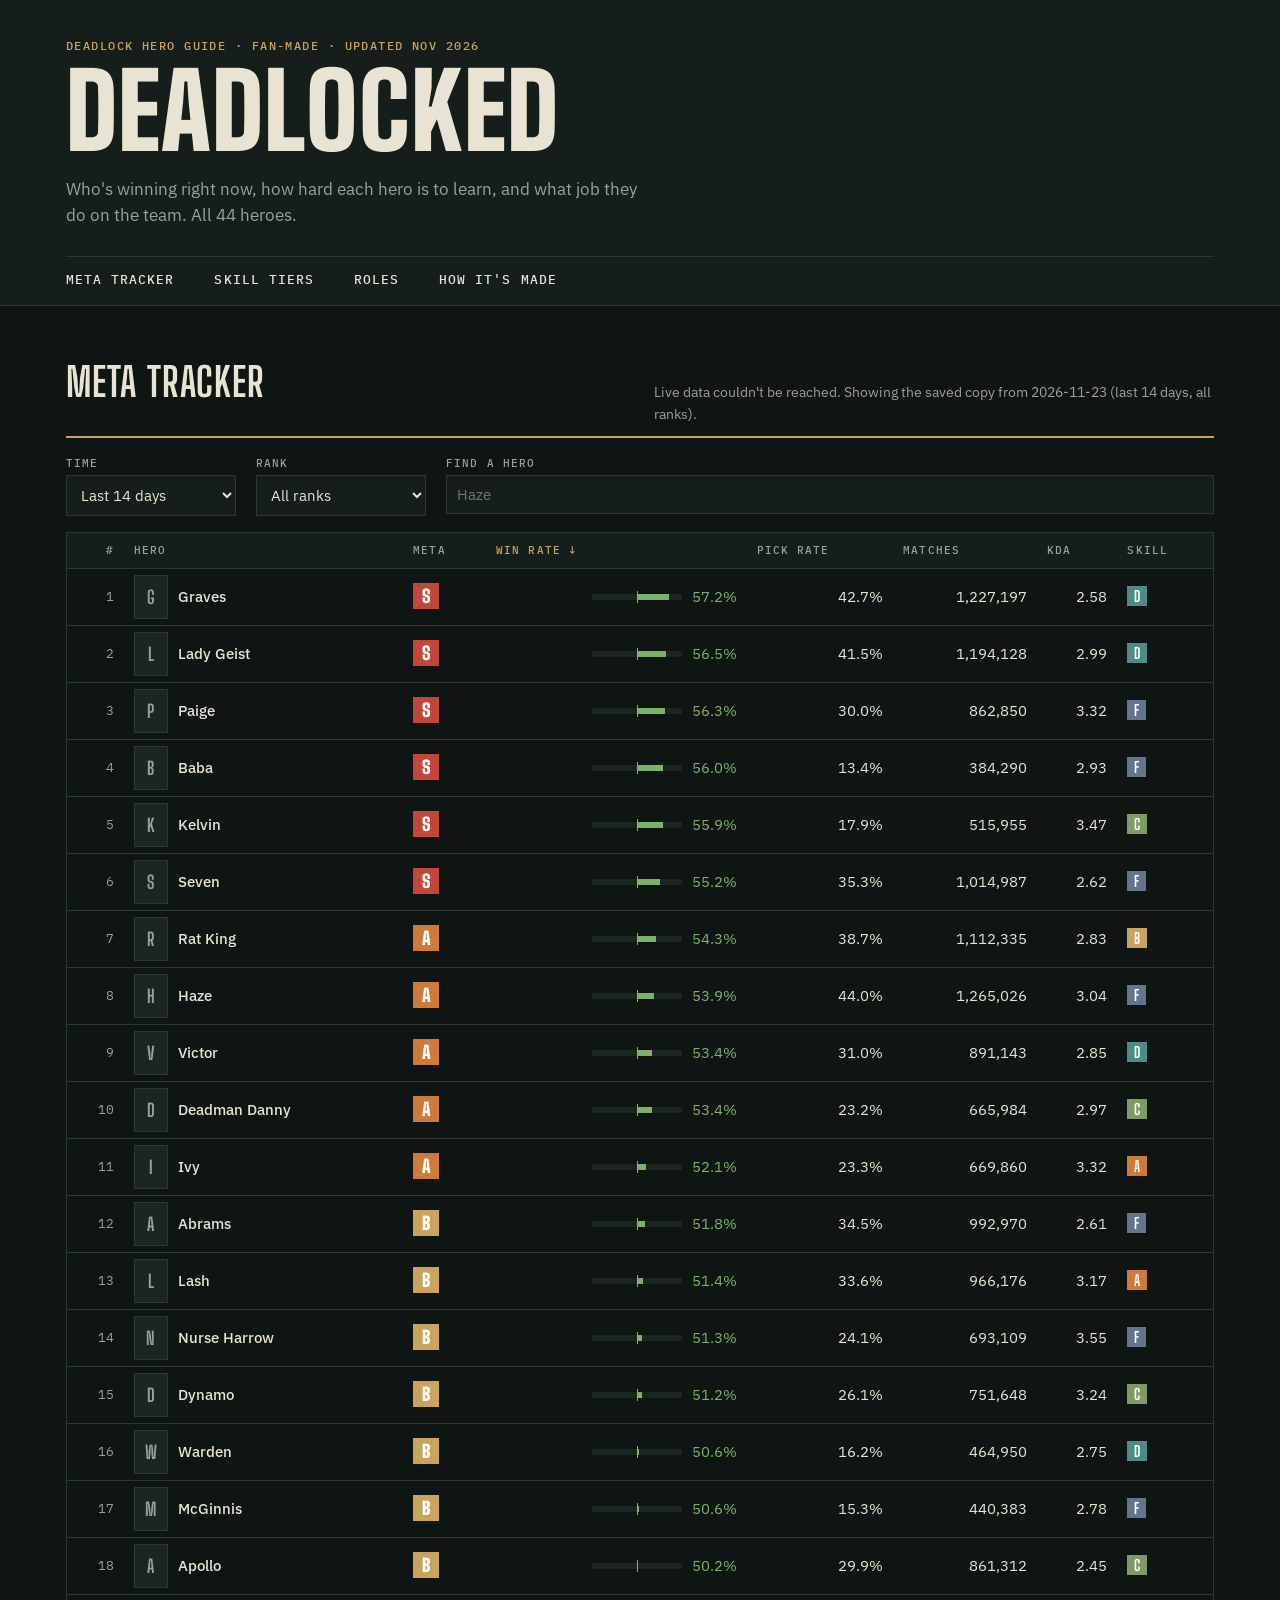
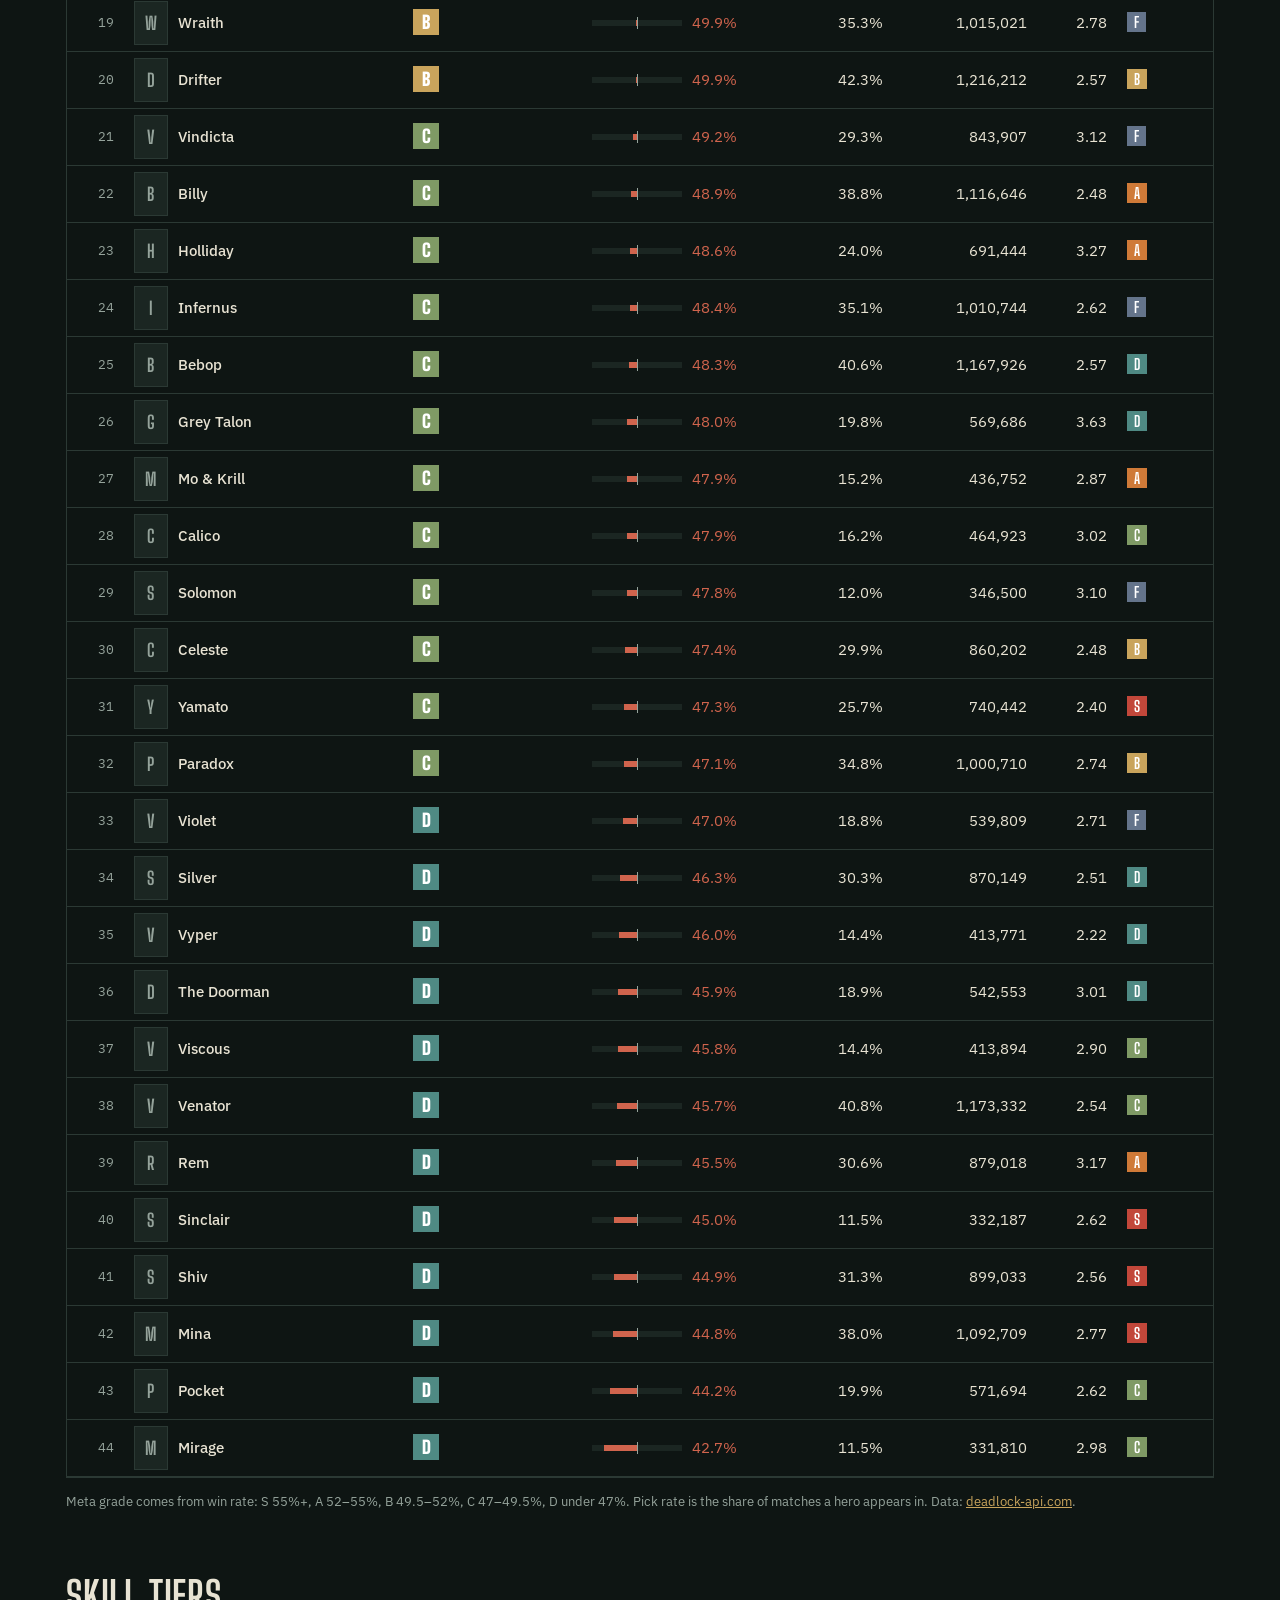
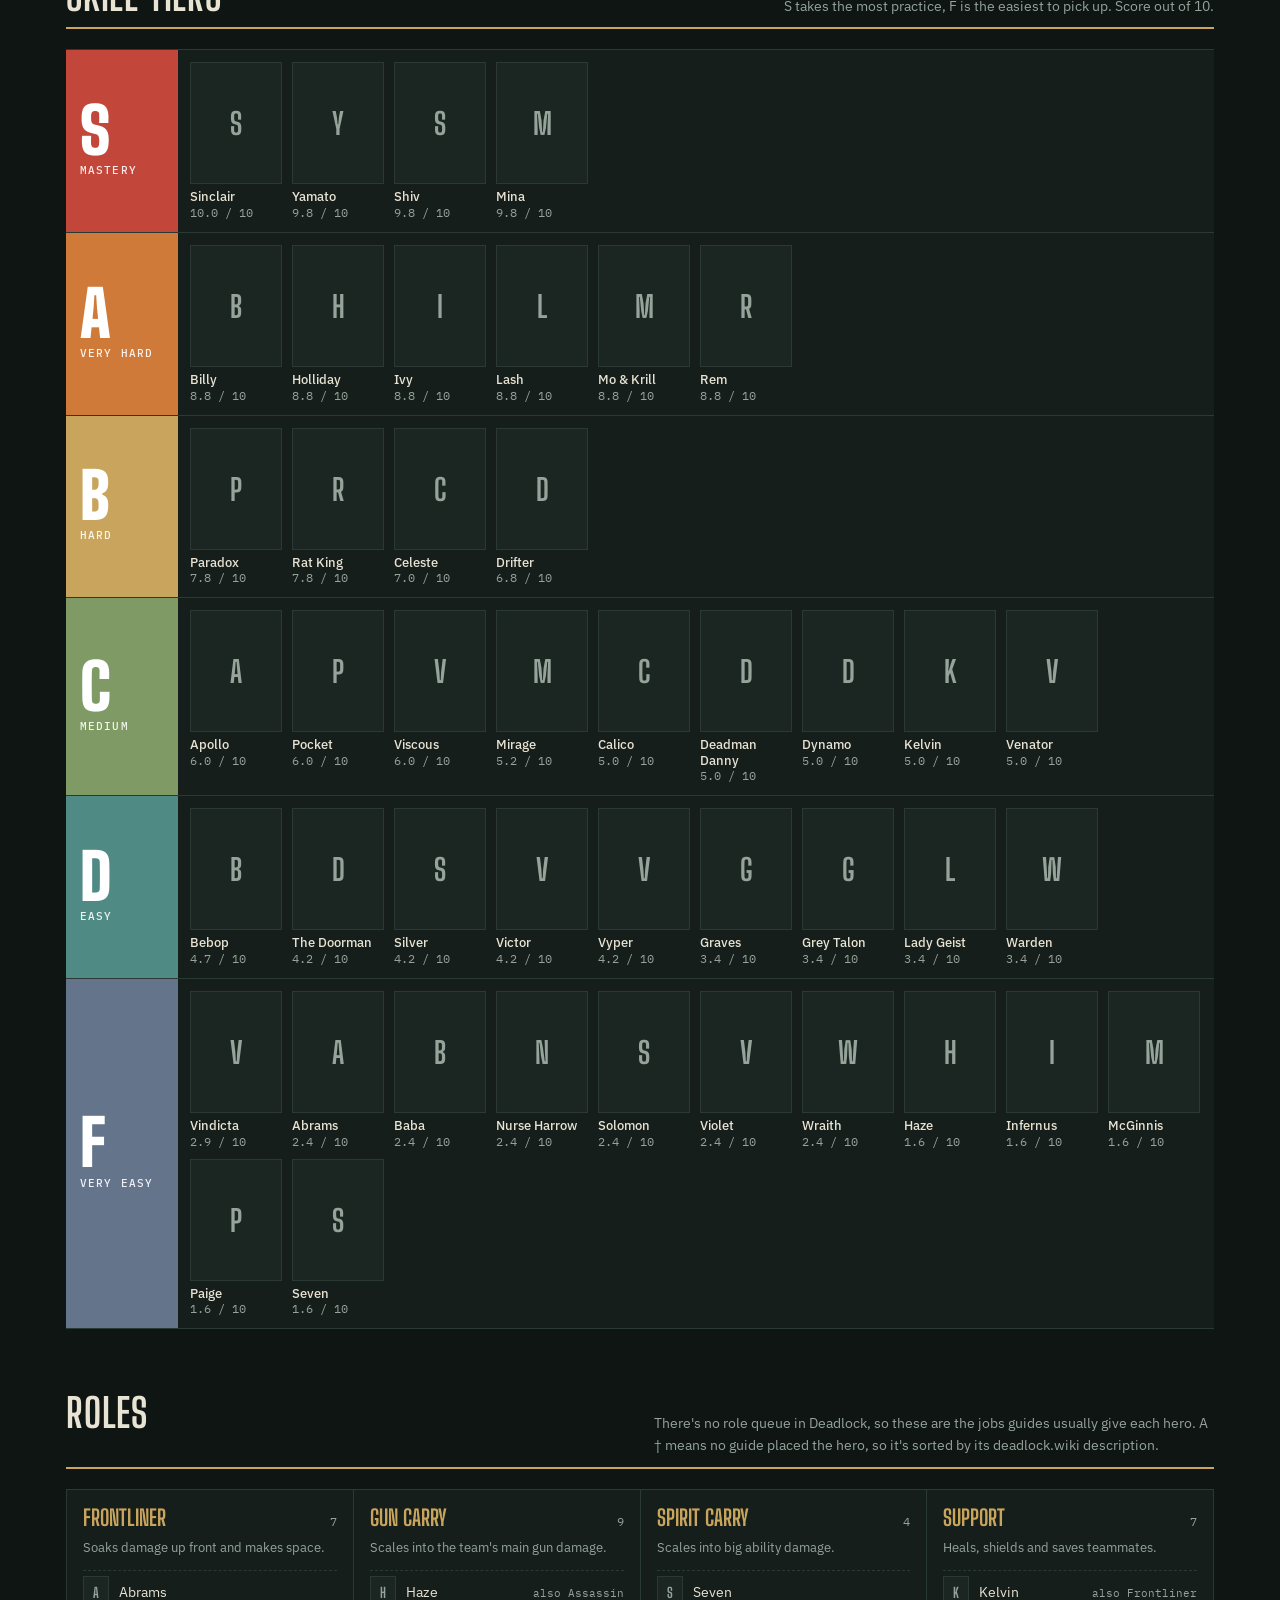
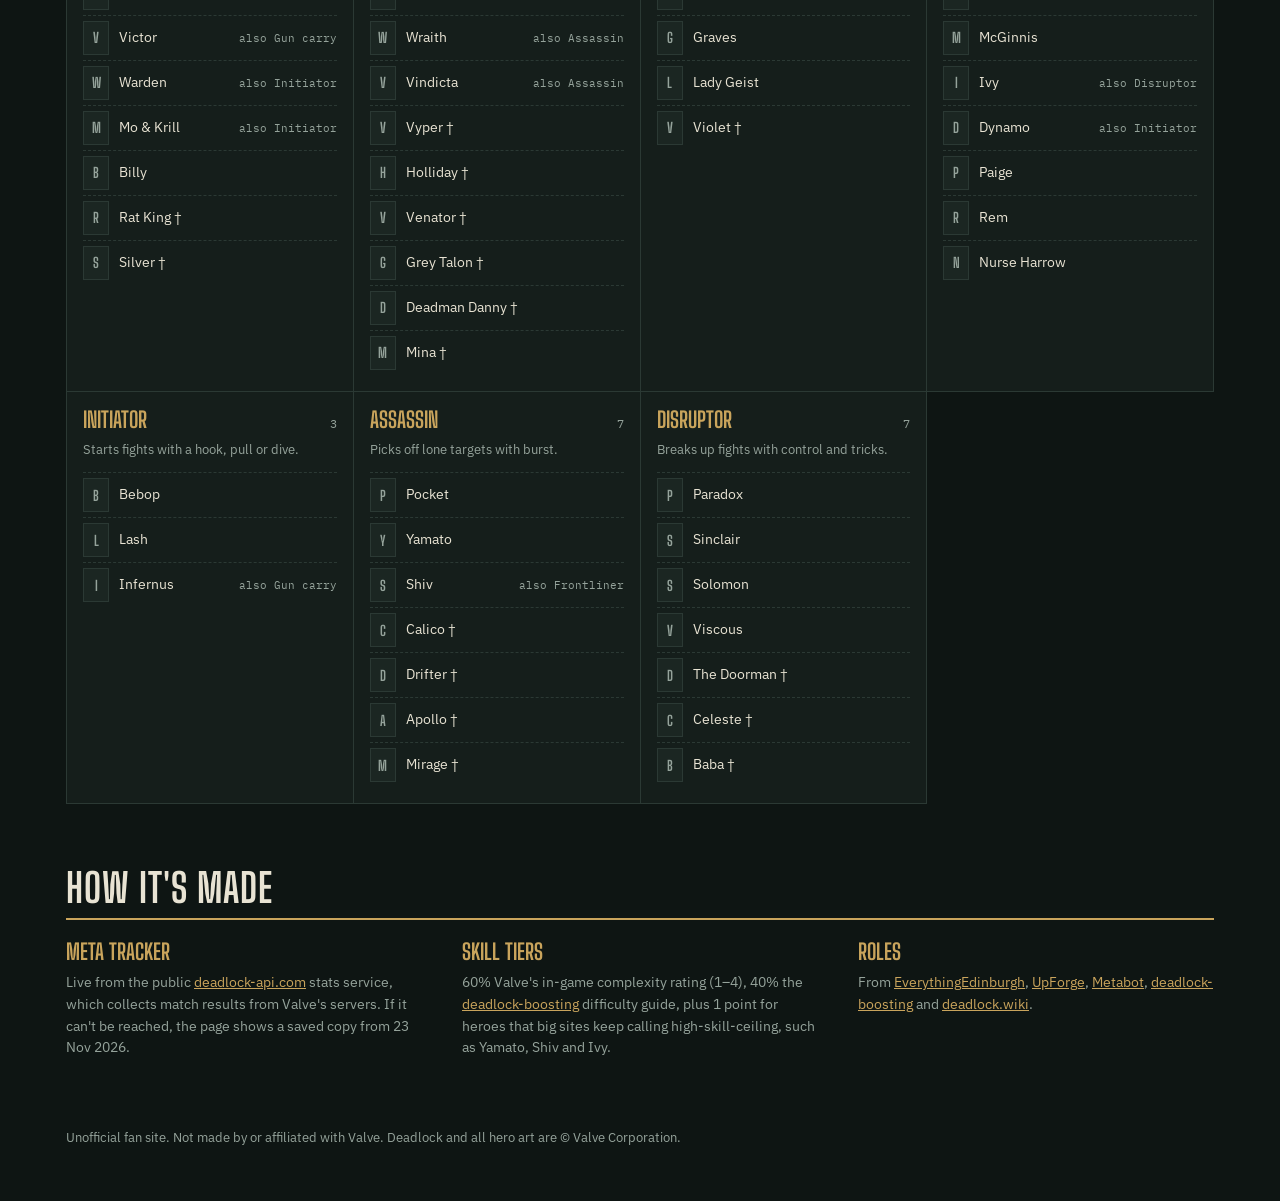
==== index.html @ 3223b53a "Add sitemap and canonical URL for search engines Co-Authored-By: Claude Opus 5.5 <noreply@anthropic." ====
<!doctype html>
<html lang="en">
<head>
<meta charset="utf-8">
<meta name="viewport" content="width=device-width, initial-scale=1, viewport-fit=cover">
<title>Deadlocked: Deadlock meta tracker, skill tiers and roles</title>
<meta name="description" content="Live Deadlock meta tracker with hero win rates and pick rates, plus a tier list of all 44 heroes ranked by how much skill they take, and every hero's team role.">
<meta property="og:title" content="Deadlocked">
<meta property="og:description" content="Live win and pick rates, a skill tier list for all 44 heroes, and every hero's team role.">
<meta property="og:type" content="website">
<meta property="og:url" content="https://danielgraykristoffersen.github.io/deadlocked/">
<link rel="canonical" href="https://danielgraykristoffersen.github.io/deadlocked/">
<link rel="preconnect" href="https://fonts.googleapis.com">
<link rel="preconnect" href="https://fonts.gstatic.com" crossorigin>
<link rel="stylesheet" href="https://fonts.googleapis.com/css2?family=Big+Shoulders+Display:wght@700;900&family=IBM+Plex+Sans:wght@400;500;600&family=IBM+Plex+Mono:wght@400;500&display=swap">
<link rel="stylesheet" href="style.css">
</head>
<body>
<header class="masthead">
  <div class="wrap">
    <p class="kicker">Deadlock hero guide · Fan-made · Updated <span id="stamp">Nov 2026</span></p>
    <h1>Deadlocked</h1>
    <p class="lede">Who's winning right now, how hard each hero is to learn, and what job they do on the team. All 44 heroes.</p>
    <nav class="tabs" aria-label="Sections">
      <a href="#meta">Meta tracker</a>
      <a href="#skill">Skill tiers</a>
      <a href="#roles">Roles</a>
      <a href="#method">How it's made</a>
    </nav>
  </div>
</header>

<main>
  <section id="meta" class="wrap block">
    <div class="block-head">
      <h2>Meta tracker</h2>
      <p class="note" id="meta-status">Loading live match data…</p>
    </div>
    <div class="controls">
      <label>Time
        <select id="f-days">
          <option value="7">Last 7 days</option>
          <option value="14" selected>Last 14 days</option>
          <option value="30">Last 30 days</option>
        </select>
      </label>
      <label>Rank
        <select id="f-rank">
          <option value="">All ranks</option>
          <option value="71">Archon and up</option>
          <option value="81">Oracle and up</option>
          <option value="101">Ascendant and up</option>
        </select>
      </label>
      <label class="grow">Find a hero
        <input id="f-search" type="search" placeholder="Haze" autocomplete="off">
      </label>
    </div>
    <div class="table-scroll">
      <table class="ledger" id="meta-table">
        <thead>
          <tr>
            <th class="num">#</th>
            <th><button data-sort="name">Hero</button></th>
            <th><button data-sort="tier">Meta</button></th>
            <th class="num"><button data-sort="wr">Win rate</button></th>
            <th class="num"><button data-sort="pr">Pick rate</button></th>
            <th class="num"><button data-sort="matches">Matches</button></th>
            <th class="num"><button data-sort="kda">KDA</button></th>
            <th><button data-sort="skill">Skill</button></th>
          </tr>
        </thead>
        <tbody id="meta-body"></tbody>
      </table>
    </div>
    <p class="fine">Meta grade comes from win rate: S 55%+, A 52–55%, B 49.5–52%, C 47–49.5%, D under 47%. Pick rate is the share of matches a hero appears in. Data: <a href="https://deadlock-api.com">deadlock-api.com</a>.</p>
  </section>

  <section id="skill" class="wrap block">
    <div class="block-head">
      <h2>Skill tiers</h2>
      <p class="note">S takes the most practice, F is the easiest to pick up. Score out of 10.</p>
    </div>
    <div id="tiers"></div>
  </section>

  <section id="roles" class="wrap block">
    <div class="block-head">
      <h2>Roles</h2>
      <p class="note">There's no role queue in Deadlock, so these are the jobs guides usually give each hero. A † means no guide placed the hero, so it's sorted by its deadlock.wiki description.</p>
    </div>
    <div id="role-grid" class="role-grid"></div>
  </section>

  <section id="method" class="wrap block method">
    <h2>How it's made</h2>
    <div class="cols">
      <div>
        <h3>Meta tracker</h3>
        <p>Live from the public <a href="https://deadlock-api.com">deadlock-api.com</a> stats service, which collects match results from Valve's servers. If it can't be reached, the page shows a saved copy from 23 Nov 2026.</p>
      </div>
      <div>
        <h3>Skill tiers</h3>
        <p>60% Valve's in-game complexity rating (1–4), 40% the <a href="https://deadlock-boosting.com/blog/deadlock-characters">deadlock-boosting</a> difficulty guide, plus 1 point for heroes that big sites keep calling high-skill-ceiling, such as Yamato, Shiv and Ivy.</p>
      </div>
      <div>
        <h3>Roles</h3>
        <p>From <a href="https://everythingedinburgh.com/games/gaming/deadlock-roles/">EverythingEdinburgh</a>, <a href="https://upforge.gg/blog/deadlock-hero-roles-team-compositions">UpForge</a>, <a href="https://metabot.gg/en/deadlock/guides/deadlock-roles-and-positions-explained">Metabot</a>, <a href="https://deadlock-boosting.com/blog/deadlock-characters">deadlock-boosting</a> and <a href="https://deadlock.wiki/Heroes">deadlock.wiki</a>.</p>
      </div>
    </div>
  </section>
</main>

<footer class="wrap foot">
  <p>Unofficial fan site. Not made by or affiliated with Valve. Deadlock and all hero art are © Valve Corporation.</p>
</footer>

<script src="snapshot.js"></script>
<script src="app.js"></script>
</body>
</html>
---- style.css ----
/* Layout: a ruled ledger. Left-aligned masthead, full-width tier bands, square edges, brass rules. */
:root {
  color-scheme: dark;
  --ink: #0e1513;
  --panel: #151e1b;
  --panel-2: #1b2622;
  --rule: #2b3934;
  --brass: #c9a45c;
  --text: #e8e3d3;
  --muted: #95a39b;
  --good: #7fb069;
  --bad: #d0644d;
  --t-s: #c2473a; --t-a: #cf7a38; --t-b: #c9a45c; --t-c: #7f9a65; --t-d: #4f8a84; --t-f: #64748b;
  --display: "Big Shoulders Display", "Arial Narrow", Impact, sans-serif;
  --body: "IBM Plex Sans", "Segoe UI", system-ui, sans-serif;
  --mono: "IBM Plex Mono", Consolas, monospace;
}
* { box-sizing: border-box; }
html { scroll-behavior: smooth; }
@media (prefers-reduced-motion: reduce) { html { scroll-behavior: auto; } }
body { margin: 0; background: var(--ink); color: var(--text); font: 16px/1.55 var(--body); }
a { color: var(--brass); }
a:focus-visible, button:focus-visible, select:focus-visible, input:focus-visible { outline: 2px solid var(--brass); outline-offset: 2px; }
.wrap { max-width: 1180px; margin: 0 auto; padding-left: max(16px, env(safe-area-inset-left, 0px)); padding-right: max(16px, env(safe-area-inset-right, 0px)); }

.masthead { border-bottom: 1px solid var(--rule); padding-block: 40px 0; background: var(--panel); }
.kicker { font: 500 12px/1 var(--mono); letter-spacing: .12em; text-transform: uppercase; color: var(--brass); margin: 0 0 14px; }
h1 { font: 900 clamp(48px, 9vw, 104px)/.88 var(--display); text-transform: uppercase; letter-spacing: .01em; margin: 0; }
.lede { max-width: 58ch; color: var(--muted); font-size: 17px; margin: 18px 0 28px; }
.tabs { display: flex; flex-wrap: wrap; gap: 0; border-top: 1px solid var(--rule); }
.tabs a { color: var(--text); text-decoration: none; font: 500 13px/1 var(--mono); text-transform: uppercase; letter-spacing: .08em; padding: 16px 20px 16px 0; margin-right: 20px; border-bottom: 3px solid transparent; }
.tabs a:hover { border-bottom-color: var(--brass); }

.block { padding-block: 56px 8px; }
.block-head { display: flex; flex-wrap: wrap; align-items: baseline; justify-content: space-between; gap: 8px 24px; border-bottom: 2px solid var(--brass); padding-bottom: 10px; margin-bottom: 20px; }
h2 { font: 700 40px/1 var(--display); text-transform: uppercase; margin: 0; letter-spacing: .02em; }
h3 { font: 700 22px/1.1 var(--display); text-transform: uppercase; margin: 0 0 8px; color: var(--brass); }
.note { color: var(--muted); margin: 0; font-size: 14px; max-width: 70ch; }
.fine { color: var(--muted); font-size: 13px; margin: 14px 0 0; }

.controls { display: flex; flex-wrap: wrap; gap: 12px 20px; margin-bottom: 16px; }
.controls label { display: flex; flex-direction: column; gap: 6px; font: 500 11px/1 var(--mono); text-transform: uppercase; letter-spacing: .1em; color: var(--muted); }
.controls .grow { flex: 1 1 200px; }
select, input[type=search] { font: 15px var(--body); color: var(--text); background: var(--panel); border: 1px solid var(--rule); padding: 9px 10px; min-width: 170px; border-radius: 0; }
input[type=search] { width: 100%; }

.table-scroll { overflow-x: auto; border: 1px solid var(--rule); }
.ledger { width: 100%; border-collapse: collapse; font-variant-numeric: tabular-nums; min-width: 720px; }
.ledger th { text-align: left; font: 500 11px/1 var(--mono); text-transform: uppercase; letter-spacing: .1em; color: var(--muted); background: var(--panel); border-bottom: 1px solid var(--rule); padding: 0; }
.ledger th button { all: unset; cursor: pointer; display: block; padding: 12px 10px; }
.ledger th button[aria-sort] { color: var(--brass); }
.ledger th button[aria-sort="descending"]::after { content: " ↓"; }
.ledger th button[aria-sort="ascending"]::after { content: " ↑"; }
.ledger th.num, .ledger td.num { text-align: right; }
.ledger th.num:first-child { padding: 12px 10px; }
.ledger td { padding: 6px 10px; border-bottom: 1px solid var(--rule); font-size: 15px; }
.ledger tbody tr:hover { background: var(--panel-2); }
.ledger .rank { color: var(--muted); font-family: var(--mono); font-size: 13px; }
.who { display: flex; align-items: center; gap: 10px; font-weight: 500; white-space: nowrap; }
.who img, .who .ph { width: 34px; height: 44px; object-fit: cover; object-position: top; background: var(--panel-2); border: 1px solid var(--rule); flex-shrink: 0; }
.who .ph { display: inline-flex; align-items: center; justify-content: center; font: 700 18px var(--display); color: var(--muted); }
.grade { display: inline-block; width: 26px; text-align: center; font: 900 18px/26px var(--display); color: #fff; }
.wr { display: flex; align-items: center; justify-content: flex-end; gap: 10px; }
.bar { width: 90px; height: 6px; background: var(--panel-2); position: relative; }
.bar i { position: absolute; top: 0; bottom: 0; left: 50%; }
.bar::after { content: ""; position: absolute; left: 50%; top: -3px; bottom: -3px; width: 1px; background: var(--muted); }
.up { color: var(--good); } .down { color: var(--bad); }
.skill-chip { font: 700 15px var(--display); padding: 1px 7px; color: #fff; }

.tier { display: grid; grid-template-columns: 112px minmax(0, 1fr); border-bottom: 1px solid var(--rule); }
.tier:first-child { border-top: 1px solid var(--rule); }
.tier-label { display: flex; flex-direction: column; justify-content: center; padding: 14px; color: #fff; }
.tier-label b { font: 900 64px/.8 var(--display); }
.tier-label span { font: 500 11px/1.2 var(--mono); text-transform: uppercase; letter-spacing: .1em; margin-top: 8px; opacity: .9; }
.cards { display: flex; flex-wrap: wrap; gap: 10px; padding: 12px; background: var(--panel); }
.card { width: 92px; }
.card .pic { width: 92px; height: 122px; background: var(--panel-2); border: 1px solid var(--rule); overflow: hidden; display: flex; align-items: center; justify-content: center; font: 700 30px var(--display); color: var(--muted); }
.card .pic img { width: 100%; height: 100%; object-fit: cover; object-position: top; display: block; }
.card .nm { font-size: 13px; font-weight: 500; margin-top: 5px; line-height: 1.2; }
.card .sub { font: 400 12px var(--mono); color: var(--muted); }

.role-grid { display: grid; grid-template-columns: repeat(auto-fill, minmax(260px, 1fr)); gap: 0; border-top: 1px solid var(--rule); border-left: 1px solid var(--rule); }
.role { border-right: 1px solid var(--rule); border-bottom: 1px solid var(--rule); padding: 16px; background: var(--panel); }
.role h3 { display: flex; justify-content: space-between; align-items: baseline; }
.role h3 small { font: 400 12px var(--mono); color: var(--muted); }
.role p { color: var(--muted); font-size: 13px; margin: 0 0 12px; }
.role ul { list-style: none; margin: 0; padding: 0; }
.role li { display: flex; align-items: center; gap: 10px; padding: 5px 0; border-top: 1px dashed var(--rule); font-size: 14px; }
.role li img, .role li .ph { width: 26px; height: 34px; object-fit: cover; object-position: top; border: 1px solid var(--rule); background: var(--panel-2); }
.role li .ph { display: inline-flex; align-items: center; justify-content: center; font: 700 14px var(--display); color: var(--muted); }
.role li .also { margin-left: auto; font: 400 11px var(--mono); color: var(--muted); }

.method .cols { display: grid; grid-template-columns: repeat(auto-fit, minmax(240px, 1fr)); gap: 24px 40px; border-top: 2px solid var(--brass); padding-top: 20px; margin-top: 10px; }
.method p { color: var(--muted); font-size: 14px; margin: 0; }
.foot { padding-block: 48px 40px; color: var(--muted); font-size: 13px; }

@media (max-width: 600px) {
  .tier { grid-template-columns: 64px minmax(0, 1fr); }
  .tier-label { padding: 10px 8px; }
  .tier-label b { font-size: 44px; }
  .card { width: 72px; } .card .pic { width: 72px; height: 96px; }
  h2 { font-size: 32px; }
}
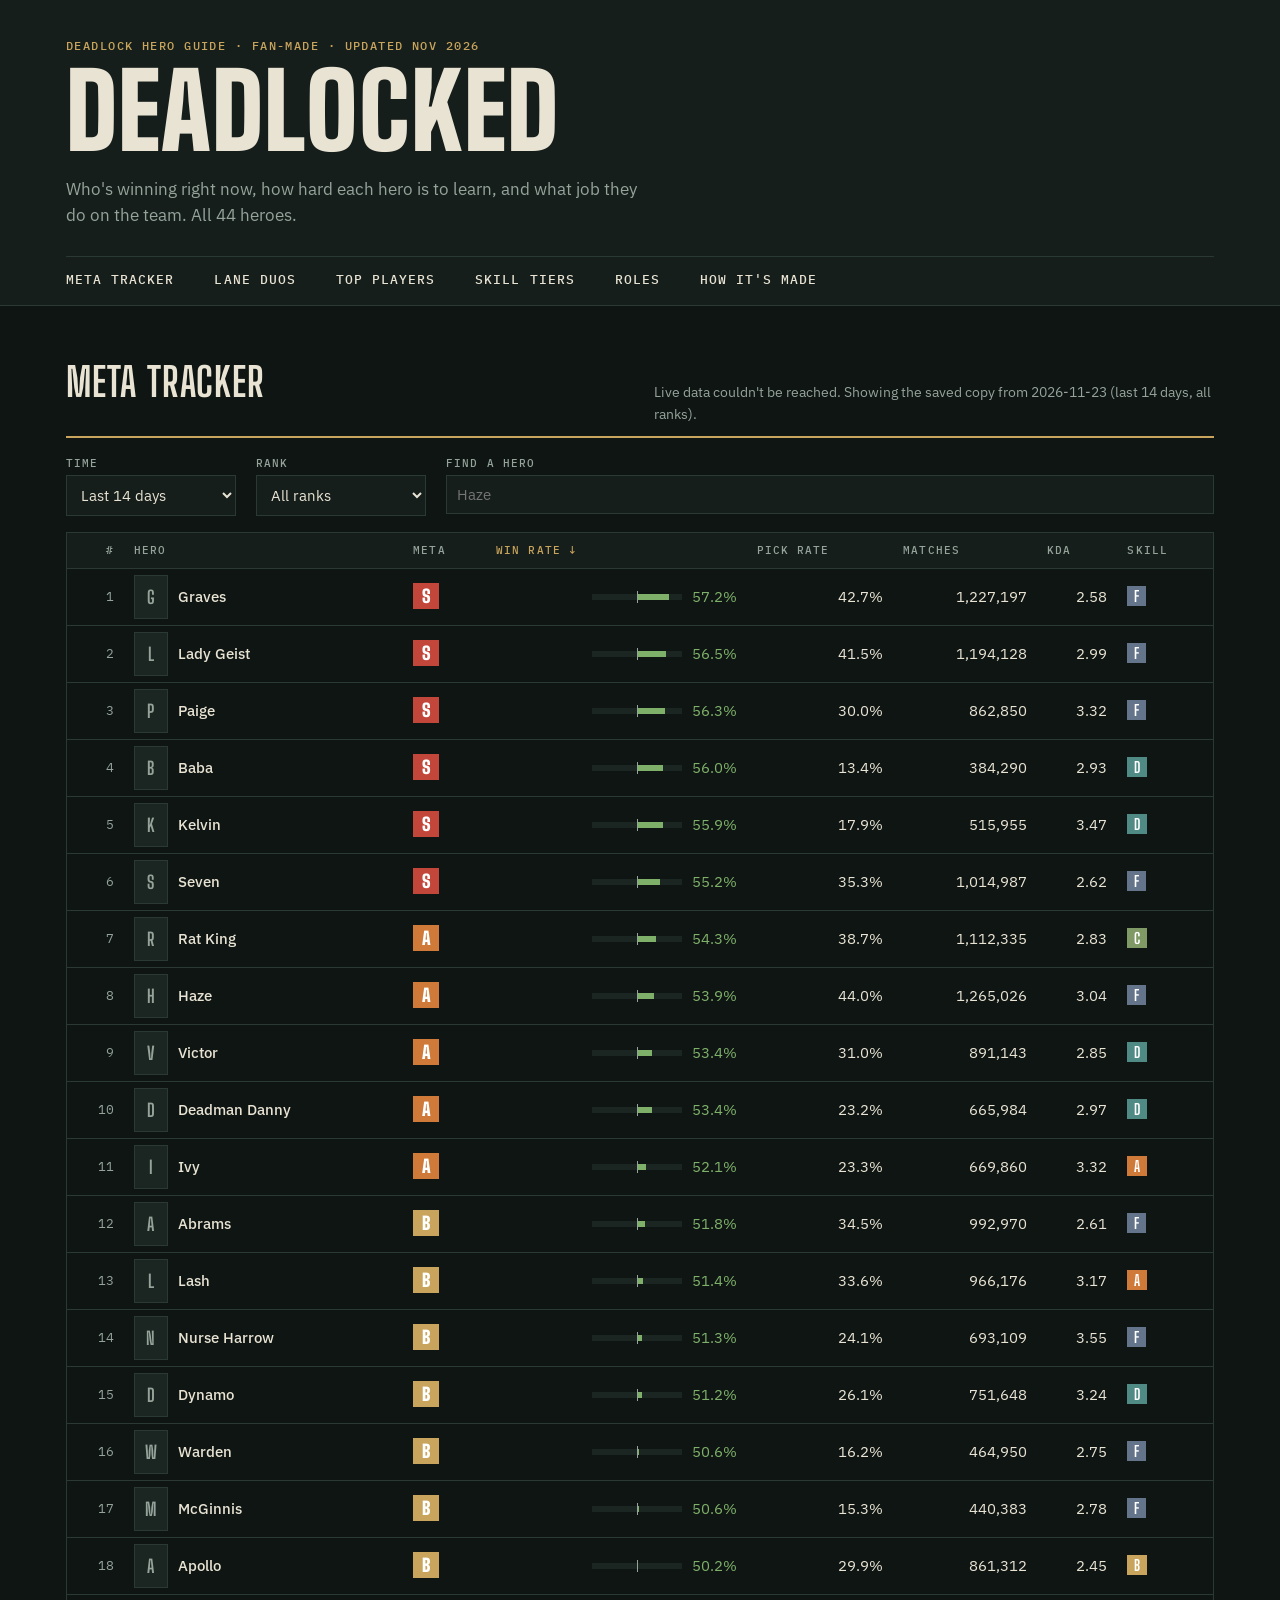
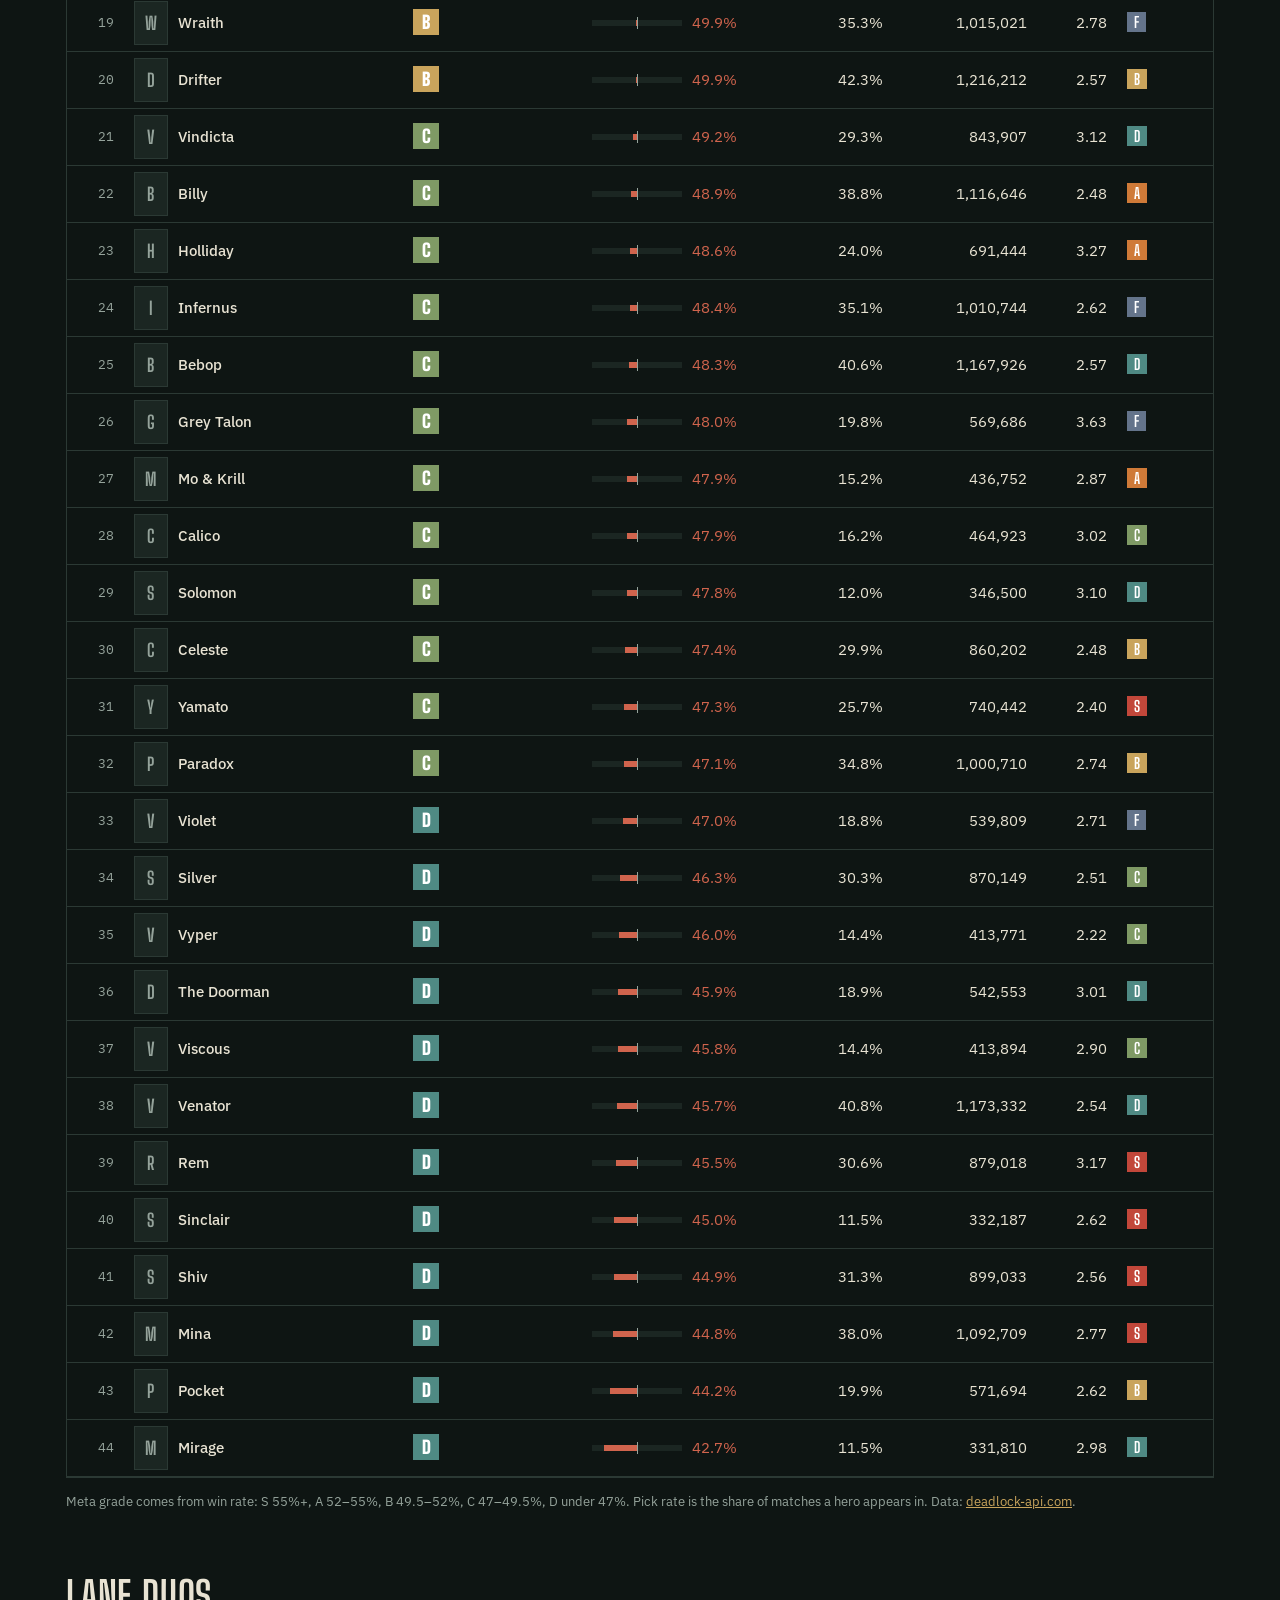
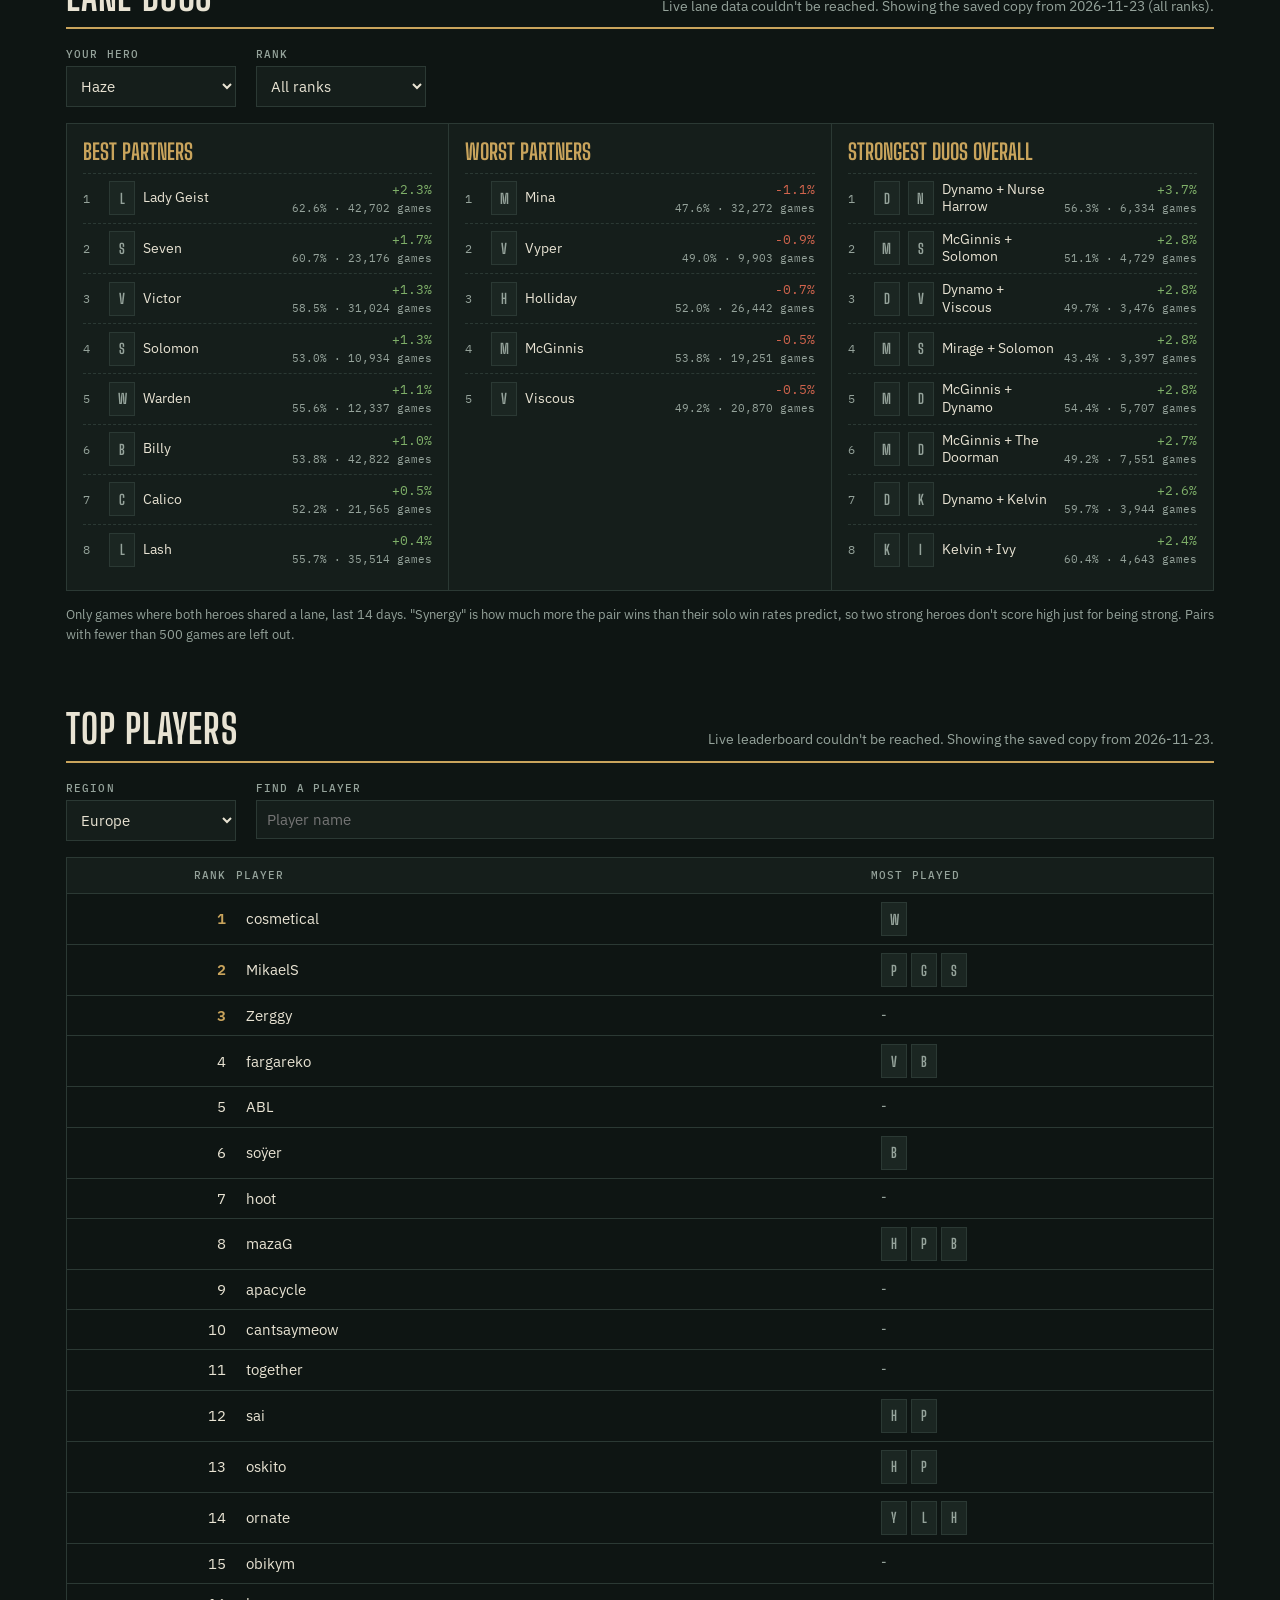
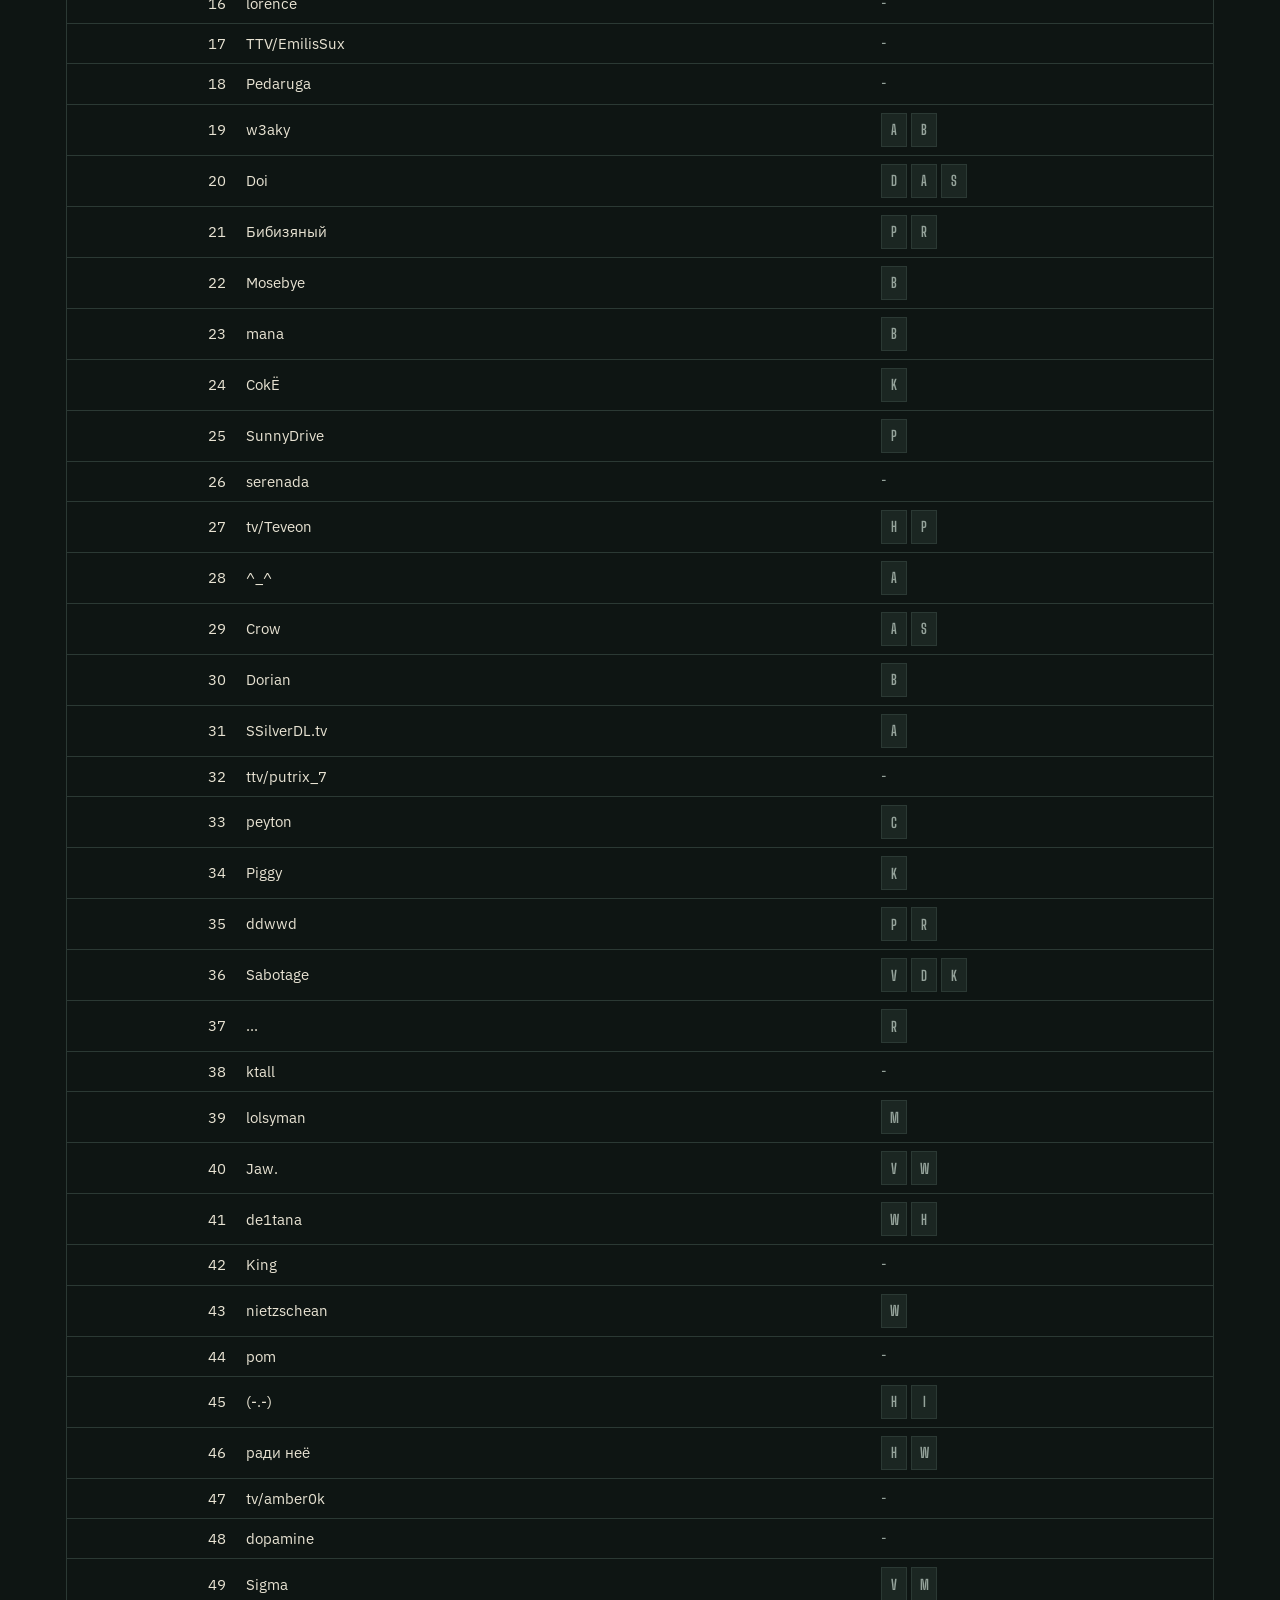
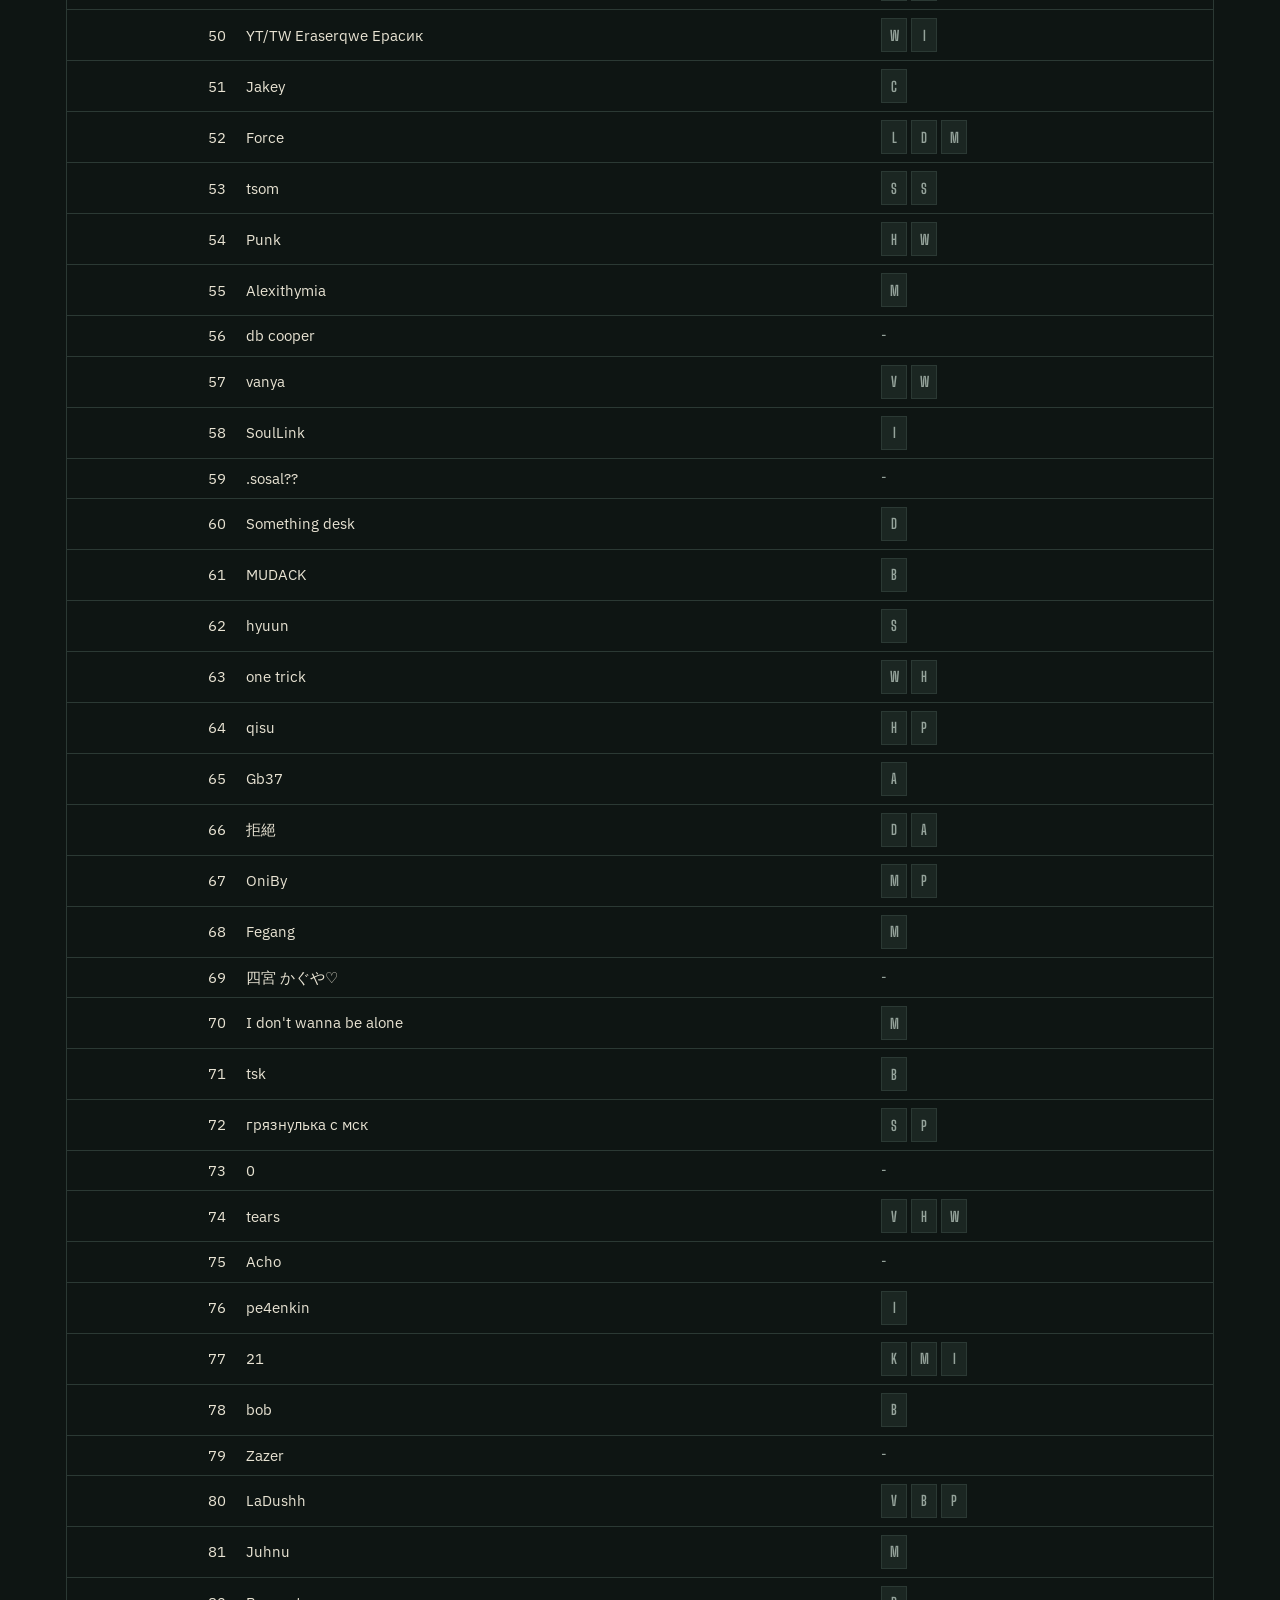
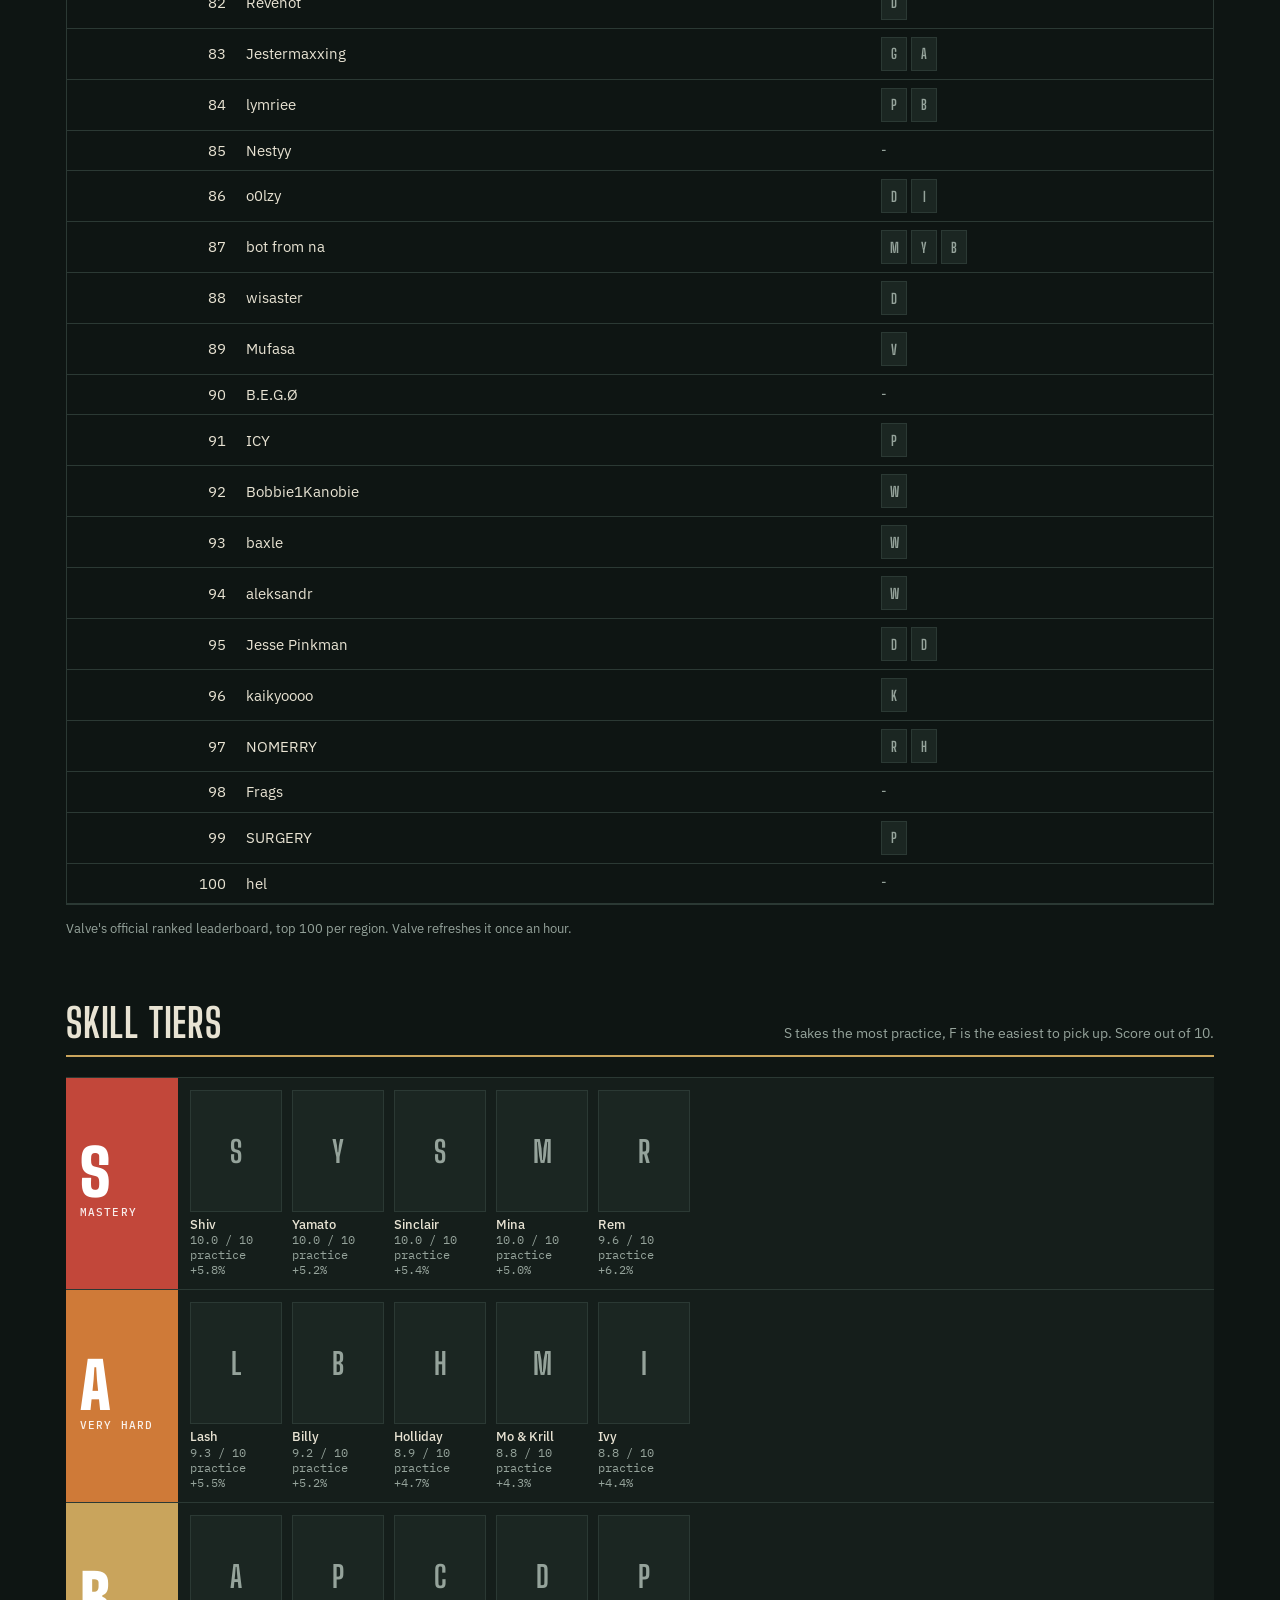
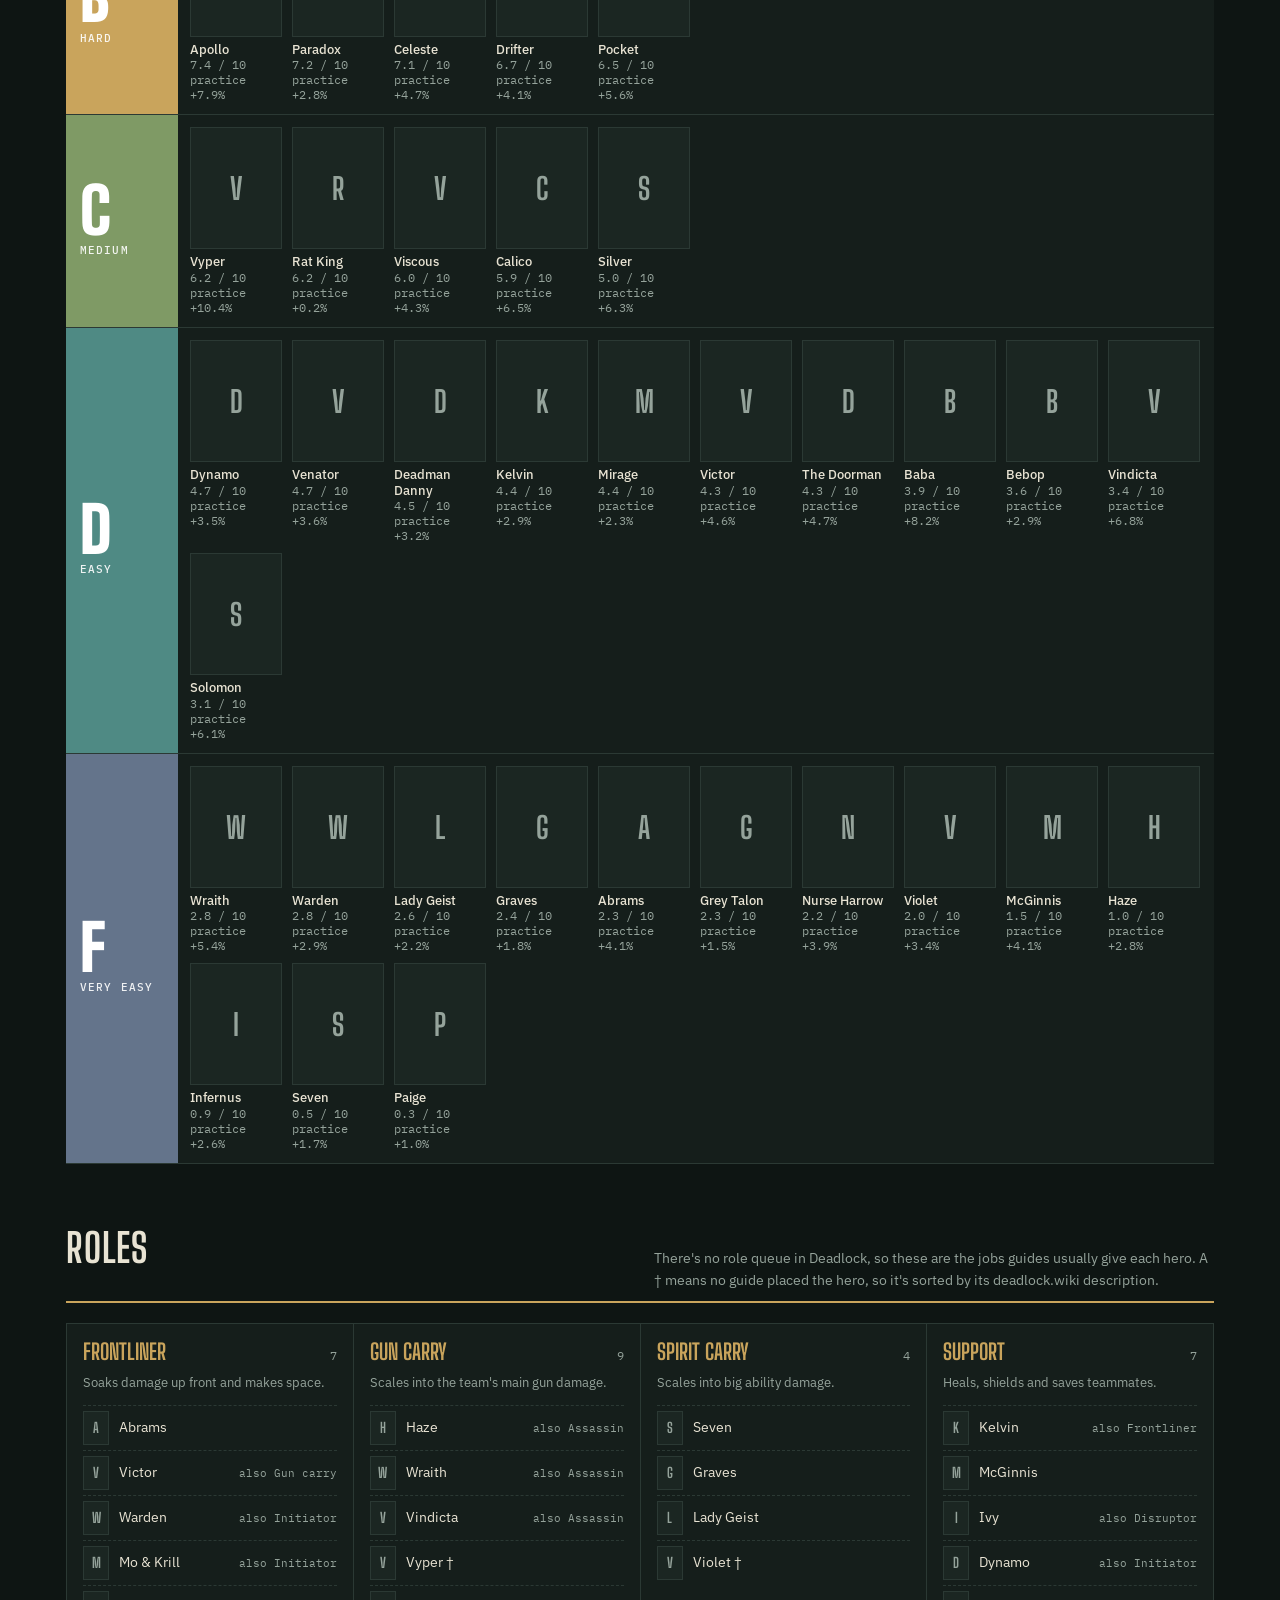
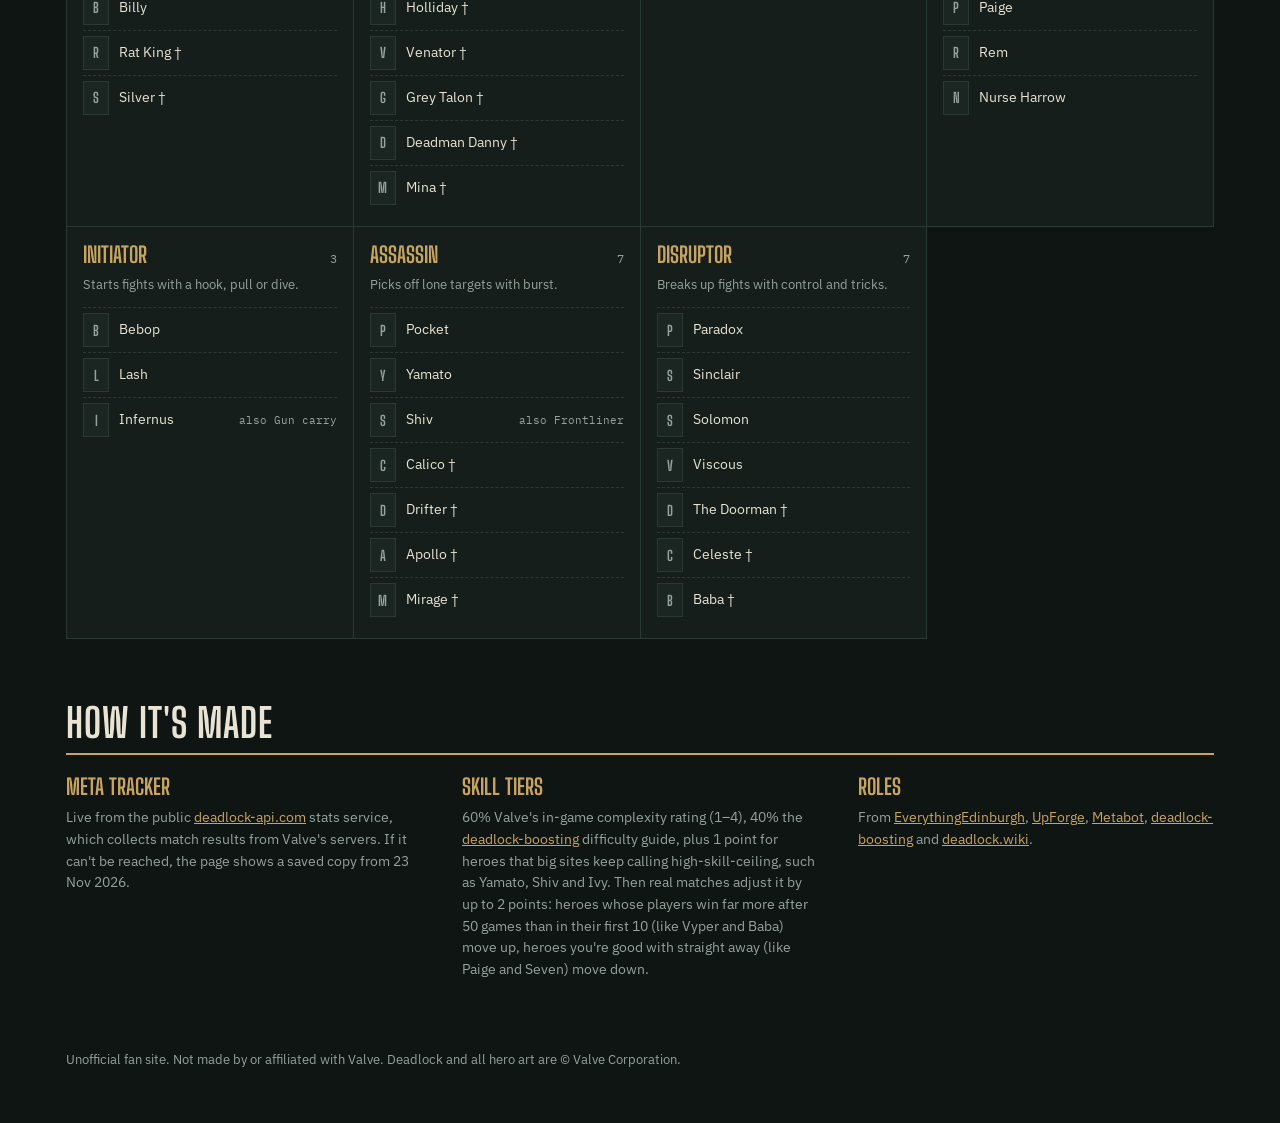
==== commit 477a573c: "Add lane duos and top players, refine skill tiers with learning-curve data Co-Authored-By: Claude Op" ====
--- a/index.html
+++ b/index.html
@@ -8,8 +8,8 @@
 <meta property="og:title" content="Deadlocked">
 <meta property="og:description" content="Live win and pick rates, a skill tier list for all 44 heroes, and every hero's team role.">
 <meta property="og:type" content="website">
-<meta property="og:url" content="https://danielgraykristoffersen.github.io/deadlocked/">
-<link rel="canonical" href="https://danielgraykristoffersen.github.io/deadlocked/">
+<meta property="og:url" content="https://deadlocked-official.github.io/deadlocked/">
+<link rel="canonical" href="https://deadlocked-official.github.io/deadlocked/">
 <link rel="preconnect" href="https://fonts.googleapis.com">
 <link rel="preconnect" href="https://fonts.gstatic.com" crossorigin>
 <link rel="stylesheet" href="https://fonts.googleapis.com/css2?family=Big+Shoulders+Display:wght@700;900&family=IBM+Plex+Sans:wght@400;500;600&family=IBM+Plex+Mono:wght@400;500&display=swap">
@@ -23,6 +23,8 @@
     <p class="lede">Who's winning right now, how hard each hero is to learn, and what job they do on the team. All 44 heroes.</p>
     <nav class="tabs" aria-label="Sections">
       <a href="#meta">Meta tracker</a>
+      <a href="#duos">Lane duos</a>
+      <a href="#players">Top players</a>
       <a href="#skill">Skill tiers</a>
       <a href="#roles">Roles</a>
       <a href="#method">How it's made</a>
@@ -76,6 +78,68 @@
     <p class="fine">Meta grade comes from win rate: S 55%+, A 52–55%, B 49.5–52%, C 47–49.5%, D under 47%. Pick rate is the share of matches a hero appears in. Data: <a href="https://deadlock-api.com">deadlock-api.com</a>.</p>
   </section>
 
+  <section id="duos" class="wrap block">
+    <div class="block-head">
+      <h2>Lane duos</h2>
+      <p class="note" id="duo-status">Loading lane data…</p>
+    </div>
+    <div class="controls">
+      <label>Your hero
+        <select id="d-hero"></select>
+      </label>
+      <label>Rank
+        <select id="d-rank">
+          <option value="">All ranks</option>
+          <option value="71">Archon and up</option>
+          <option value="81">Oracle and up</option>
+        </select>
+      </label>
+    </div>
+    <div class="duo-cols">
+      <div>
+        <h3>Best partners</h3>
+        <ol class="duo-list" id="duo-best"></ol>
+      </div>
+      <div>
+        <h3>Worst partners</h3>
+        <ol class="duo-list" id="duo-worst"></ol>
+      </div>
+      <div>
+        <h3>Strongest duos overall</h3>
+        <ol class="duo-list" id="duo-top"></ol>
+      </div>
+    </div>
+    <p class="fine">Only games where both heroes shared a lane, last 14 days. "Synergy" is how much more the pair wins than their solo win rates predict, so two strong heroes don't score high just for being strong. Pairs with fewer than 500 games are left out.</p>
+  </section>
+
+  <section id="players" class="wrap block">
+    <div class="block-head">
+      <h2>Top players</h2>
+      <p class="note" id="lb-status">Loading Valve's leaderboard…</p>
+    </div>
+    <div class="controls">
+      <label>Region
+        <select id="lb-region">
+          <option value="Europe">Europe</option>
+          <option value="NAmerica">North America</option>
+          <option value="SAmerica">South America</option>
+          <option value="Asia">Asia</option>
+          <option value="Oceania">Oceania</option>
+        </select>
+      </label>
+      <label class="grow">Find a player
+        <input id="lb-search" type="search" placeholder="Player name" autocomplete="off">
+      </label>
+    </div>
+    <div class="table-scroll">
+      <table class="ledger lb">
+        <thead><tr><th class="num">Rank</th><th>Player</th><th>Most played</th></tr></thead>
+        <tbody id="lb-body"></tbody>
+      </table>
+    </div>
+    <p class="fine">Valve's official ranked leaderboard, top 100 per region. Valve refreshes it once an hour.</p>
+  </section>
+
   <section id="skill" class="wrap block">
     <div class="block-head">
       <h2>Skill tiers</h2>
@@ -101,7 +165,7 @@
       </div>
       <div>
         <h3>Skill tiers</h3>
-        <p>60% Valve's in-game complexity rating (1–4), 40% the <a href="https://deadlock-boosting.com/blog/deadlock-characters">deadlock-boosting</a> difficulty guide, plus 1 point for heroes that big sites keep calling high-skill-ceiling, such as Yamato, Shiv and Ivy.</p>
+        <p>60% Valve's in-game complexity rating (1–4), 40% the <a href="https://deadlock-boosting.com/blog/deadlock-characters">deadlock-boosting</a> difficulty guide, plus 1 point for heroes that big sites keep calling high-skill-ceiling, such as Yamato, Shiv and Ivy. Then real matches adjust it by up to 2 points: heroes whose players win far more after 50 games than in their first 10 (like Vyper and Baba) move up, heroes you're good with straight away (like Paige and Seven) move down.</p>
       </div>
       <div>
         <h3>Roles</h3>
--- a/style.css
+++ b/style.css
@@ -67,6 +67,24 @@
 .up { color: var(--good); } .down { color: var(--bad); }
 .skill-chip { font: 700 15px var(--display); padding: 1px 7px; color: #fff; }
 
+.card .curve { font-size: 11px; color: var(--brass); }
+
+.duo-cols { display: grid; grid-template-columns: repeat(auto-fit, minmax(280px, 1fr)); gap: 0; border-top: 1px solid var(--rule); border-left: 1px solid var(--rule); }
+.duo-cols > div { border-right: 1px solid var(--rule); border-bottom: 1px solid var(--rule); padding: 16px; background: var(--panel); min-width: 0; }
+.duo-list { list-style: none; margin: 0; padding: 0; counter-reset: d; font-variant-numeric: tabular-nums; }
+.duo-list li { counter-increment: d; display: flex; align-items: center; gap: 8px; padding: 6px 0; border-top: 1px dashed var(--rule); font-size: 14px; }
+.duo-list li::before { content: counter(d); font: 400 12px var(--mono); color: var(--muted); width: 18px; flex-shrink: 0; }
+.duo-list img, .duo-list .ph { width: 26px; height: 34px; object-fit: cover; object-position: top; border: 1px solid var(--rule); background: var(--panel-2); flex-shrink: 0; }
+.duo-list .ph { display: inline-flex; align-items: center; justify-content: center; font: 700 14px var(--display); color: var(--muted); }
+.duo-list .nm { min-width: 0; line-height: 1.25; overflow-wrap: anywhere; }
+.duo-list .val { margin-left: auto; text-align: right; font-family: var(--mono); font-size: 13px; white-space: nowrap; }
+.duo-list .val small { display: block; color: var(--muted); font-size: 11px; }
+.lb td { padding: 8px 10px; }
+.lb .heroes-mini { display: flex; gap: 4px; }
+.lb .heroes-mini img, .lb .heroes-mini .ph { width: 26px; height: 34px; object-fit: cover; object-position: top; border: 1px solid var(--rule); background: var(--panel-2); }
+.lb .heroes-mini .ph { display: inline-flex; align-items: center; justify-content: center; font: 700 14px var(--display); color: var(--muted); }
+.lb .top3 td:first-child { color: var(--brass); font-weight: 600; }
+
 .tier { display: grid; grid-template-columns: 112px minmax(0, 1fr); border-bottom: 1px solid var(--rule); }
 .tier:first-child { border-top: 1px solid var(--rule); }
 .tier-label { display: flex; flex-direction: column; justify-content: center; padding: 14px; color: #fff; }
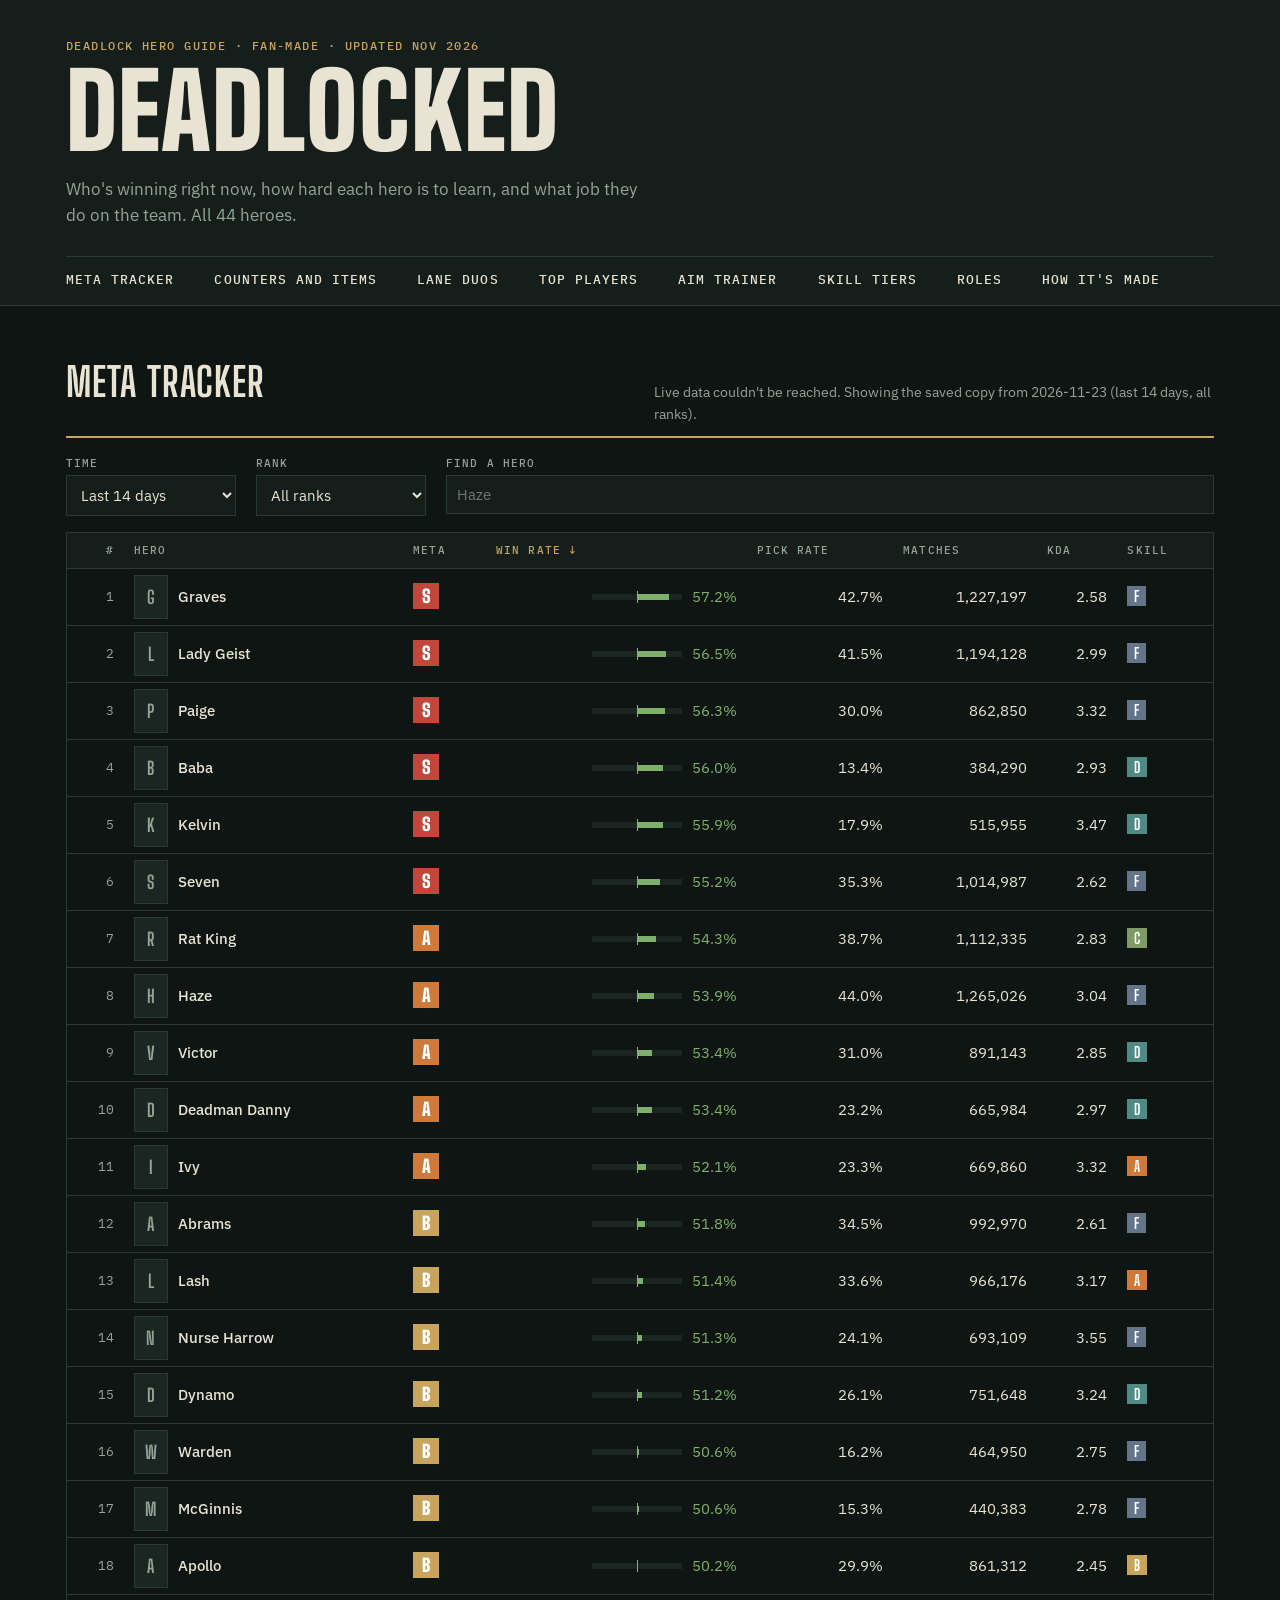
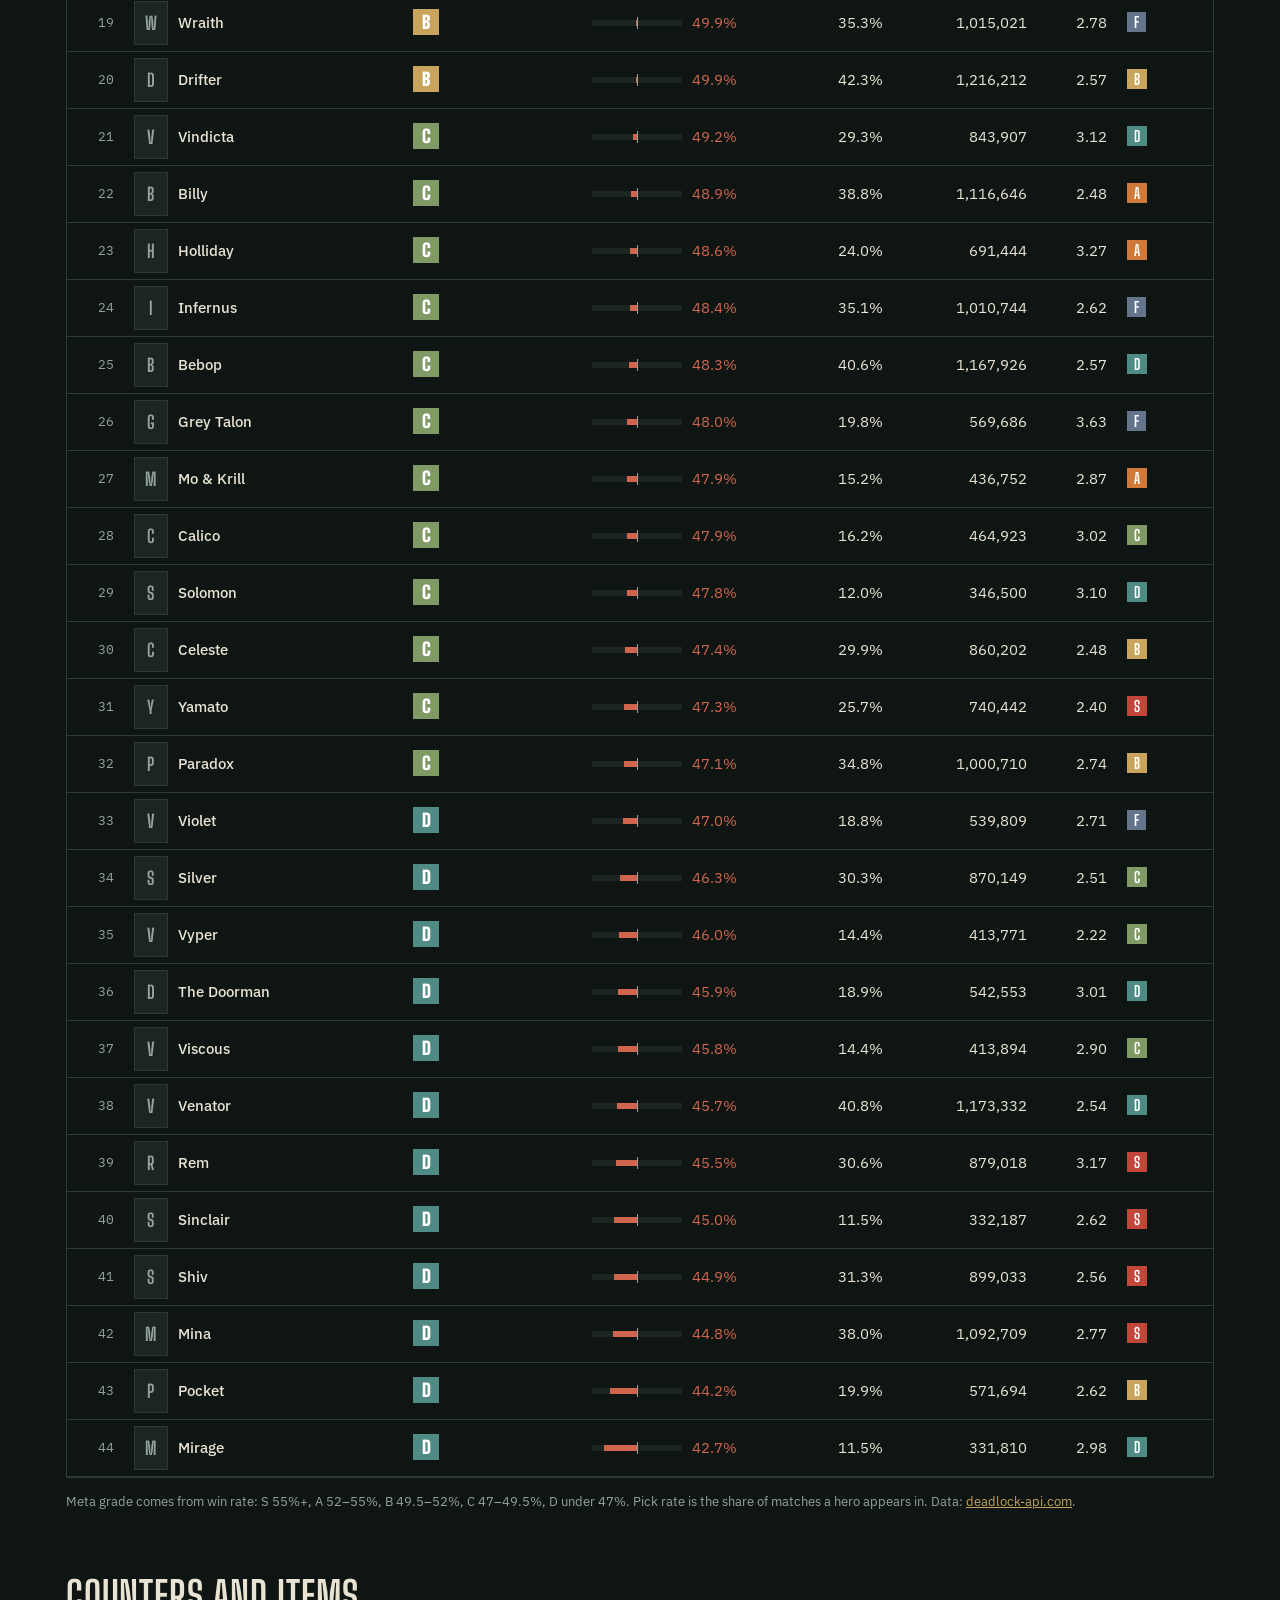
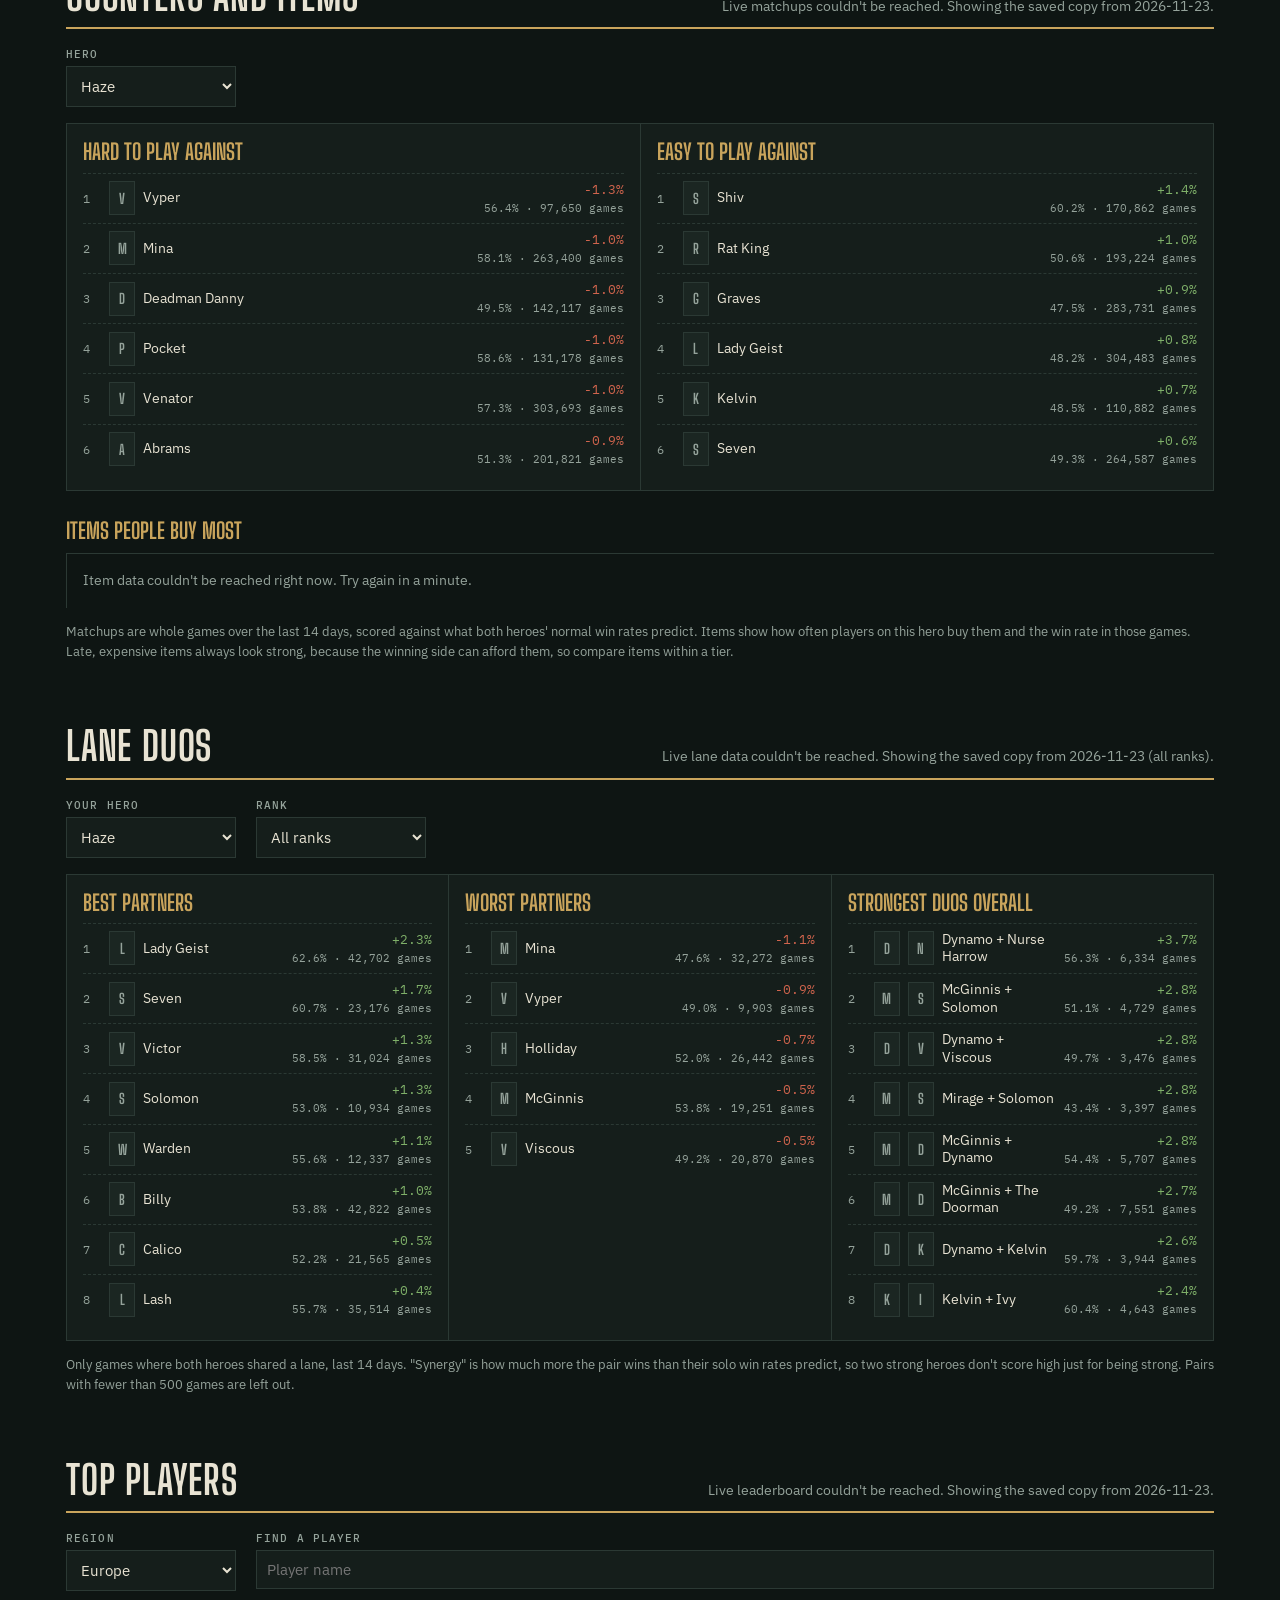
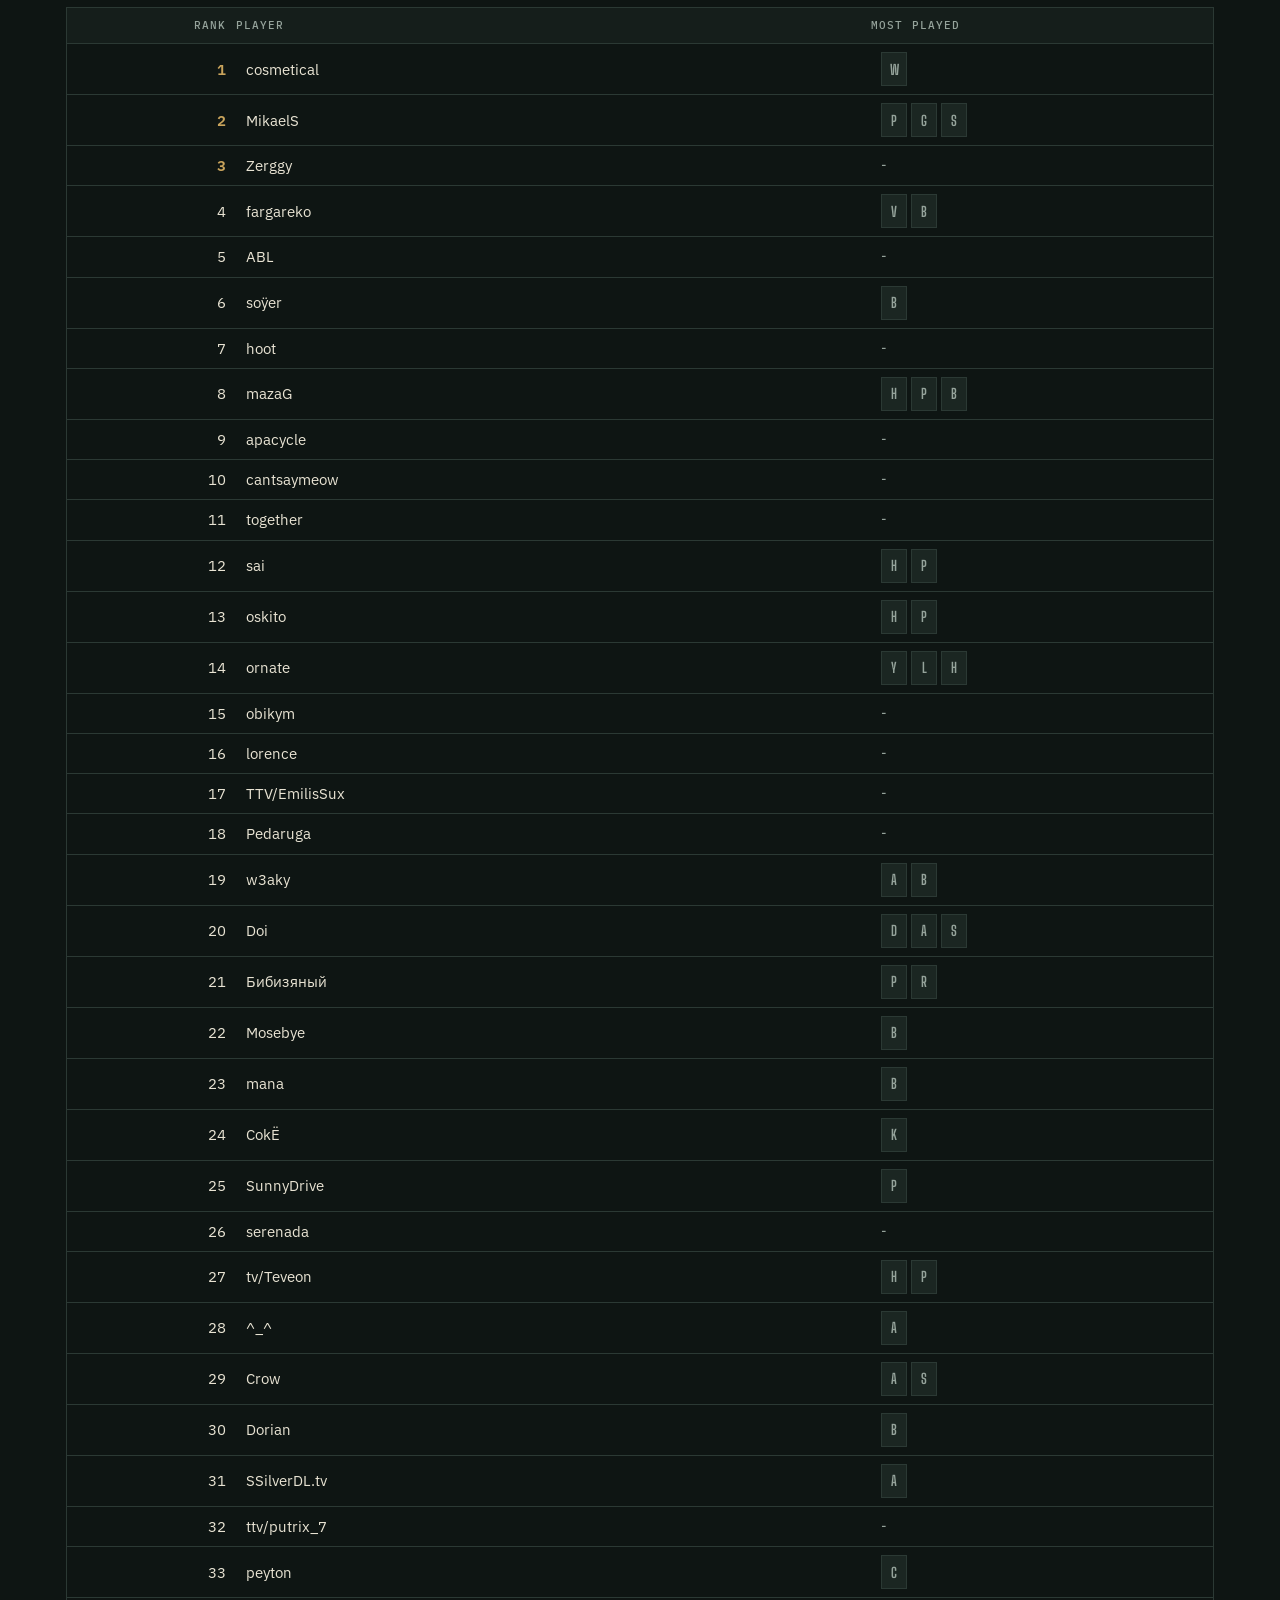
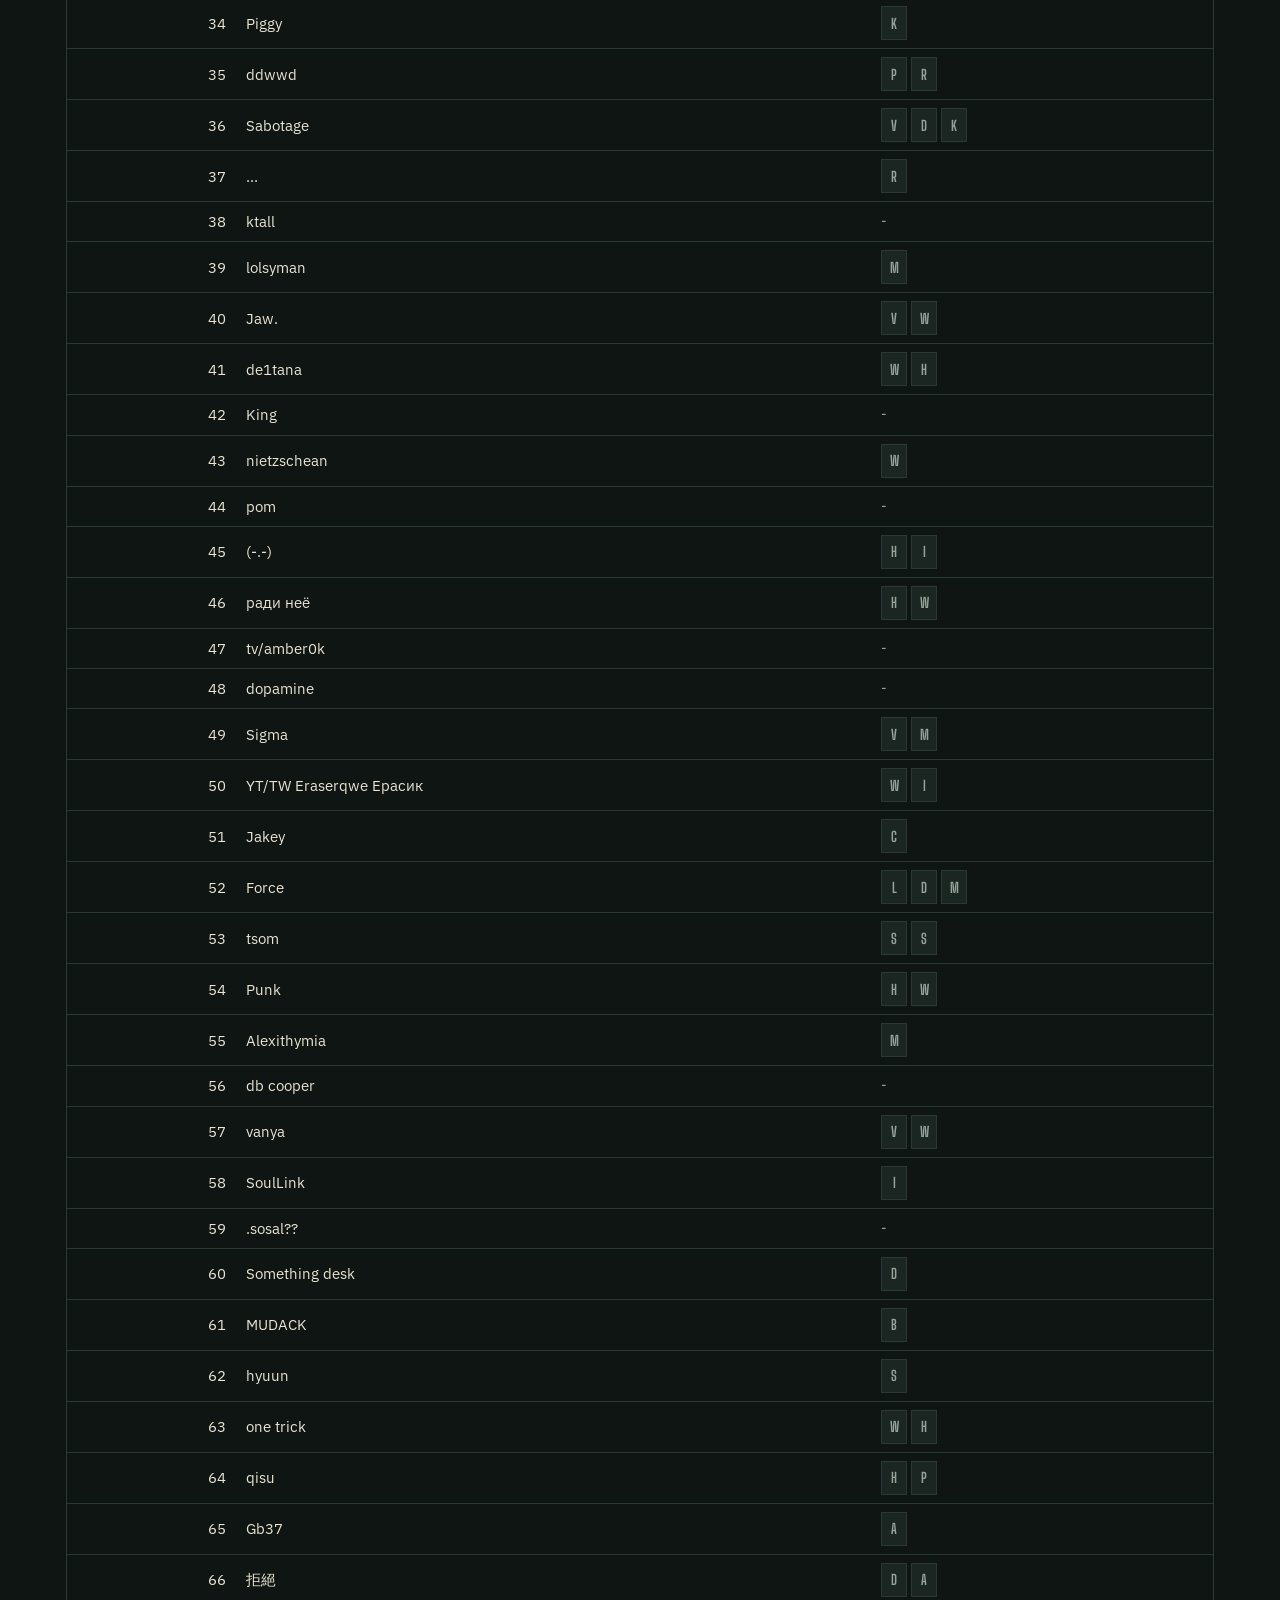
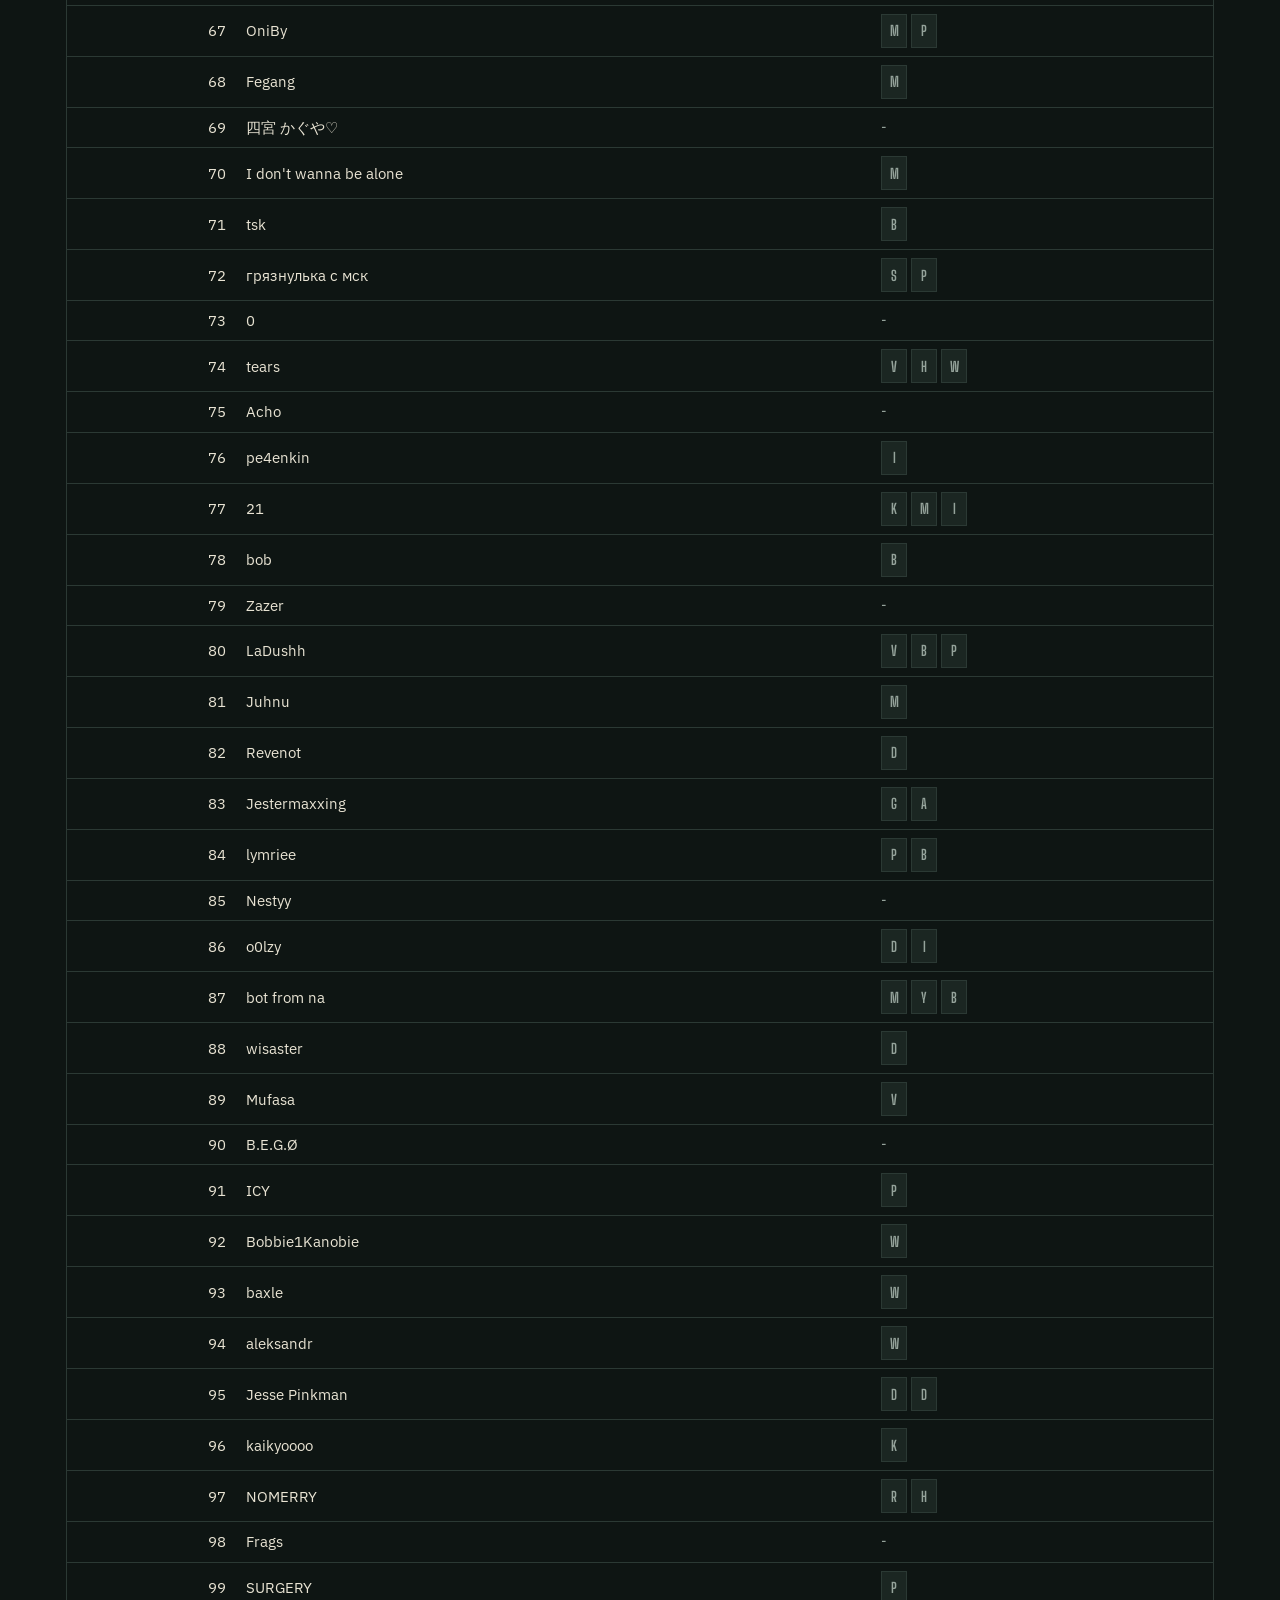
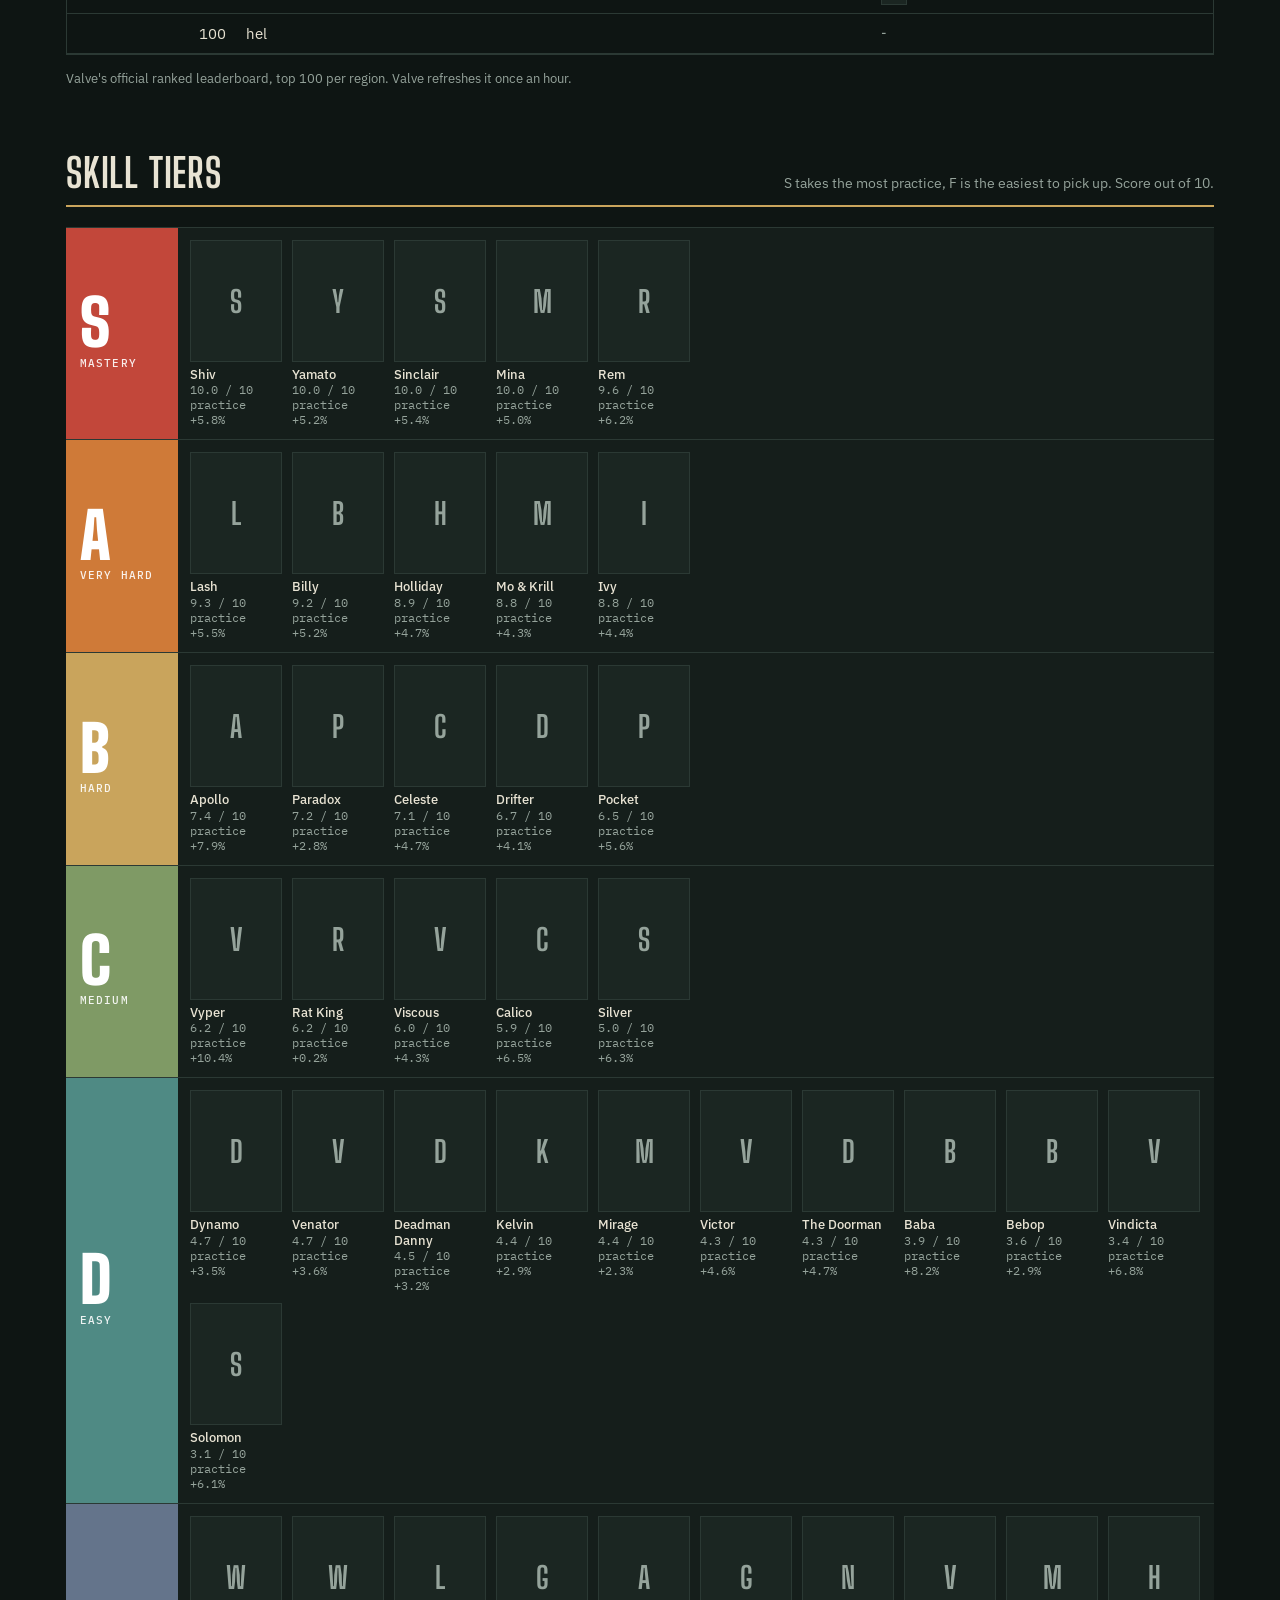
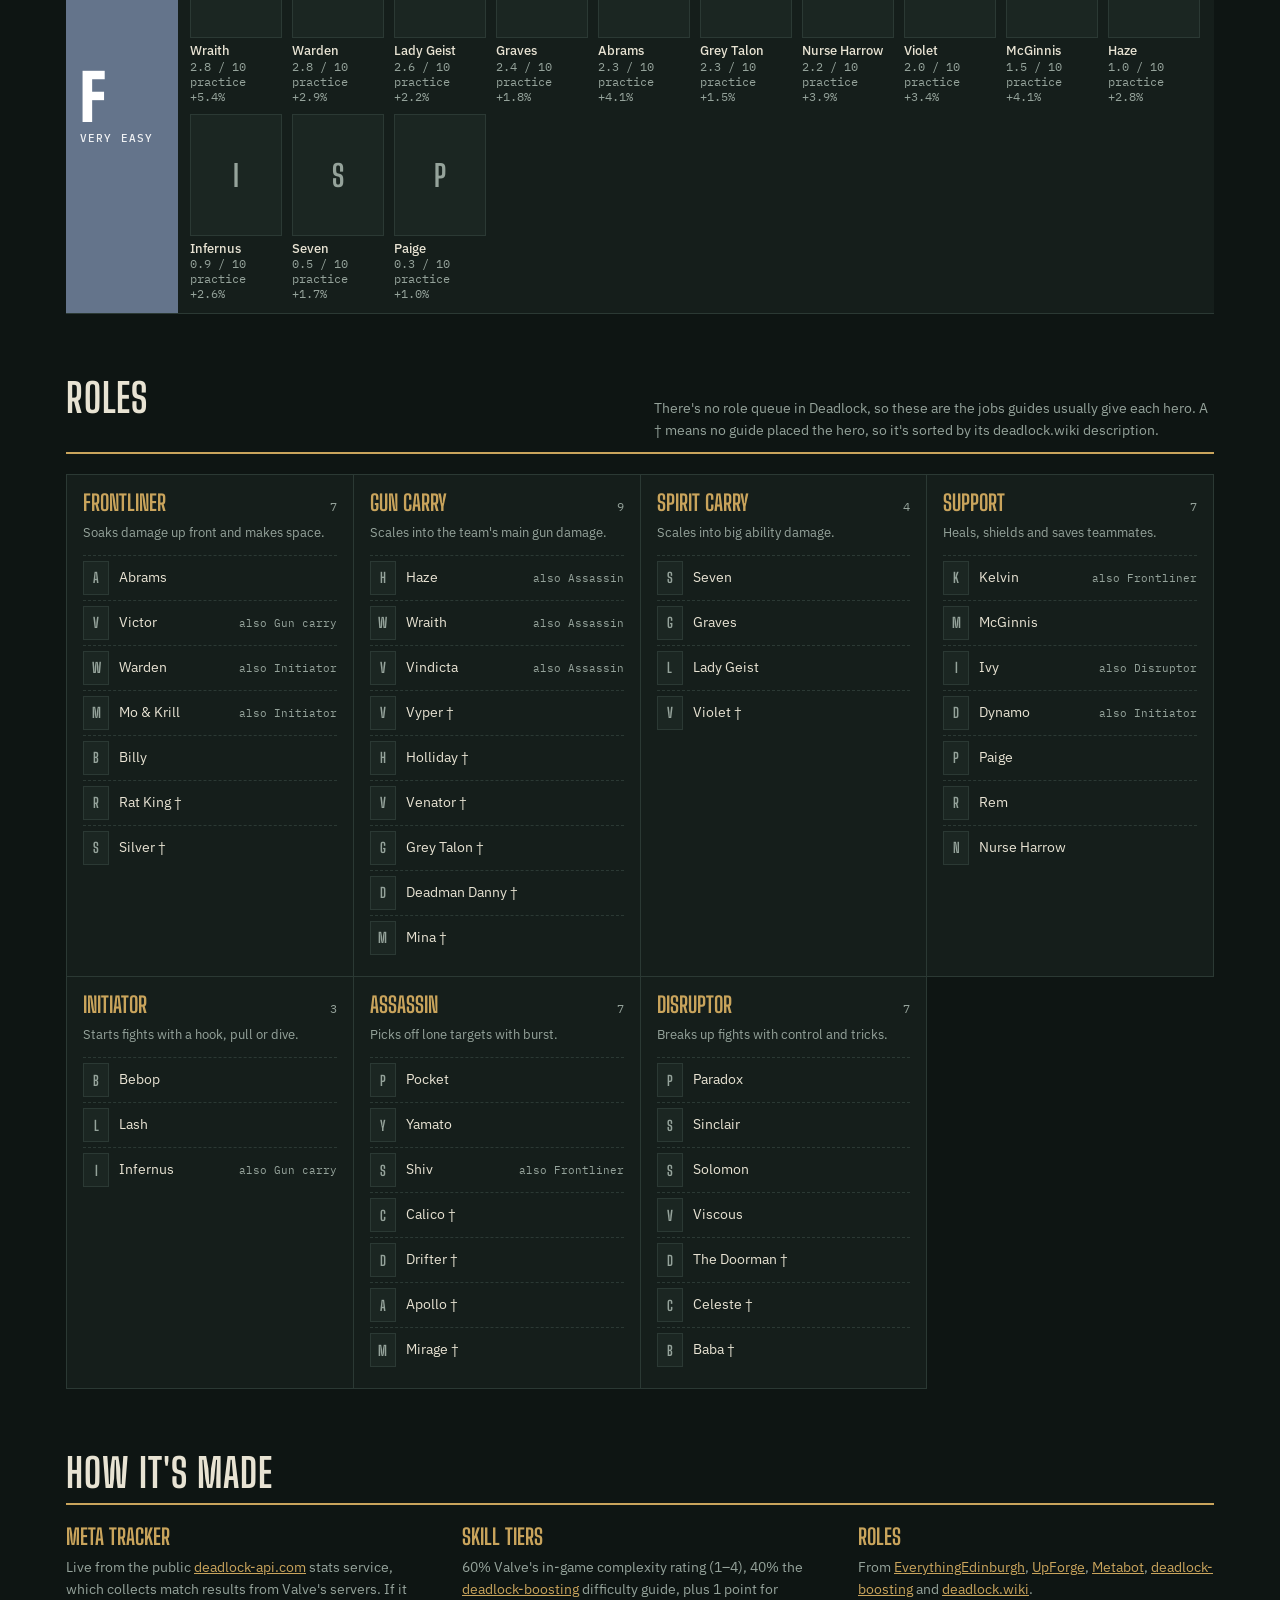
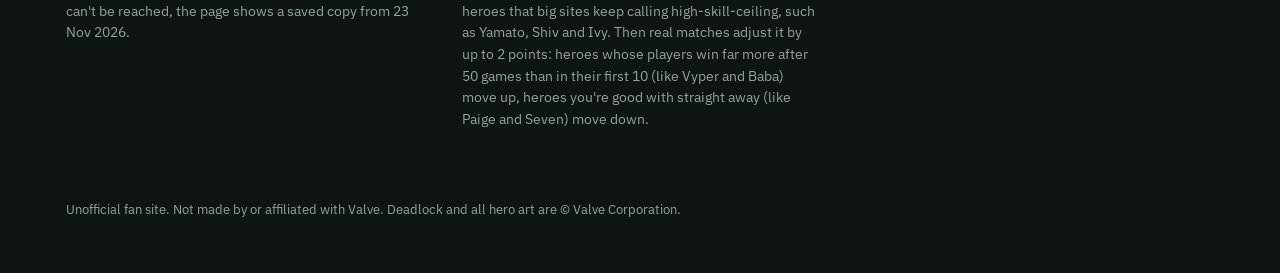
==== commit bac5df0b: "Add counters, item stats per hero and an aim trainer page Co-Authored-By: Claude Opus 5.5 <noreply@a" ====
--- a/index.html
+++ b/index.html
@@ -23,8 +23,10 @@
     <p class="lede">Who's winning right now, how hard each hero is to learn, and what job they do on the team. All 44 heroes.</p>
     <nav class="tabs" aria-label="Sections">
       <a href="#meta">Meta tracker</a>
+      <a href="#lookup">Counters and items</a>
       <a href="#duos">Lane duos</a>
       <a href="#players">Top players</a>
+      <a href="aim.html">Aim trainer</a>
       <a href="#skill">Skill tiers</a>
       <a href="#roles">Roles</a>
       <a href="#method">How it's made</a>
@@ -78,6 +80,31 @@
     <p class="fine">Meta grade comes from win rate: S 55%+, A 52–55%, B 49.5–52%, C 47–49.5%, D under 47%. Pick rate is the share of matches a hero appears in. Data: <a href="https://deadlock-api.com">deadlock-api.com</a>.</p>
   </section>
 
+  <section id="lookup" class="wrap block">
+    <div class="block-head">
+      <h2>Counters and items</h2>
+      <p class="note" id="lk-status">Loading matchups…</p>
+    </div>
+    <div class="controls">
+      <label>Hero
+        <select id="lk-hero"></select>
+      </label>
+    </div>
+    <div class="duo-cols">
+      <div>
+        <h3>Hard to play against</h3>
+        <ol class="duo-list" id="lk-bad"></ol>
+      </div>
+      <div>
+        <h3>Easy to play against</h3>
+        <ol class="duo-list" id="lk-good"></ol>
+      </div>
+    </div>
+    <h3 class="sub-h">Items people buy most</h3>
+    <div class="item-grid" id="lk-items"></div>
+    <p class="fine">Matchups are whole games over the last 14 days, scored against what both heroes' normal win rates predict. Items show how often players on this hero buy them and the win rate in those games. Late, expensive items always look strong, because the winning side can afford them, so compare items within a tier.</p>
+  </section>
+
   <section id="duos" class="wrap block">
     <div class="block-head">
       <h2>Lane duos</h2>
@@ -180,6 +207,7 @@
 </footer>
 
 <script src="snapshot.js"></script>
+<script src="items.js"></script>
 <script src="app.js"></script>
 </body>
 </html>
--- a/style.css
+++ b/style.css
@@ -79,6 +79,38 @@
 .duo-list .nm { min-width: 0; line-height: 1.25; overflow-wrap: anywhere; }
 .duo-list .val { margin-left: auto; text-align: right; font-family: var(--mono); font-size: 13px; white-space: nowrap; }
 .duo-list .val small { display: block; color: var(--muted); font-size: 11px; }
+.masthead.compact { padding-block: 28px 24px; }
+.masthead.compact h1 { font-size: clamp(44px, 7vw, 80px); }
+.masthead.compact .lede { margin-bottom: 0; }
+.kicker a { color: var(--brass); text-decoration: none; }
+.btn { font: 600 15px var(--body); color: var(--ink); background: var(--brass); border: 0; padding: 10px 22px; cursor: pointer; align-self: flex-end; border-radius: 0; }
+.btn:hover { filter: brightness(1.08); }
+.hud { display: grid; grid-template-columns: repeat(5, minmax(0, 1fr)); border: 1px solid var(--rule); border-bottom: 0; background: var(--panel); }
+.hud div { padding: 10px 14px; border-right: 1px solid var(--rule); min-width: 0; }
+.hud div:last-child { border-right: 0; }
+.hud span { display: block; font: 500 11px/1 var(--mono); text-transform: uppercase; letter-spacing: .1em; color: var(--muted); }
+.hud b { font: 700 28px/1.2 var(--display); font-variant-numeric: tabular-nums; }
+.arena-wrap { position: relative; border: 1px solid var(--rule); background: #0a100e; }
+#arena { display: block; width: 100%; height: clamp(360px, 62vh, 640px); cursor: crosshair; touch-action: none; }
+.arena-msg { position: absolute; inset: 0; display: flex; flex-direction: column; align-items: center; justify-content: center; text-align: center; gap: 6px; padding: 16px; pointer-events: none; }
+.arena-msg[hidden] { display: none; }
+.arena-msg p { margin: 0; color: var(--muted); max-width: 46ch; }
+.arena-msg .big { font: 900 clamp(28px, 5vw, 52px)/1 var(--display); text-transform: uppercase; color: var(--text); }
+.arena-msg .stats { font-family: var(--mono); color: var(--text); font-size: 15px; }
+.arena-msg .new-best { color: var(--brass); font-weight: 600; }
+.aim .method { margin-top: 32px; }
+@media (max-width: 600px) { .hud { grid-template-columns: repeat(3, minmax(0, 1fr)); } .hud div:nth-child(3) { border-right: 0; } .hud div:nth-child(n+4) { border-top: 1px solid var(--rule); } .hud b { font-size: 22px; } }
+.sub-h { margin: 28px 0 10px; }
+.item-grid { display: grid; grid-template-columns: repeat(auto-fit, minmax(240px, 1fr)); gap: 0; border-top: 1px solid var(--rule); border-left: 1px solid var(--rule); }
+.item-tier { border-right: 1px solid var(--rule); border-bottom: 1px solid var(--rule); padding: 14px 16px; background: var(--panel); min-width: 0; }
+.item-tier h4 { margin: 0 0 8px; font: 500 11px/1 var(--mono); text-transform: uppercase; letter-spacing: .1em; color: var(--muted); }
+.item { display: flex; align-items: center; gap: 10px; padding: 6px 0; border-top: 1px dashed var(--rule); font-size: 14px; }
+.item img, .item .ph { width: 30px; height: 30px; object-fit: contain; flex-shrink: 0; border: 1px solid var(--rule); background: var(--panel-2); }
+.item .ph { display: inline-flex; align-items: center; justify-content: center; font: 700 14px var(--display); color: var(--muted); }
+.item .slot-weapon { border-color: #b8742e; } .item .slot-vitality { border-color: #5f9a3c; } .item .slot-spirit { border-color: #8a5cc9; }
+.item .nm { min-width: 0; line-height: 1.25; }
+.item .val { margin-left: auto; text-align: right; font-family: var(--mono); font-size: 13px; white-space: nowrap; }
+.item .val small { display: block; color: var(--muted); font-size: 11px; }
 .lb td { padding: 8px 10px; }
 .lb .heroes-mini { display: flex; gap: 4px; }
 .lb .heroes-mini img, .lb .heroes-mini .ph { width: 26px; height: 34px; object-fit: cover; object-position: top; border: 1px solid var(--rule); background: var(--panel-2); }
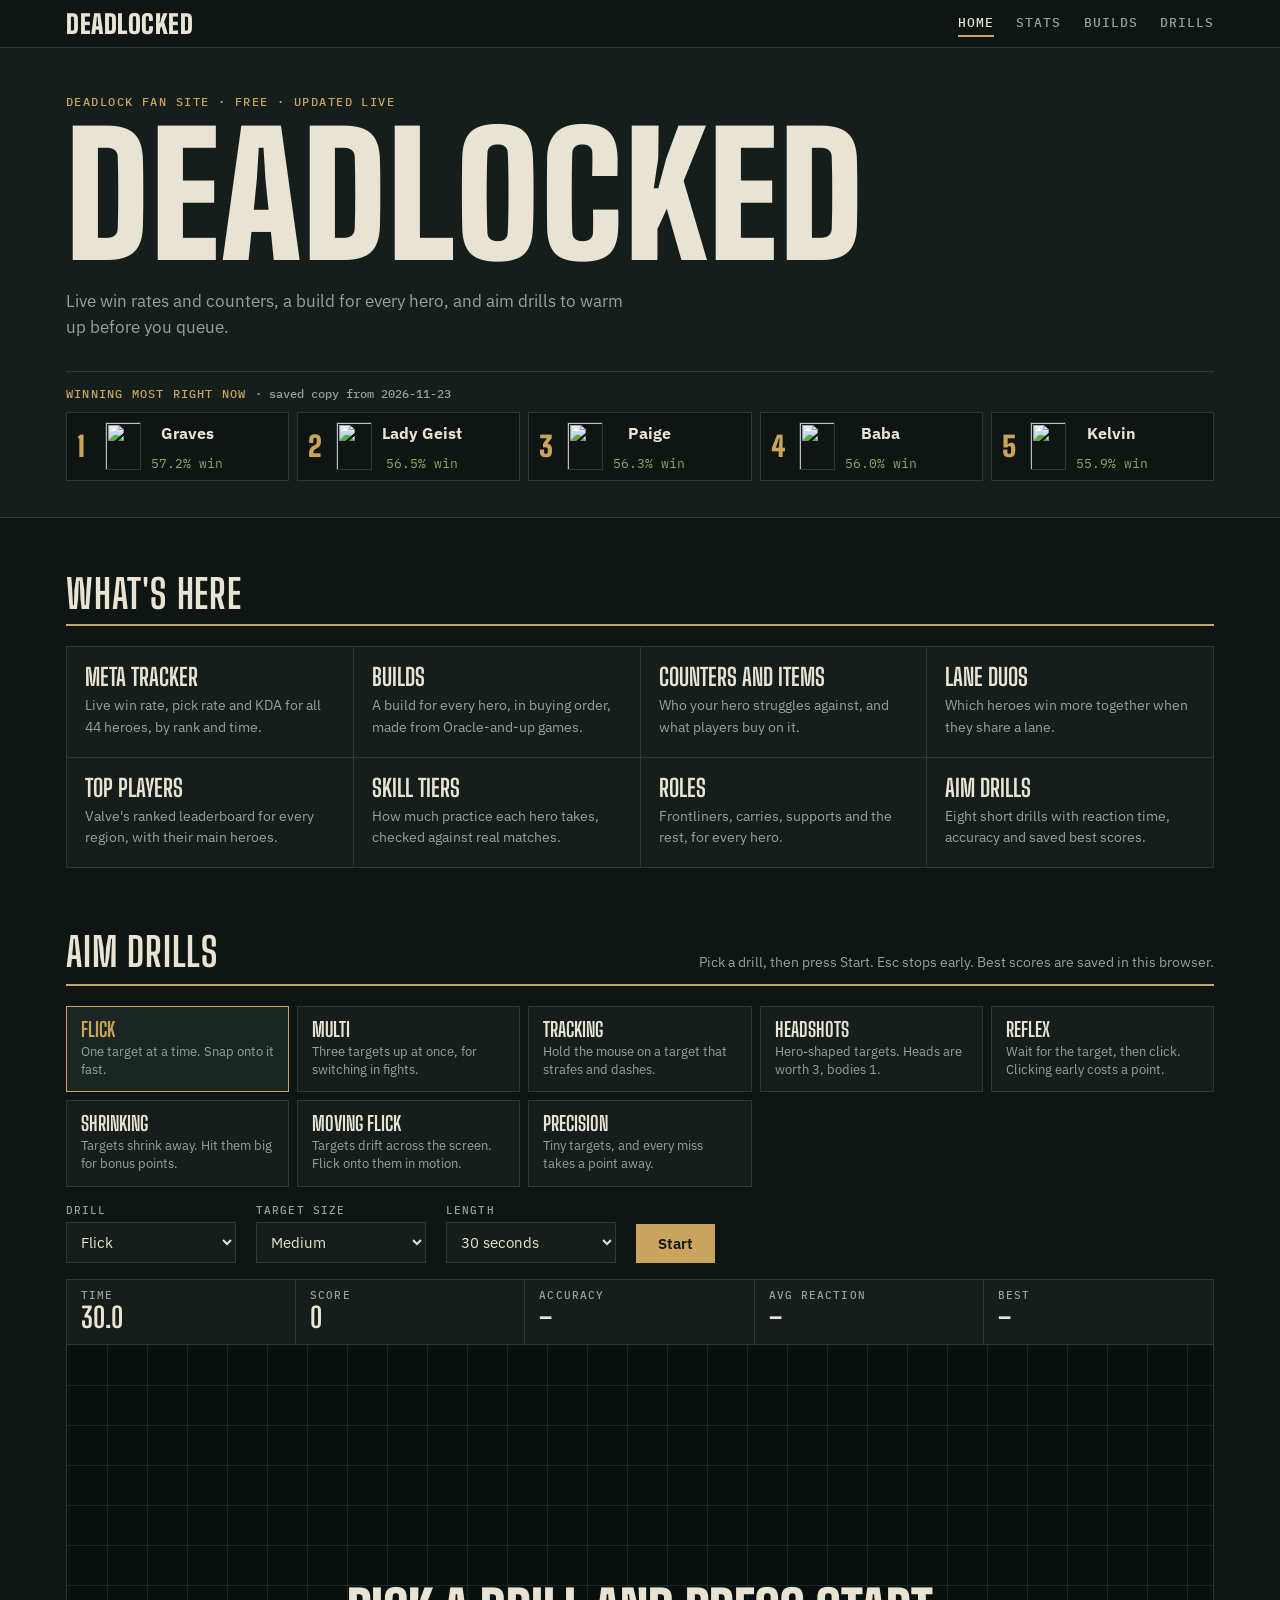
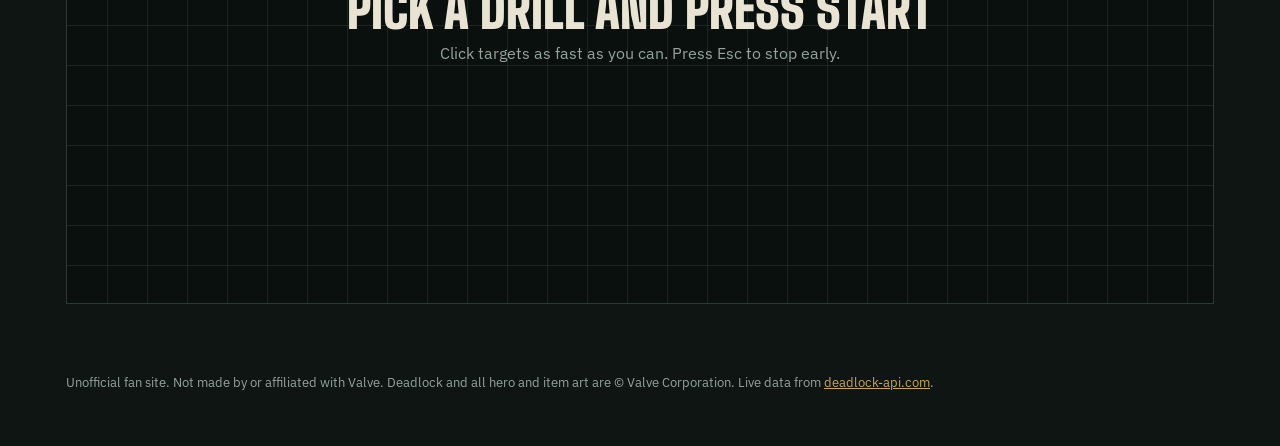
==== commit 6fde6d26: "Add home page with built-in drills, builds for every hero, four new drills Co-Authored-By: Claude Op" ====
--- a/index.html
+++ b/index.html
@@ -3,10 +3,10 @@
 <head>
 <meta charset="utf-8">
 <meta name="viewport" content="width=device-width, initial-scale=1, viewport-fit=cover">
-<title>Deadlocked: Deadlock meta tracker, skill tiers and roles</title>
-<meta name="description" content="Live Deadlock meta tracker with hero win rates and pick rates, plus a tier list of all 44 heroes ranked by how much skill they take, and every hero's team role.">
+<title>Deadlocked: Deadlock stats, builds and aim drills</title>
+<meta name="description" content="Deadlocked is a free Deadlock fan site: live hero win rates, counters, lane duos, top players, a build for every hero, skill tiers and aim training drills.">
 <meta property="og:title" content="Deadlocked">
-<meta property="og:description" content="Live win and pick rates, a skill tier list for all 44 heroes, and every hero's team role.">
+<meta property="og:description" content="Live Deadlock stats, a build for every hero, and aim drills.">
 <meta property="og:type" content="website">
 <meta property="og:url" content="https://deadlocked-official.github.io/deadlocked/">
 <link rel="canonical" href="https://deadlocked-official.github.io/deadlocked/">
@@ -16,198 +16,103 @@
 <link rel="stylesheet" href="style.css">
 </head>
 <body>
-<header class="masthead">
+<div class="sitebar"><div class="wrap">
+  <a class="brand" href="./">Deadlocked</a>
+  <nav aria-label="Site"><a href="./" aria-current="page">Home</a><a href="stats.html">Stats</a><a href="builds.html">Builds</a><a href="#drills">Drills</a></nav>
+</div></div>
+
+<header class="masthead home-hero">
   <div class="wrap">
-    <p class="kicker">Deadlock hero guide · Fan-made · Updated <span id="stamp">Nov 2026</span></p>
+    <p class="kicker">Deadlock fan site · Free · Updated live</p>
     <h1>Deadlocked</h1>
-    <p class="lede">Who's winning right now, how hard each hero is to learn, and what job they do on the team. All 44 heroes.</p>
-    <nav class="tabs" aria-label="Sections">
-      <a href="#meta">Meta tracker</a>
-      <a href="#lookup">Counters and items</a>
-      <a href="#duos">Lane duos</a>
-      <a href="#players">Top players</a>
-      <a href="aim.html">Aim trainer</a>
-      <a href="#skill">Skill tiers</a>
-      <a href="#roles">Roles</a>
-      <a href="#method">How it's made</a>
-    </nav>
+    <p class="lede">Live win rates and counters, a build for every hero, and aim drills to warm up before you queue.</p>
+    <div class="now">
+      <p class="now-label">Winning most right now <span id="now-status">· last 7 days, all ranks</span></p>
+      <ol class="now-list" id="now-list"></ol>
+    </div>
   </div>
 </header>
 
 <main>
-  <section id="meta" class="wrap block">
+  <section class="wrap block">
+    <div class="block-head"><h2>What's here</h2></div>
+    <div class="feature-grid">
+      <a class="feature" href="stats.html#meta"><b>Meta tracker</b><span>Live win rate, pick rate and KDA for all 44 heroes, by rank and time.</span></a>
+      <a class="feature" href="builds.html"><b>Builds</b><span>A build for every hero, in buying order, made from Oracle-and-up games.</span></a>
+      <a class="feature" href="stats.html#lookup"><b>Counters and items</b><span>Who your hero struggles against, and what players buy on it.</span></a>
+      <a class="feature" href="stats.html#duos"><b>Lane duos</b><span>Which heroes win more together when they share a lane.</span></a>
+      <a class="feature" href="stats.html#players"><b>Top players</b><span>Valve's ranked leaderboard for every region, with their main heroes.</span></a>
+      <a class="feature" href="stats.html#skill"><b>Skill tiers</b><span>How much practice each hero takes, checked against real matches.</span></a>
+      <a class="feature" href="stats.html#roles"><b>Roles</b><span>Frontliners, carries, supports and the rest, for every hero.</span></a>
+      <a class="feature" href="#drills"><b>Aim drills</b><span>Eight short drills with reaction time, accuracy and saved best scores.</span></a>
+    </div>
+  </section>
+
+  <section id="drills" class="wrap block aim">
     <div class="block-head">
-      <h2>Meta tracker</h2>
-      <p class="note" id="meta-status">Loading live match data…</p>
+      <h2>Aim drills</h2>
+      <p class="note">Pick a drill, then press Start. Esc stops early. Best scores are saved in this browser.</p>
+    </div>
+    <div class="drill-grid">
+      <button type="button" class="drill" data-drill="flick"><b>Flick</b><span>One target at a time. Snap onto it fast.</span></button>
+      <button type="button" class="drill" data-drill="multi"><b>Multi</b><span>Three targets up at once, for switching in fights.</span></button>
+      <button type="button" class="drill" data-drill="track"><b>Tracking</b><span>Hold the mouse on a target that strafes and dashes.</span></button>
+      <button type="button" class="drill" data-drill="head"><b>Headshots</b><span>Hero-shaped targets. Heads are worth 3, bodies 1.</span></button>
+      <button type="button" class="drill" data-drill="reflex"><b>Reflex</b><span>Wait for the target, then click. Clicking early costs a point.</span></button>
+      <button type="button" class="drill" data-drill="shrink"><b>Shrinking</b><span>Targets shrink away. Hit them big for bonus points.</span></button>
+      <button type="button" class="drill" data-drill="moving"><b>Moving flick</b><span>Targets drift across the screen. Flick onto them in motion.</span></button>
+      <button type="button" class="drill" data-drill="precision"><b>Precision</b><span>Tiny targets, and every miss takes a point away.</span></button>
     </div>
     <div class="controls">
-      <label>Time
-        <select id="f-days">
-          <option value="7">Last 7 days</option>
-          <option value="14" selected>Last 14 days</option>
-          <option value="30">Last 30 days</option>
+      <label>Drill
+        <select id="a-mode">
+          <option value="flick">Flick</option>
+          <option value="multi">Multi</option>
+          <option value="track">Tracking</option>
+          <option value="head">Headshots</option>
+          <option value="reflex">Reflex</option>
+          <option value="shrink">Shrinking</option>
+          <option value="moving">Moving flick</option>
+          <option value="precision">Precision</option>
         </select>
       </label>
-      <label>Rank
-        <select id="f-rank">
-          <option value="">All ranks</option>
-          <option value="71">Archon and up</option>
-          <option value="81">Oracle and up</option>
-          <option value="101">Ascendant and up</option>
+      <label>Target size
+        <select id="a-size">
+          <option value="large">Large</option>
+          <option value="medium" selected>Medium</option>
+          <option value="small">Small</option>
         </select>
       </label>
-      <label class="grow">Find a hero
-        <input id="f-search" type="search" placeholder="Haze" autocomplete="off">
-      </label>
-    </div>
-    <div class="table-scroll">
-      <table class="ledger" id="meta-table">
-        <thead>
-          <tr>
-            <th class="num">#</th>
-            <th><button data-sort="name">Hero</button></th>
-            <th><button data-sort="tier">Meta</button></th>
-            <th class="num"><button data-sort="wr">Win rate</button></th>
-            <th class="num"><button data-sort="pr">Pick rate</button></th>
-            <th class="num"><button data-sort="matches">Matches</button></th>
-            <th class="num"><button data-sort="kda">KDA</button></th>
-            <th><button data-sort="skill">Skill</button></th>
-          </tr>
-        </thead>
-        <tbody id="meta-body"></tbody>
-      </table>
-    </div>
-    <p class="fine">Meta grade comes from win rate: S 55%+, A 52–55%, B 49.5–52%, C 47–49.5%, D under 47%. Pick rate is the share of matches a hero appears in. Data: <a href="https://deadlock-api.com">deadlock-api.com</a>.</p>
-  </section>
-
-  <section id="lookup" class="wrap block">
-    <div class="block-head">
-      <h2>Counters and items</h2>
-      <p class="note" id="lk-status">Loading matchups…</p>
-    </div>
-    <div class="controls">
-      <label>Hero
-        <select id="lk-hero"></select>
-      </label>
-    </div>
-    <div class="duo-cols">
-      <div>
-        <h3>Hard to play against</h3>
-        <ol class="duo-list" id="lk-bad"></ol>
-      </div>
-      <div>
-        <h3>Easy to play against</h3>
-        <ol class="duo-list" id="lk-good"></ol>
-      </div>
-    </div>
-    <h3 class="sub-h">Items people buy most</h3>
-    <div class="item-grid" id="lk-items"></div>
-    <p class="fine">Matchups are whole games over the last 14 days, scored against what both heroes' normal win rates predict. Items show how often players on this hero buy them and the win rate in those games. Late, expensive items always look strong, because the winning side can afford them, so compare items within a tier.</p>
-  </section>
-
-  <section id="duos" class="wrap block">
-    <div class="block-head">
-      <h2>Lane duos</h2>
-      <p class="note" id="duo-status">Loading lane data…</p>
-    </div>
-    <div class="controls">
-      <label>Your hero
-        <select id="d-hero"></select>
-      </label>
-      <label>Rank
-        <select id="d-rank">
-          <option value="">All ranks</option>
-          <option value="71">Archon and up</option>
-          <option value="81">Oracle and up</option>
+      <label>Length
+        <select id="a-time">
+          <option value="30" selected>30 seconds</option>
+          <option value="60">60 seconds</option>
         </select>
       </label>
+      <button id="a-start" class="btn" type="button">Start</button>
     </div>
-    <div class="duo-cols">
-      <div>
-        <h3>Best partners</h3>
-        <ol class="duo-list" id="duo-best"></ol>
-      </div>
-      <div>
-        <h3>Worst partners</h3>
-        <ol class="duo-list" id="duo-worst"></ol>
-      </div>
-      <div>
-        <h3>Strongest duos overall</h3>
-        <ol class="duo-list" id="duo-top"></ol>
-      </div>
+    <div class="hud" aria-live="polite">
+      <div><span>Time</span><b id="h-time">30.0</b></div>
+      <div><span>Score</span><b id="h-score">0</b></div>
+      <div><span id="h-acc-label">Accuracy</span><b id="h-acc">–</b></div>
+      <div><span id="h-extra-label">Avg reaction</span><b id="h-extra">–</b></div>
+      <div><span>Best</span><b id="h-best">–</b></div>
     </div>
-    <p class="fine">Only games where both heroes shared a lane, last 14 days. "Synergy" is how much more the pair wins than their solo win rates predict, so two strong heroes don't score high just for being strong. Pairs with fewer than 500 games are left out.</p>
-  </section>
-
-  <section id="players" class="wrap block">
-    <div class="block-head">
-      <h2>Top players</h2>
-      <p class="note" id="lb-status">Loading Valve's leaderboard…</p>
-    </div>
-    <div class="controls">
-      <label>Region
-        <select id="lb-region">
-          <option value="Europe">Europe</option>
-          <option value="NAmerica">North America</option>
-          <option value="SAmerica">South America</option>
-          <option value="Asia">Asia</option>
-          <option value="Oceania">Oceania</option>
-        </select>
-      </label>
-      <label class="grow">Find a player
-        <input id="lb-search" type="search" placeholder="Player name" autocomplete="off">
-      </label>
-    </div>
-    <div class="table-scroll">
-      <table class="ledger lb">
-        <thead><tr><th class="num">Rank</th><th>Player</th><th>Most played</th></tr></thead>
-        <tbody id="lb-body"></tbody>
-      </table>
-    </div>
-    <p class="fine">Valve's official ranked leaderboard, top 100 per region. Valve refreshes it once an hour.</p>
-  </section>
-
-  <section id="skill" class="wrap block">
-    <div class="block-head">
-      <h2>Skill tiers</h2>
-      <p class="note">S takes the most practice, F is the easiest to pick up. Score out of 10.</p>
-    </div>
-    <div id="tiers"></div>
-  </section>
-
-  <section id="roles" class="wrap block">
-    <div class="block-head">
-      <h2>Roles</h2>
-      <p class="note">There's no role queue in Deadlock, so these are the jobs guides usually give each hero. A † means no guide placed the hero, so it's sorted by its deadlock.wiki description.</p>
-    </div>
-    <div id="role-grid" class="role-grid"></div>
-  </section>
-
-  <section id="method" class="wrap block method">
-    <h2>How it's made</h2>
-    <div class="cols">
-      <div>
-        <h3>Meta tracker</h3>
-        <p>Live from the public <a href="https://deadlock-api.com">deadlock-api.com</a> stats service, which collects match results from Valve's servers. If it can't be reached, the page shows a saved copy from 23 Nov 2026.</p>
-      </div>
-      <div>
-        <h3>Skill tiers</h3>
-        <p>60% Valve's in-game complexity rating (1–4), 40% the <a href="https://deadlock-boosting.com/blog/deadlock-characters">deadlock-boosting</a> difficulty guide, plus 1 point for heroes that big sites keep calling high-skill-ceiling, such as Yamato, Shiv and Ivy. Then real matches adjust it by up to 2 points: heroes whose players win far more after 50 games than in their first 10 (like Vyper and Baba) move up, heroes you're good with straight away (like Paige and Seven) move down.</p>
-      </div>
-      <div>
-        <h3>Roles</h3>
-        <p>From <a href="https://everythingedinburgh.com/games/gaming/deadlock-roles/">EverythingEdinburgh</a>, <a href="https://upforge.gg/blog/deadlock-hero-roles-team-compositions">UpForge</a>, <a href="https://metabot.gg/en/deadlock/guides/deadlock-roles-and-positions-explained">Metabot</a>, <a href="https://deadlock-boosting.com/blog/deadlock-characters">deadlock-boosting</a> and <a href="https://deadlock.wiki/Heroes">deadlock.wiki</a>.</p>
+    <div class="arena-wrap">
+      <canvas id="arena" aria-label="Aim drill play area"></canvas>
+      <div class="arena-msg" id="a-msg">
+        <p class="big">Pick a drill and press Start</p>
+        <p>Click targets as fast as you can. Press Esc to stop early.</p>
       </div>
     </div>
   </section>
 </main>
 
 <footer class="wrap foot">
-  <p>Unofficial fan site. Not made by or affiliated with Valve. Deadlock and all hero art are © Valve Corporation.</p>
+  <p>Unofficial fan site. Not made by or affiliated with Valve. Deadlock and all hero and item art are © Valve Corporation. Live data from <a href="https://deadlock-api.com">deadlock-api.com</a>.</p>
 </footer>
-
 <script src="snapshot.js"></script>
-<script src="items.js"></script>
-<script src="app.js"></script>
+<script src="home.js"></script>
+<script src="aim.js"></script>
 </body>
 </html>
--- a/style.css
+++ b/style.css
@@ -23,6 +23,13 @@
 a:focus-visible, button:focus-visible, select:focus-visible, input:focus-visible { outline: 2px solid var(--brass); outline-offset: 2px; }
 .wrap { max-width: 1180px; margin: 0 auto; padding-left: max(16px, env(safe-area-inset-left, 0px)); padding-right: max(16px, env(safe-area-inset-right, 0px)); }
 
+.sitebar { background: var(--ink); border-bottom: 1px solid var(--rule); position: sticky; top: env(safe-area-inset-top, 0px); z-index: 20; }
+.sitebar .wrap { display: flex; flex-wrap: wrap; align-items: center; justify-content: space-between; gap: 6px 20px; padding-block: 10px; }
+.sitebar .brand { font: 900 26px/1 var(--display); text-transform: uppercase; color: var(--text); text-decoration: none; letter-spacing: .02em; }
+.sitebar nav { display: flex; flex-wrap: wrap; gap: 4px 22px; }
+.sitebar nav a { color: var(--muted); text-decoration: none; font: 500 13px/1 var(--mono); text-transform: uppercase; letter-spacing: .08em; padding: 6px 0; border-bottom: 2px solid transparent; }
+.sitebar nav a:hover, .sitebar nav a[aria-current="page"] { color: var(--text); border-bottom-color: var(--brass); }
+.masthead.compact .tabs { margin-top: 22px; }
 .masthead { border-bottom: 1px solid var(--rule); padding-block: 40px 0; background: var(--panel); }
 .kicker { font: 500 12px/1 var(--mono); letter-spacing: .12em; text-transform: uppercase; color: var(--brass); margin: 0 0 14px; }
 h1 { font: 900 clamp(48px, 9vw, 104px)/.88 var(--display); text-transform: uppercase; letter-spacing: .01em; margin: 0; }
@@ -79,7 +86,8 @@
 .duo-list .nm { min-width: 0; line-height: 1.25; overflow-wrap: anywhere; }
 .duo-list .val { margin-left: auto; text-align: right; font-family: var(--mono); font-size: 13px; white-space: nowrap; }
 .duo-list .val small { display: block; color: var(--muted); font-size: 11px; }
-.masthead.compact { padding-block: 28px 24px; }
+.masthead.compact { padding-block: 28px 0; }
+.masthead.compact:not(:has(.tabs)) { padding-bottom: 24px; }
 .masthead.compact h1 { font-size: clamp(44px, 7vw, 80px); }
 .masthead.compact .lede { margin-bottom: 0; }
 .kicker a { color: var(--brass); text-decoration: none; }
@@ -100,6 +108,54 @@
 .arena-msg .new-best { color: var(--brass); font-weight: 600; }
 .aim .method { margin-top: 32px; }
 @media (max-width: 600px) { .hud { grid-template-columns: repeat(3, minmax(0, 1fr)); } .hud div:nth-child(3) { border-right: 0; } .hud div:nth-child(n+4) { border-top: 1px solid var(--rule); } .hud b { font-size: 22px; } }
+.picker { display: grid; grid-template-columns: repeat(auto-fill, minmax(72px, 1fr)); gap: 6px; margin-bottom: 28px; }
+.pick { display: flex; flex-direction: column; align-items: center; gap: 4px; text-decoration: none; color: var(--muted); font-size: 11px; text-align: center; padding: 4px; border: 1px solid transparent; }
+.pick img, .pick .ph { width: 56px; height: 72px; object-fit: cover; object-position: top; border: 1px solid var(--rule); background: var(--panel-2); }
+.pick .ph { display: flex; align-items: center; justify-content: center; font: 700 24px var(--display); }
+.pick span { line-height: 1.15; }
+.pick:hover { color: var(--text); border-color: var(--rule); }
+.pick.on { color: var(--text); border-color: var(--brass); background: var(--panel); }
+.build-head { display: flex; gap: 20px; align-items: flex-start; border-bottom: 2px solid var(--brass); padding-bottom: 16px; margin-bottom: 18px; }
+.build-head .build-pic, .build-head .ph { width: 96px; height: 128px; object-fit: cover; object-position: top; border: 1px solid var(--rule); flex-shrink: 0; background: var(--panel-2); }
+.build-head h2 { font-size: 48px; }
+.build-head > div { min-width: 0; }
+.tags { display: flex; flex-wrap: wrap; gap: 6px 14px; margin: 8px 0; font: 400 13px var(--mono); color: var(--muted); }
+.tag-style { color: var(--ink); background: var(--brass); padding: 1px 8px; font-weight: 500; }
+.phases { display: grid; grid-template-columns: repeat(auto-fit, minmax(250px, 1fr)); border-top: 1px solid var(--rule); border-left: 1px solid var(--rule); }
+.phase { border-right: 1px solid var(--rule); border-bottom: 1px solid var(--rule); padding: 14px 16px; background: var(--panel); min-width: 0; }
+.phase h3 { display: flex; align-items: center; gap: 10px; }
+.phase h3 b { font: 900 22px/1 var(--display); color: var(--ink); background: var(--brass); width: 26px; text-align: center; }
+.phase ol { list-style: none; margin: 0; padding: 0; }
+.phase .note { font-size: 13px; margin-bottom: 8px; }
+.phase .item small, .item .nm small { display: block; color: var(--muted); font: 400 11px var(--mono); }
+.phase .item em { color: var(--brass); font-style: normal; }
+.situational { background: var(--panel-2); }
+.builds .method { margin-top: 40px; }
+@media (max-width: 600px) { .build-head h2 { font-size: 36px; } .build-head .build-pic, .build-head .ph { width: 72px; height: 96px; } }
+.home-hero { padding-block: 48px 36px; }
+.home-hero h1 { font-size: clamp(64px, 14vw, 168px); }
+.now { margin-top: 30px; border-top: 1px solid var(--rule); padding-top: 16px; }
+.now-label { font: 500 12px/1 var(--mono); text-transform: uppercase; letter-spacing: .1em; color: var(--brass); margin: 0 0 12px; }
+.now-label span { color: var(--muted); text-transform: none; letter-spacing: 0; }
+.now-list { list-style: none; margin: 0; padding: 0; display: grid; grid-template-columns: repeat(auto-fit, minmax(170px, 1fr)); gap: 8px; }
+.now-list a { display: flex; align-items: center; gap: 10px; padding: 8px 10px; border: 1px solid var(--rule); background: var(--ink); color: var(--text); text-decoration: none; }
+.now-list a:hover { border-color: var(--brass); }
+.now-list .n { font: 900 28px/1 var(--display); color: var(--brass); width: 18px; }
+.now-list img { width: 36px; height: 48px; object-fit: cover; object-position: top; border: 1px solid var(--rule); }
+.now-list .who { display: flex; flex-direction: column; min-width: 0; }
+.now-list .who span { font: 400 13px var(--mono); color: var(--good); }
+.feature-grid { display: grid; grid-template-columns: repeat(auto-fit, minmax(240px, 1fr)); border-top: 1px solid var(--rule); border-left: 1px solid var(--rule); }
+.feature { display: flex; flex-direction: column; gap: 6px; padding: 18px; border-right: 1px solid var(--rule); border-bottom: 1px solid var(--rule); background: var(--panel); text-decoration: none; color: var(--muted); font-size: 14px; }
+.feature b { font: 700 24px/1 var(--display); text-transform: uppercase; color: var(--text); }
+.feature:hover { background: var(--panel-2); }
+.feature:hover b { color: var(--brass); }
+.drill-grid { display: grid; grid-template-columns: repeat(auto-fit, minmax(190px, 1fr)); gap: 8px; margin-bottom: 18px; }
+.drill { all: unset; box-sizing: border-box; cursor: pointer; display: flex; flex-direction: column; gap: 4px; padding: 12px 14px; border: 1px solid var(--rule); background: var(--panel); color: var(--muted); font-size: 13px; line-height: 1.4; }
+.drill b { font: 700 20px/1 var(--display); text-transform: uppercase; color: var(--text); }
+.drill:hover { border-color: var(--muted); }
+.drill.on { border-color: var(--brass); background: var(--panel-2); }
+.drill.on b { color: var(--brass); }
+.drill:focus-visible { outline: 2px solid var(--brass); outline-offset: 2px; }
 .sub-h { margin: 28px 0 10px; }
 .item-grid { display: grid; grid-template-columns: repeat(auto-fit, minmax(240px, 1fr)); gap: 0; border-top: 1px solid var(--rule); border-left: 1px solid var(--rule); }
 .item-tier { border-right: 1px solid var(--rule); border-bottom: 1px solid var(--rule); padding: 14px 16px; background: var(--panel); min-width: 0; }
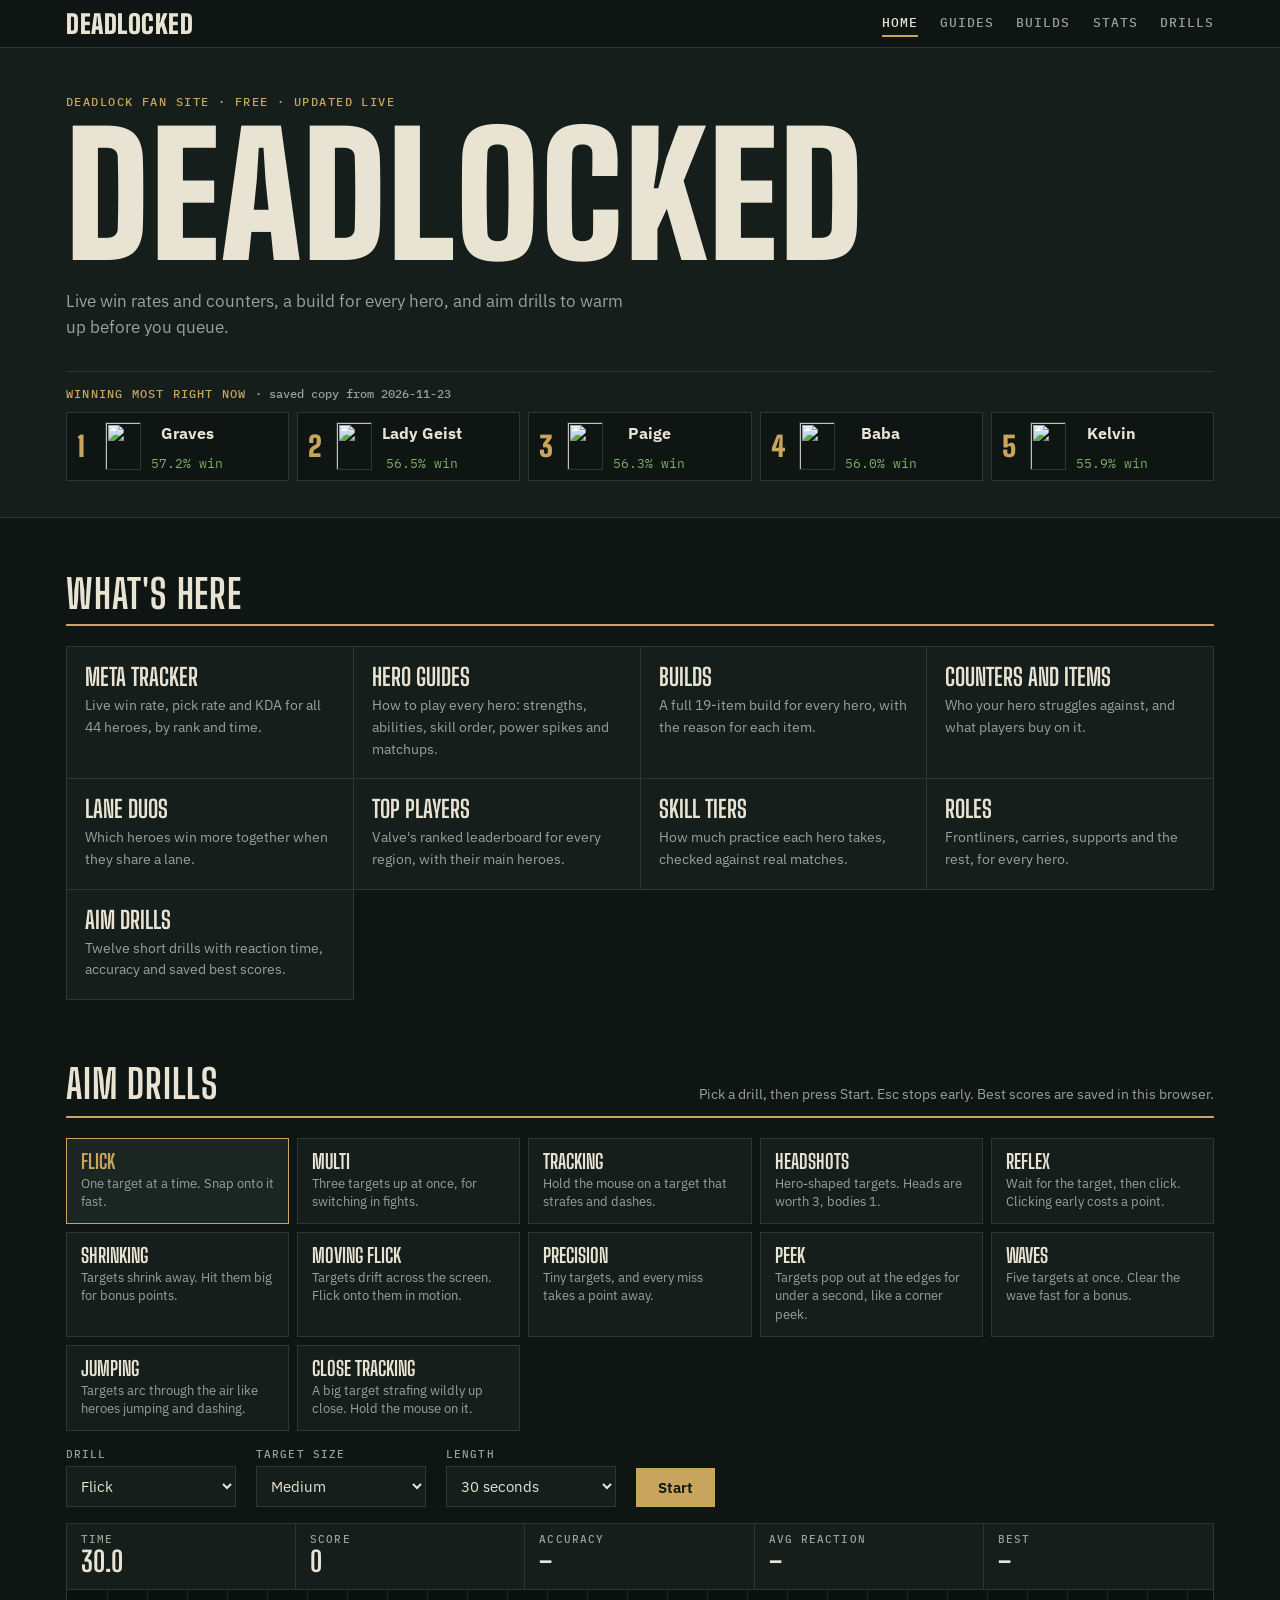
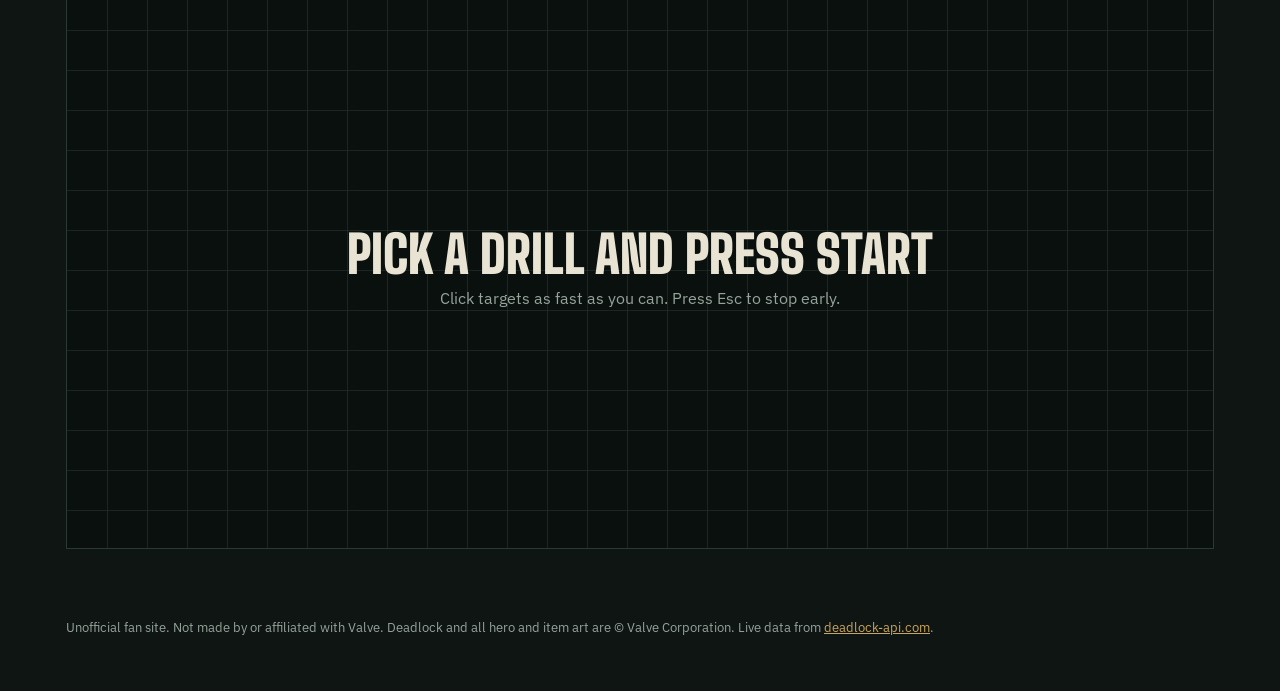
==== commit 6080b3a8: "Add hero guide page, full 19-item builds and four more drills Co-Authored-By: Claude Opus 5.5 <norep" ====
--- a/index.html
+++ b/index.html
@@ -18,7 +18,7 @@
 <body>
 <div class="sitebar"><div class="wrap">
   <a class="brand" href="./">Deadlocked</a>
-  <nav aria-label="Site"><a href="./" aria-current="page">Home</a><a href="stats.html">Stats</a><a href="builds.html">Builds</a><a href="#drills">Drills</a></nav>
+  <nav aria-label="Site"><a href="./" aria-current="page">Home</a><a href="guide.html">Guides</a><a href="builds.html">Builds</a><a href="stats.html">Stats</a><a href="#drills">Drills</a></nav>
 </div></div>
 
 <header class="masthead home-hero">
@@ -38,13 +38,14 @@
     <div class="block-head"><h2>What's here</h2></div>
     <div class="feature-grid">
       <a class="feature" href="stats.html#meta"><b>Meta tracker</b><span>Live win rate, pick rate and KDA for all 44 heroes, by rank and time.</span></a>
-      <a class="feature" href="builds.html"><b>Builds</b><span>A build for every hero, in buying order, made from Oracle-and-up games.</span></a>
+      <a class="feature" href="guide.html"><b>Hero guides</b><span>How to play every hero: strengths, abilities, skill order, power spikes and matchups.</span></a>
+      <a class="feature" href="builds.html"><b>Builds</b><span>A full 19-item build for every hero, with the reason for each item.</span></a>
       <a class="feature" href="stats.html#lookup"><b>Counters and items</b><span>Who your hero struggles against, and what players buy on it.</span></a>
       <a class="feature" href="stats.html#duos"><b>Lane duos</b><span>Which heroes win more together when they share a lane.</span></a>
       <a class="feature" href="stats.html#players"><b>Top players</b><span>Valve's ranked leaderboard for every region, with their main heroes.</span></a>
       <a class="feature" href="stats.html#skill"><b>Skill tiers</b><span>How much practice each hero takes, checked against real matches.</span></a>
       <a class="feature" href="stats.html#roles"><b>Roles</b><span>Frontliners, carries, supports and the rest, for every hero.</span></a>
-      <a class="feature" href="#drills"><b>Aim drills</b><span>Eight short drills with reaction time, accuracy and saved best scores.</span></a>
+      <a class="feature" href="#drills"><b>Aim drills</b><span>Twelve short drills with reaction time, accuracy and saved best scores.</span></a>
     </div>
   </section>
 
@@ -62,6 +63,10 @@
       <button type="button" class="drill" data-drill="shrink"><b>Shrinking</b><span>Targets shrink away. Hit them big for bonus points.</span></button>
       <button type="button" class="drill" data-drill="moving"><b>Moving flick</b><span>Targets drift across the screen. Flick onto them in motion.</span></button>
       <button type="button" class="drill" data-drill="precision"><b>Precision</b><span>Tiny targets, and every miss takes a point away.</span></button>
+      <button type="button" class="drill" data-drill="peek"><b>Peek</b><span>Targets pop out at the edges for under a second, like a corner peek.</span></button>
+      <button type="button" class="drill" data-drill="waves"><b>Waves</b><span>Five targets at once. Clear the wave fast for a bonus.</span></button>
+      <button type="button" class="drill" data-drill="jump"><b>Jumping</b><span>Targets arc through the air like heroes jumping and dashing.</span></button>
+      <button type="button" class="drill" data-drill="close"><b>Close tracking</b><span>A big target strafing wildly up close. Hold the mouse on it.</span></button>
     </div>
     <div class="controls">
       <label>Drill
@@ -74,6 +79,10 @@
           <option value="shrink">Shrinking</option>
           <option value="moving">Moving flick</option>
           <option value="precision">Precision</option>
+          <option value="peek">Peek</option>
+          <option value="waves">Waves</option>
+          <option value="jump">Jumping</option>
+          <option value="close">Close tracking</option>
         </select>
       </label>
       <label>Target size
--- a/style.css
+++ b/style.css
@@ -130,6 +130,78 @@
 .phase .item small, .item .nm small { display: block; color: var(--muted); font: 400 11px var(--mono); }
 .phase .item em { color: var(--brass); font-style: normal; }
 .situational { background: var(--panel-2); }
+.g-role { font: 500 16px var(--mono); color: var(--brass); margin: 4px 0 0; }
+.tierchip { color: #fff; padding: 1px 8px; font-weight: 500; }
+.g-two { display: grid; grid-template-columns: repeat(auto-fit, minmax(280px, 1fr)); gap: 0; border-top: 1px solid var(--rule); border-left: 1px solid var(--rule); margin: 18px 0; }
+.g-two section { border-right: 1px solid var(--rule); border-bottom: 1px solid var(--rule); padding: 14px 16px; background: var(--panel); min-width: 0; }
+.pc { list-style: none; margin: 0; padding: 0; }
+.pc li { padding: 6px 0 6px 22px; border-top: 1px dashed var(--rule); font-size: 14px; position: relative; }
+.pc li:first-child { border-top: 0; }
+.pros li::before { content: "+"; position: absolute; left: 4px; color: var(--good); font-weight: 600; }
+.cons li::before { content: "–"; position: absolute; left: 4px; color: var(--bad); font-weight: 600; }
+.pc .note::before { content: ""; }
+.g-tips { margin: 0; padding-left: 22px; display: grid; gap: 10px; max-width: 80ch; }
+.g-tips li { padding-left: 4px; }
+.g-tips li::marker { font: 700 16px var(--display); color: var(--brass); }
+.gstats { display: grid; grid-template-columns: repeat(auto-fit, minmax(130px, 1fr)); border-top: 1px solid var(--rule); border-left: 1px solid var(--rule); }
+.gstat { border-right: 1px solid var(--rule); border-bottom: 1px solid var(--rule); padding: 10px 12px; background: var(--panel); display: flex; flex-direction: column; gap: 2px; }
+.gstat span { font: 500 11px/1 var(--mono); text-transform: uppercase; letter-spacing: .08em; color: var(--muted); }
+.gstat b { font: 700 26px/1.1 var(--display); font-variant-numeric: tabular-nums; }
+.gstat b i { font: 400 13px var(--mono); color: var(--muted); font-style: normal; margin-left: 3px; }
+.gstat small { font: 400 11px var(--mono); }
+.gabs { display: grid; grid-template-columns: repeat(auto-fit, minmax(300px, 1fr)); gap: 8px; }
+.gab { display: flex; gap: 14px; padding: 14px; border: 1px solid var(--rule); background: var(--panel); min-width: 0; }
+.gab-ic, .gab .ph { width: 56px; height: 56px; object-fit: contain; flex-shrink: 0; background: var(--panel-2); border: 1px solid var(--rule); display: flex; align-items: center; justify-content: center; font: 700 22px var(--display); color: var(--muted); }
+.gab-body { min-width: 0; }
+.gab h3 { margin: 0 0 4px; color: var(--text); }
+.gab-badges { display: flex; flex-wrap: wrap; gap: 4px; margin-bottom: 6px; }
+.gab p { margin: 0 0 6px; font-size: 14px; }
+.ups { list-style: none; margin: 0; padding: 0; font-size: 13px; color: var(--muted); }
+.ups li { padding: 3px 0; border-top: 1px dashed var(--rule); }
+.ups b { color: var(--brass); font: 600 12px var(--mono); margin-right: 4px; }
+.b-first { border-color: var(--brass); color: var(--ink); background: var(--brass); }
+.b-spirit { border-color: #8a5cc9; color: #b48ae6; }
+.lore { max-width: 70ch; color: var(--muted); font-style: italic; }
+.build-why { margin: 6px 0 0; max-width: 70ch; color: var(--text); }
+.skill, .final, .counters { margin: 22px 0; }
+.abilities { display: grid; grid-template-columns: repeat(auto-fit, minmax(160px, 1fr)); gap: 8px; margin-top: 10px; }
+.ability { display: grid; grid-template-columns: 44px minmax(0, 1fr); column-gap: 10px; align-items: center; padding: 10px; border: 1px solid var(--rule); background: var(--panel); }
+.ability img, .ability .ph { grid-row: span 3; width: 44px; height: 44px; object-fit: contain; background: var(--panel-2); border: 1px solid var(--rule); display: flex; align-items: center; justify-content: center; font: 700 18px var(--display); color: var(--muted); }
+.ability b { font-size: 14px; line-height: 1.2; }
+.ability .sc { font: 400 11px var(--mono); color: #b48ae6; }
+.ability .sc.dim { color: var(--muted); }
+.ability small { font: 400 11px var(--mono); color: var(--muted); }
+.ability.first { border-color: var(--brass); }
+.ability.first small { color: var(--brass); }
+.item.rich { align-items: flex-start; }
+.item.rich .body { min-width: 0; flex: 1; }
+.item.rich .top { display: flex; flex-wrap: wrap; align-items: center; gap: 6px; }
+.item.rich p { margin: 2px 0 0; line-height: 1.35; }
+.item.rich .why { font-size: 13px; color: var(--text); }
+.item.rich .stats { font: 400 11px var(--mono); color: var(--brass); }
+.item.rich .meta { font: 400 11px var(--mono); color: var(--muted); }
+.item.rich .path { margin-left: 6px; color: var(--muted); }
+.item.rich .path b { color: var(--text); font-weight: 500; }
+.item.rich .val small { display: block; }
+.badge { font: 500 10px/1 var(--mono); text-transform: uppercase; letter-spacing: .06em; padding: 3px 5px; border: 1px solid var(--rule); color: var(--muted); }
+.b-active { border-color: var(--brass); color: var(--brass); }
+.b-anti-heal { border-color: #c2473a; color: #e07a6e; }
+.b-anti-cc { border-color: #5f9a3c; color: var(--good); }
+.final-row { display: flex; flex-wrap: wrap; gap: 10px; margin-top: 10px; }
+.fi { display: flex; flex-direction: column; align-items: center; gap: 4px; width: 74px; text-align: center; }
+.fi img, .fi .ph { width: 40px; height: 40px; object-fit: contain; border: 1px solid var(--rule); background: var(--panel-2); }
+.fi .slot-weapon { border-color: #b8742e; } .fi .slot-vitality { border-color: #5f9a3c; } .fi .slot-spirit { border-color: #8a5cc9; }
+.fi small { font-size: 11px; line-height: 1.2; color: var(--muted); }
+.ctr-grid { display: grid; grid-template-columns: repeat(auto-fit, minmax(260px, 1fr)); gap: 8px; margin-top: 10px; }
+.ctr { border: 1px solid var(--rule); background: var(--panel); padding: 12px 14px; }
+.ctr-head { display: flex; align-items: center; gap: 10px; margin-bottom: 6px; }
+.ctr-head img, .ctr-head .ph { width: 30px; height: 40px; object-fit: cover; object-position: top; border: 1px solid var(--rule); }
+.ctr ul { list-style: none; margin: 0; padding: 0; }
+.ctr li { display: flex; align-items: center; gap: 10px; padding: 6px 0; border-top: 1px dashed var(--rule); font-size: 14px; }
+.ctr li img, .ctr li .ph { width: 30px; height: 30px; object-fit: contain; border: 1px solid var(--rule); background: var(--panel-2); }
+.ctr li .slot-weapon { border-color: #b8742e; } .ctr li .slot-vitality { border-color: #5f9a3c; } .ctr li .slot-spirit { border-color: #8a5cc9; }
+.ctr .val { margin-left: auto; text-align: right; font-family: var(--mono); font-size: 13px; }
+.ctr .val small { display: block; color: var(--muted); font-size: 11px; }
 .builds .method { margin-top: 40px; }
 @media (max-width: 600px) { .build-head h2 { font-size: 36px; } .build-head .build-pic, .build-head .ph { width: 72px; height: 96px; } }
 .home-hero { padding-block: 48px 36px; }
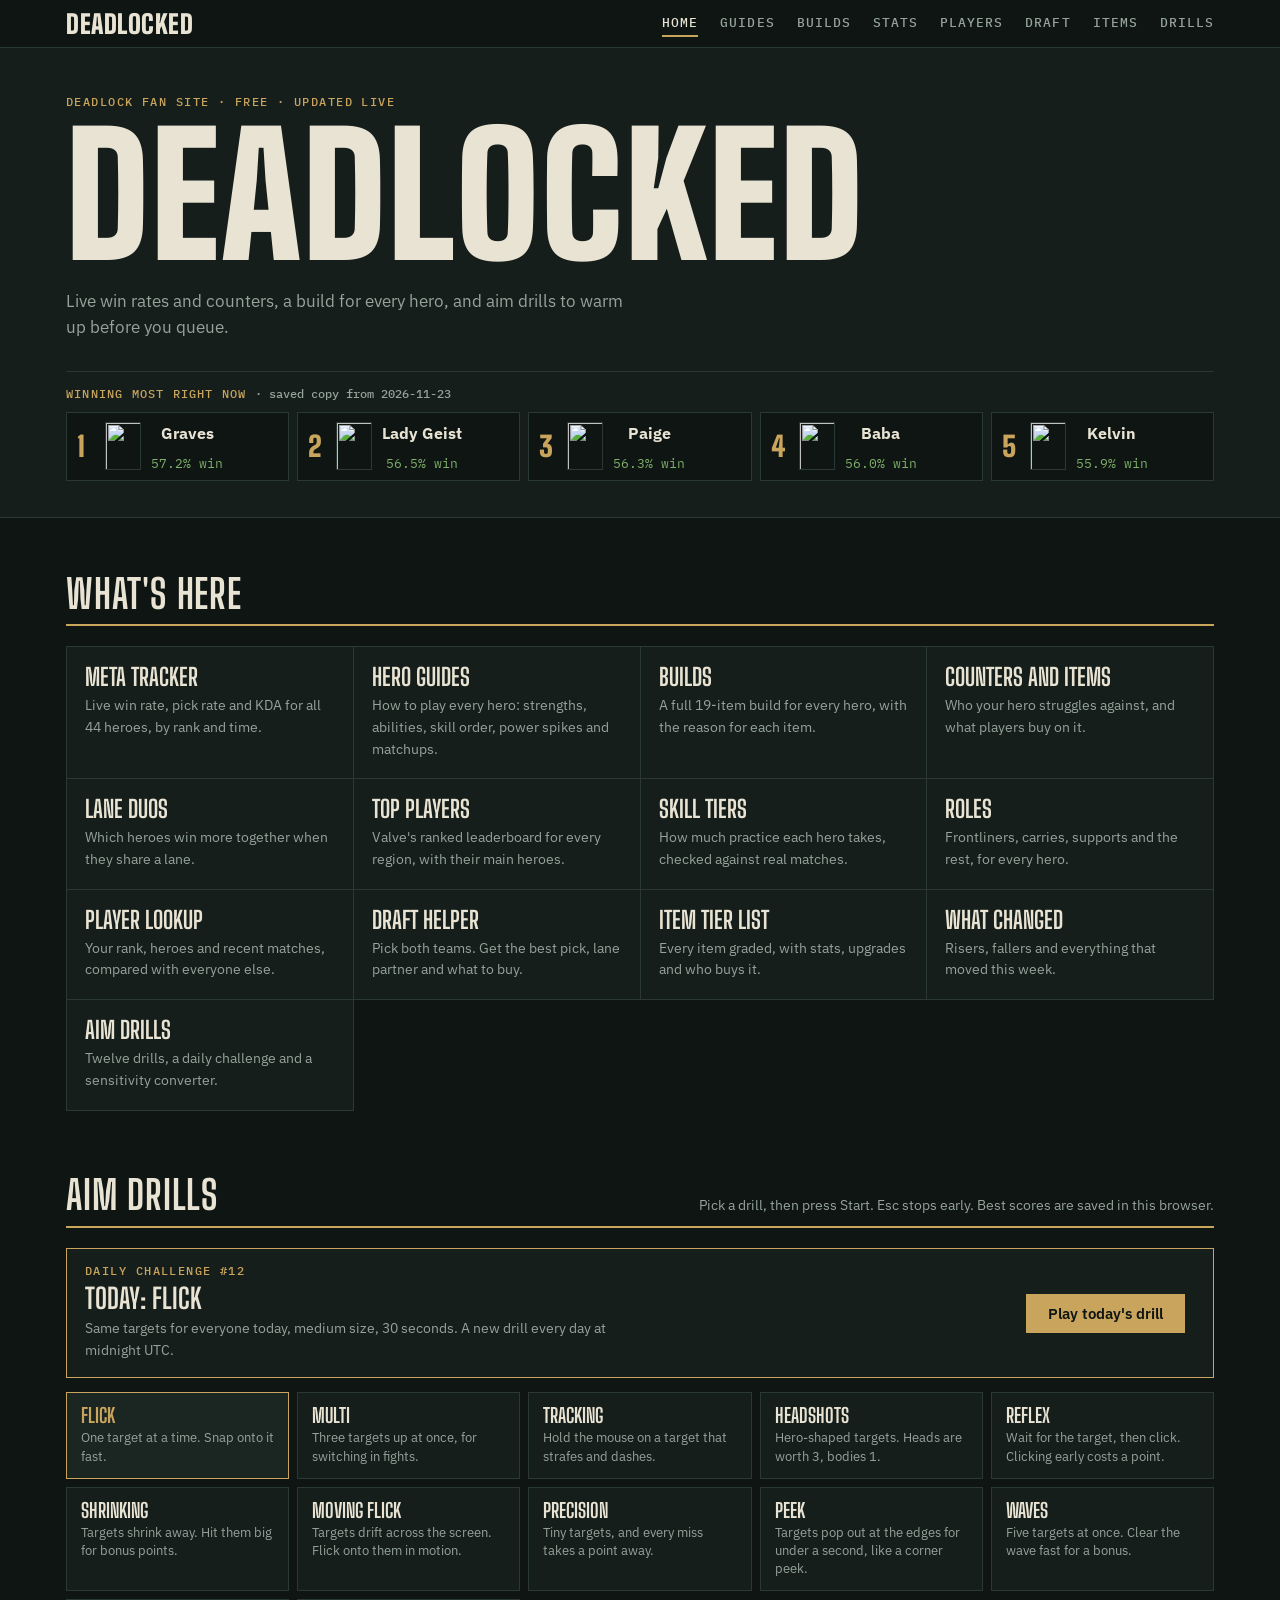
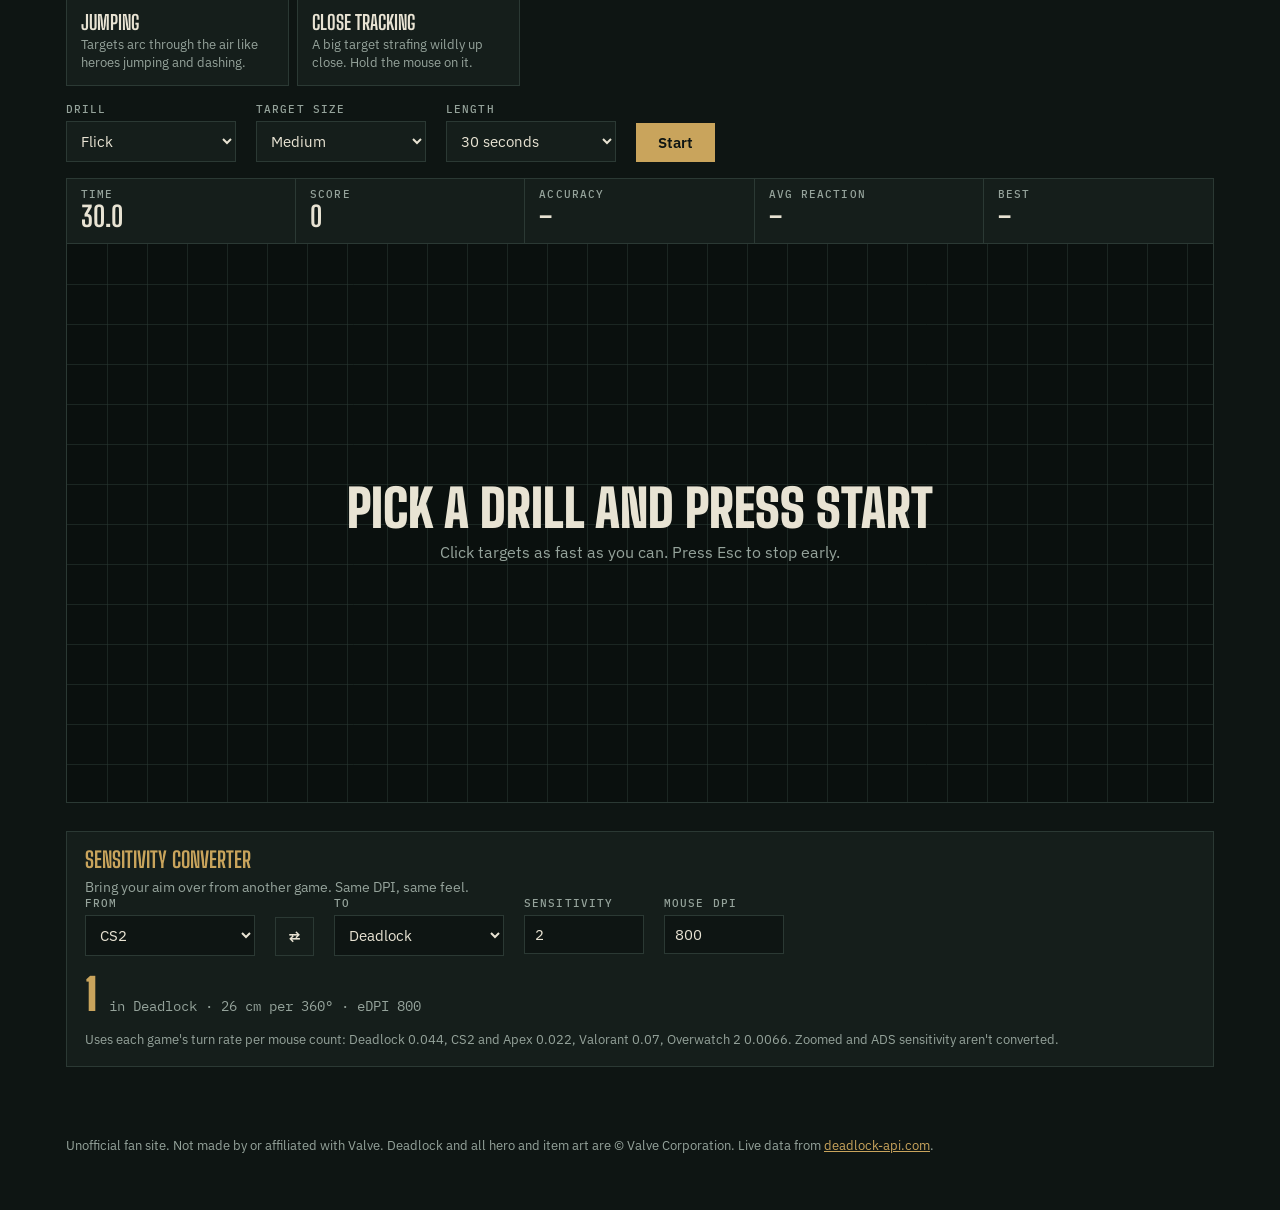
==== commit cf0c8a34: "Add player lookup, draft helper, item tier list, what changed, daily challenge, sens converter, icon" ====
--- a/index.html
+++ b/index.html
@@ -8,8 +8,13 @@
 <meta property="og:title" content="Deadlocked">
 <meta property="og:description" content="Live Deadlock stats, a build for every hero, and aim drills.">
 <meta property="og:type" content="website">
-<meta property="og:url" content="https://deadlocked-official.github.io/deadlocked/">
-<link rel="canonical" href="https://deadlocked-official.github.io/deadlocked/">
+<meta property="og:url" content="https://deadlocked-official.github.io/">
+<link rel="canonical" href="https://deadlocked-official.github.io/">
+<link rel="icon" href="favicon.svg" type="image/svg+xml">
+<link rel="apple-touch-icon" href="apple-touch-icon.png">
+<meta property="og:image" content="https://deadlocked-official.github.io/og.png">
+<meta name="twitter:card" content="summary_large_image">
+<meta name="theme-color" content="#0e1513">
 <link rel="preconnect" href="https://fonts.googleapis.com">
 <link rel="preconnect" href="https://fonts.gstatic.com" crossorigin>
 <link rel="stylesheet" href="https://fonts.googleapis.com/css2?family=Big+Shoulders+Display:wght@700;900&family=IBM+Plex+Sans:wght@400;500;600&family=IBM+Plex+Mono:wght@400;500&display=swap">
@@ -18,7 +23,7 @@
 <body>
 <div class="sitebar"><div class="wrap">
   <a class="brand" href="./">Deadlocked</a>
-  <nav aria-label="Site"><a href="./" aria-current="page">Home</a><a href="guide.html">Guides</a><a href="builds.html">Builds</a><a href="stats.html">Stats</a><a href="#drills">Drills</a></nav>
+  <nav aria-label="Site"><a href="./" aria-current="page">Home</a><a href="guide.html">Guides</a><a href="builds.html">Builds</a><a href="stats.html">Stats</a><a href="player.html">Players</a><a href="draft.html">Draft</a><a href="items.html">Items</a><a href="#drills">Drills</a></nav>
 </div></div>
 
 <header class="masthead home-hero">
@@ -45,7 +50,11 @@
       <a class="feature" href="stats.html#players"><b>Top players</b><span>Valve's ranked leaderboard for every region, with their main heroes.</span></a>
       <a class="feature" href="stats.html#skill"><b>Skill tiers</b><span>How much practice each hero takes, checked against real matches.</span></a>
       <a class="feature" href="stats.html#roles"><b>Roles</b><span>Frontliners, carries, supports and the rest, for every hero.</span></a>
-      <a class="feature" href="#drills"><b>Aim drills</b><span>Twelve short drills with reaction time, accuracy and saved best scores.</span></a>
+      <a class="feature" href="player.html"><b>Player lookup</b><span>Your rank, heroes and recent matches, compared with everyone else.</span></a>
+      <a class="feature" href="draft.html"><b>Draft helper</b><span>Pick both teams. Get the best pick, lane partner and what to buy.</span></a>
+      <a class="feature" href="items.html"><b>Item tier list</b><span>Every item graded, with stats, upgrades and who buys it.</span></a>
+      <a class="feature" href="changes.html"><b>What changed</b><span>Risers, fallers and everything that moved this week.</span></a>
+      <a class="feature" href="#drills"><b>Aim drills</b><span>Twelve drills, a daily challenge and a sensitivity converter.</span></a>
     </div>
   </section>
 
@@ -54,6 +63,7 @@
       <h2>Aim drills</h2>
       <p class="note">Pick a drill, then press Start. Esc stops early. Best scores are saved in this browser.</p>
     </div>
+    <div class="daily" id="daily"></div>
     <div class="drill-grid">
       <button type="button" class="drill" data-drill="flick"><b>Flick</b><span>One target at a time. Snap onto it fast.</span></button>
       <button type="button" class="drill" data-drill="multi"><b>Multi</b><span>Three targets up at once, for switching in fights.</span></button>
@@ -114,6 +124,28 @@
         <p>Click targets as fast as you can. Press Esc to stop early.</p>
       </div>
     </div>
+    <section class="sens" aria-labelledby="sens-h">
+      <h3 id="sens-h">Sensitivity converter</h3>
+      <p class="note">Bring your aim over from another game. Same DPI, same feel.</p>
+      <div class="controls">
+        <label>From
+          <select id="s-from"></select>
+        </label>
+        <button type="button" class="btn ghost swap" id="s-swap" aria-label="Swap games">⇄</button>
+        <label>To
+          <select id="s-to"></select>
+        </label>
+        <label>Sensitivity
+          <input id="s-sens" type="number" min="0" step="0.01" value="2">
+        </label>
+        <label>Mouse DPI
+          <input id="s-dpi" type="number" min="1" step="50" value="800">
+        </label>
+      </div>
+      <p class="sens-out" id="s-out" aria-live="polite"></p>
+      <p class="note down" id="s-err" aria-live="polite"></p>
+      <p class="fine">Uses each game's turn rate per mouse count: Deadlock 0.044, CS2 and Apex 0.022, Valorant 0.07, Overwatch 2 0.0066. Zoomed and ADS sensitivity aren't converted.</p>
+    </section>
   </section>
 </main>
 
@@ -123,5 +155,6 @@
 <script src="snapshot.js"></script>
 <script src="home.js"></script>
 <script src="aim.js"></script>
+<script src="sens.js"></script>
 </body>
 </html>
--- a/style.css
+++ b/style.css
@@ -162,6 +162,105 @@
 .b-first { border-color: var(--brass); color: var(--ink); background: var(--brass); }
 .b-spirit { border-color: #8a5cc9; color: #b48ae6; }
 .lore { max-width: 70ch; color: var(--muted); font-style: italic; }
+.sells { margin: 22px 0; }
+.sell-list { list-style: none; margin: 10px 0 0; padding: 0; border-top: 1px solid var(--rule); counter-reset: s; }
+.sell-list li { counter-increment: s; display: flex; flex-wrap: wrap; align-items: center; gap: 10px 14px; padding: 10px 12px; border: 1px solid var(--rule); border-top: 0; background: var(--panel); }
+.sell-list li::before { content: counter(s); font: 900 22px/1 var(--display); color: var(--brass); width: 16px; }
+.sell-from, .sell-to { display: flex; align-items: center; gap: 10px; min-width: 0; }
+.sell-from img, .sell-to img, .sell-list .ph { width: 34px; height: 34px; object-fit: contain; border: 1px solid var(--rule); background: var(--panel-2); flex-shrink: 0; }
+.sell-list .slot-weapon { border-color: #b8742e; } .sell-list .slot-vitality { border-color: #5f9a3c; } .sell-list .slot-spirit { border-color: #8a5cc9; }
+.sell-from b { color: var(--bad); font-weight: 600; }
+.sell-from small, .sell-to span { display: block; font: 400 12px var(--mono); color: var(--muted); }
+.sell-to b { display: block; font: 600 14px var(--body); color: var(--text); }
+.sell-arrow { font: 700 20px var(--display); color: var(--brass); }
+.p-results { list-style: none; margin: 0 0 20px; padding: 0; display: grid; grid-template-columns: repeat(auto-fill, minmax(240px, 1fr)); gap: 8px; }
+.p-results a { display: flex; align-items: center; gap: 12px; padding: 10px; border: 1px solid var(--rule); background: var(--panel); color: var(--text); text-decoration: none; }
+.p-results a:hover { border-color: var(--brass); }
+.p-results img { width: 44px; height: 44px; border: 1px solid var(--rule); }
+.p-results b { display: block; }
+.p-results small { font: 400 12px var(--mono); color: var(--muted); }
+.p-head .build-pic { height: 96px; }
+.p-rank { display: inline-flex; align-items: center; gap: 6px; color: var(--brass); font-weight: 500; }
+.p-rank img { width: 28px; height: 28px; }
+.p-matches { list-style: none; margin: 0; padding: 0; border-top: 1px solid var(--rule); }
+.p-matches li { display: flex; align-items: center; gap: 12px; padding: 8px 12px; border: 1px solid var(--rule); border-top: 0; background: var(--panel); border-left: 3px solid var(--bad); }
+.p-matches li.w { border-left-color: var(--good); }
+.p-matches img, .p-matches .ph { width: 34px; height: 44px; object-fit: cover; object-position: top; border: 1px solid var(--rule); }
+.p-matches .res { font: 700 18px var(--display); text-transform: uppercase; width: 44px; color: var(--bad); }
+.p-matches .w .res { color: var(--good); }
+.p-matches .nm { min-width: 0; }
+.p-matches .nm small, .p-matches .val small { display: block; font: 400 12px var(--mono); color: var(--muted); }
+.p-matches .val { margin-left: auto; text-align: right; font-family: var(--mono); font-size: 14px; }
+.teams { display: grid; grid-template-columns: repeat(auto-fit, minmax(300px, 1fr)); gap: 12px; margin-bottom: 18px; }
+.team { border: 1px solid var(--rule); background: var(--panel); padding: 14px; }
+.team.ally { border-top: 3px solid var(--good); }
+.team.enemy { border-top: 3px solid var(--bad); }
+.team-head { display: flex; justify-content: space-between; align-items: center; gap: 10px; }
+.team-head h2 { font-size: 28px; }
+.side { font: 500 12px var(--mono); text-transform: uppercase; letter-spacing: .08em; padding: 6px 10px; border: 1px solid var(--rule); background: transparent; color: var(--muted); cursor: pointer; }
+.side.on { border-color: var(--brass); color: var(--ink); background: var(--brass); }
+.slots { list-style: none; margin: 8px 0 0; padding: 0; display: grid; grid-template-columns: repeat(3, minmax(0, 1fr)); gap: 6px; }
+.slot { all: unset; box-sizing: border-box; display: flex; align-items: center; gap: 8px; width: 100%; padding: 6px; border: 1px solid var(--rule); background: var(--panel-2); cursor: pointer; font-size: 13px; min-height: 50px; }
+.slot img { width: 30px; height: 38px; object-fit: cover; object-position: top; }
+.slot span { min-width: 0; overflow: hidden; text-overflow: ellipsis; white-space: nowrap; }
+.slot.me { border-color: var(--brass); color: var(--brass); }
+.slot.empty { color: var(--muted); justify-content: center; cursor: default; border-style: dashed; }
+.slot:focus-visible { outline: 2px solid var(--brass); }
+.btn.ghost { background: transparent; color: var(--text); border: 1px solid var(--rule); }
+button.pick { all: unset; box-sizing: border-box; display: flex; flex-direction: column; align-items: center; gap: 4px; color: var(--muted); font-size: 11px; text-align: center; padding: 4px; border: 1px solid transparent; cursor: pointer; }
+button.pick img { width: 56px; height: 72px; object-fit: cover; object-position: top; border: 1px solid var(--rule); background: var(--panel-2); }
+button.pick:hover { color: var(--text); border-color: var(--rule); }
+button.pick:focus-visible { outline: 2px solid var(--brass); }
+button.pick.used { opacity: .35; cursor: default; }
+button.pick.ally img { border-color: var(--good); } button.pick.enemy img { border-color: var(--bad); }
+.d-block { margin: 22px 0; }
+.d-block h3 { margin-bottom: 8px; }
+.duo-list .why { display: block; font: 400 12px var(--mono); }
+.duo-list .nm a { color: var(--text); text-decoration: none; }
+.duo-list .nm a:hover { color: var(--brass); }
+.draft-empty { padding: 20px; border: 1px dashed var(--rule); text-align: center; }
+.icard { width: 92px; display: flex; flex-direction: column; align-items: center; gap: 4px; text-decoration: none; color: var(--text); text-align: center; }
+.icard img, .icard .ph { width: 48px; height: 48px; object-fit: contain; border: 2px solid var(--rule); background: var(--panel-2); }
+.icard .slot-weapon { border-color: #b8742e; } .icard .slot-vitality { border-color: #5f9a3c; } .icard .slot-spirit { border-color: #8a5cc9; }
+.icard .nm { font-size: 12px; line-height: 1.2; }
+.icard .sub { font: 400 11px var(--mono); color: var(--muted); }
+.icard:hover .nm { color: var(--brass); }
+.rare { margin-top: 18px; border: 1px solid var(--rule); background: var(--panel); }
+.rare summary { cursor: pointer; padding: 12px 14px; font: 500 13px var(--mono); color: var(--muted); }
+.idetail { border: 1px solid var(--brass); background: var(--panel); padding: 18px; margin-bottom: 28px; }
+.idetail .build-pic { object-fit: contain; height: 96px; width: 96px; }
+.stats-line { font: 400 13px var(--mono); color: var(--brass); margin: 6px 0 0; }
+.ilink { display: flex; align-items: center; gap: 10px; padding: 6px 0; color: var(--text); text-decoration: none; }
+.ilink img { width: 32px; height: 32px; object-fit: contain; border: 1px solid var(--rule); background: var(--panel-2); }
+.ilink .slot-weapon { border-color: #b8742e; } .ilink .slot-vitality { border-color: #5f9a3c; } .ilink .slot-spirit { border-color: #8a5cc9; }
+.ilink:hover { color: var(--brass); }
+.daily { display: flex; flex-wrap: wrap; justify-content: space-between; align-items: center; gap: 14px 24px; padding: 16px 18px; margin-bottom: 14px; border: 1px solid var(--brass); background: var(--panel); }
+.daily .kicker { margin-bottom: 6px; }
+.daily h3 { font-size: 28px; color: var(--text); margin: 0 0 4px; }
+.daily-side { display: flex; flex-wrap: wrap; align-items: center; gap: 10px; }
+.daily-score { margin: 0; font-size: 15px; }
+.daily-score b { font: 700 24px var(--display); color: var(--brass); }
+.daily .share { flex-basis: 100%; margin: 0; font: 400 12px var(--mono); color: var(--muted); }
+.sens { margin-top: 28px; border: 1px solid var(--rule); background: var(--panel); padding: 16px 18px; }
+.sens h3 { margin: 0 0 4px; }
+.sens input[type=number] { font: 15px var(--body); color: var(--text); background: var(--ink); border: 1px solid var(--rule); padding: 9px 10px; width: 120px; border-radius: 0; }
+.sens select { background: var(--ink); }
+.sens .swap { align-self: flex-end; padding: 9px 12px; }
+.sens-out { margin: 4px 0; display: flex; flex-wrap: wrap; align-items: baseline; gap: 12px; }
+.sens-out b { font: 900 44px/1 var(--display); color: var(--brass); }
+.sens-out span { font: 400 14px var(--mono); color: var(--muted); }
+.po-title { margin: 18px 0 8px; font: 500 12px/1 var(--mono); text-transform: uppercase; letter-spacing: .1em; color: var(--brass); }
+.po-wrap { overflow-x: auto; border: 1px solid var(--rule); background: var(--panel); }
+.po { border-collapse: collapse; font-variant-numeric: tabular-nums; min-width: 640px; width: 100%; }
+.po th, .po td { border-bottom: 1px solid var(--rule); text-align: center; padding: 6px 2px; font: 400 12px var(--mono); color: var(--muted); }
+.po thead th { font-weight: 500; color: var(--muted); }
+.po .po-ab { text-align: left; padding: 6px 10px; white-space: nowrap; font: 500 13px var(--body); color: var(--text); }
+.po .po-ab img, .po .po-ab .ph { width: 26px; height: 26px; object-fit: contain; vertical-align: middle; margin-right: 8px; background: var(--panel-2); border: 1px solid var(--rule); display: inline-flex; align-items: center; justify-content: center; }
+.po td { min-width: 26px; }
+.po-dot { display: inline-flex; align-items: center; justify-content: center; width: 24px; height: 24px; font: 700 12px var(--mono); color: var(--ink); background: var(--brass); }
+.po-dot.lv0 { background: transparent; color: var(--brass); border: 1px solid var(--brass); }
+.po-dot.lv3 { background: var(--t-s); color: #fff; }
+.po-min td, .po-min th { border-bottom: 0; font-size: 11px; }
 .build-why { margin: 6px 0 0; max-width: 70ch; color: var(--text); }
 .skill, .final, .counters { margin: 22px 0; }
 .abilities { display: grid; grid-template-columns: repeat(auto-fit, minmax(160px, 1fr)); gap: 8px; margin-top: 10px; }
@@ -178,6 +277,8 @@
 .item.rich .top { display: flex; flex-wrap: wrap; align-items: center; gap: 6px; }
 .item.rich p { margin: 2px 0 0; line-height: 1.35; }
 .item.rich .why { font-size: 13px; color: var(--text); }
+.item.rich a.nm { color: var(--text); text-decoration: none; font-weight: 500; }
+.item.rich a.nm:hover { color: var(--brass); text-decoration: underline; }
 .item.rich .stats { font: 400 11px var(--mono); color: var(--brass); }
 .item.rich .meta { font: 400 11px var(--mono); color: var(--muted); }
 .item.rich .path { margin-left: 6px; color: var(--muted); }
